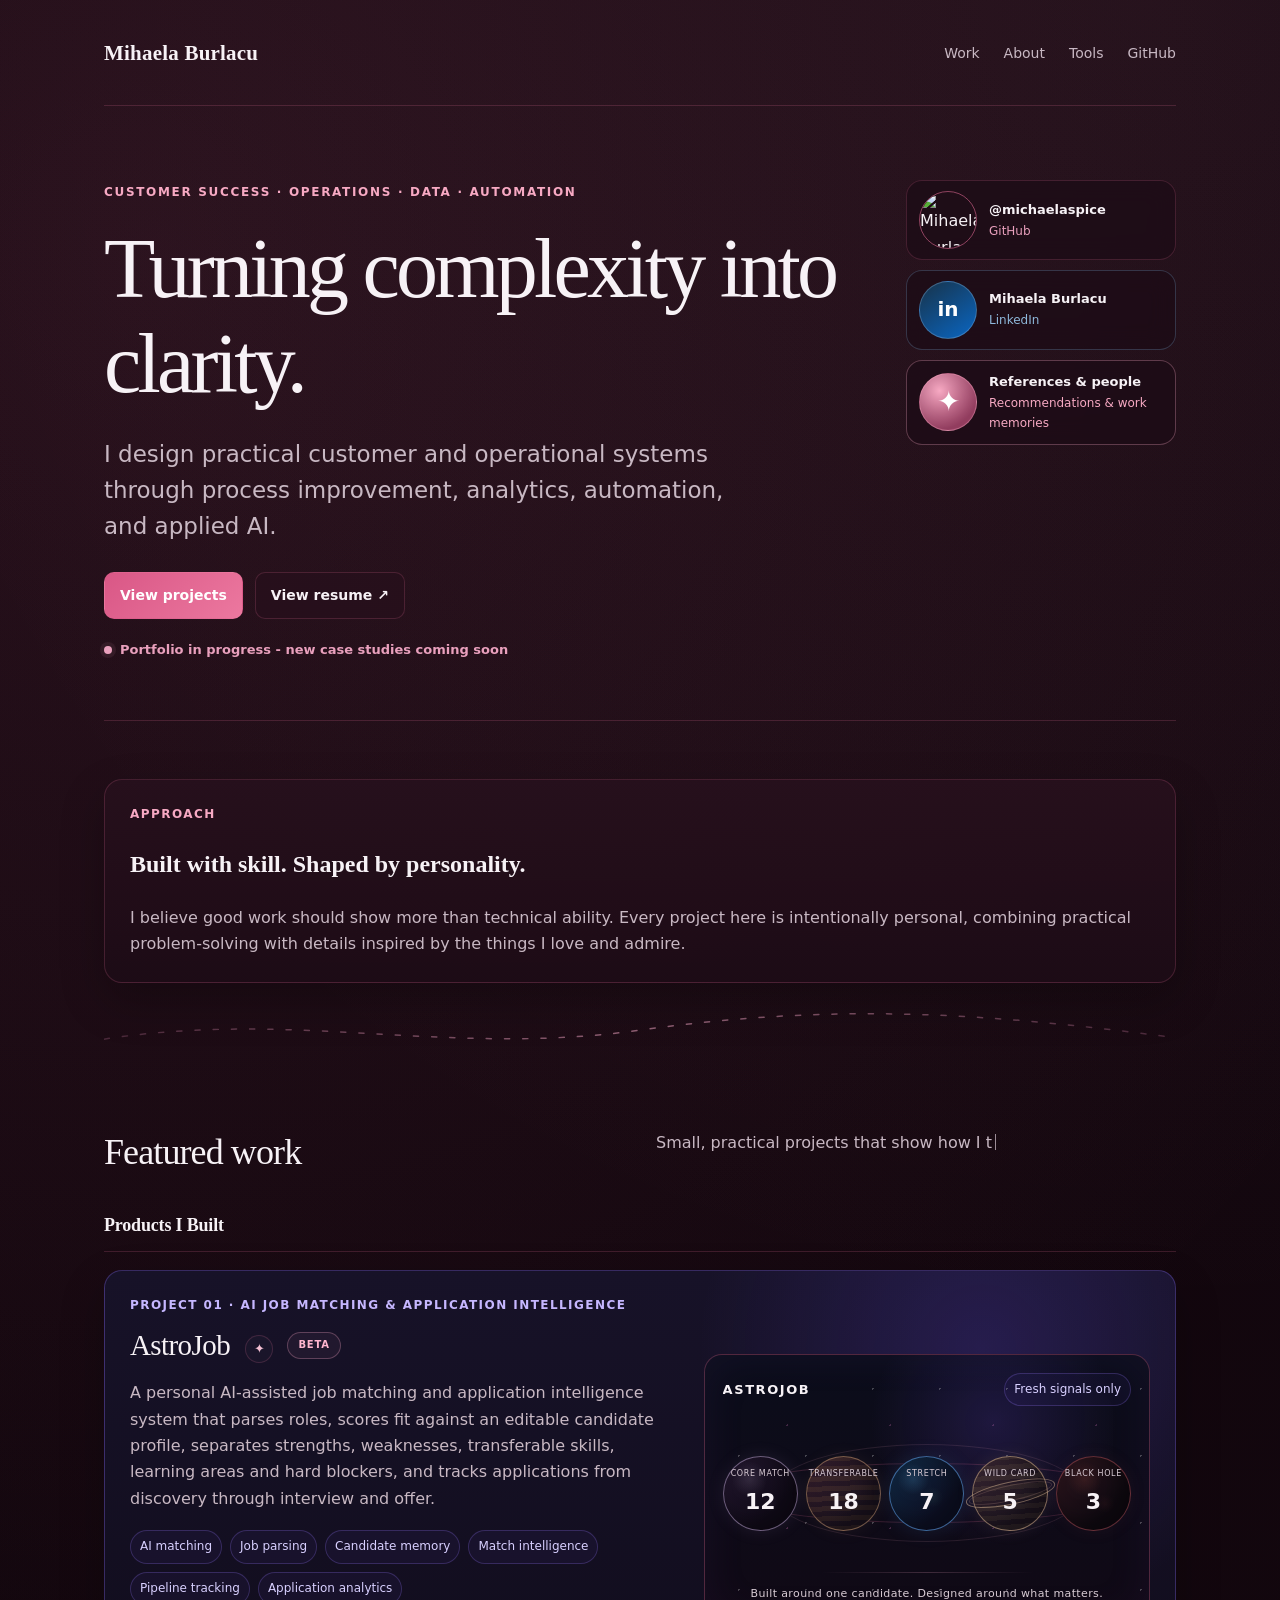
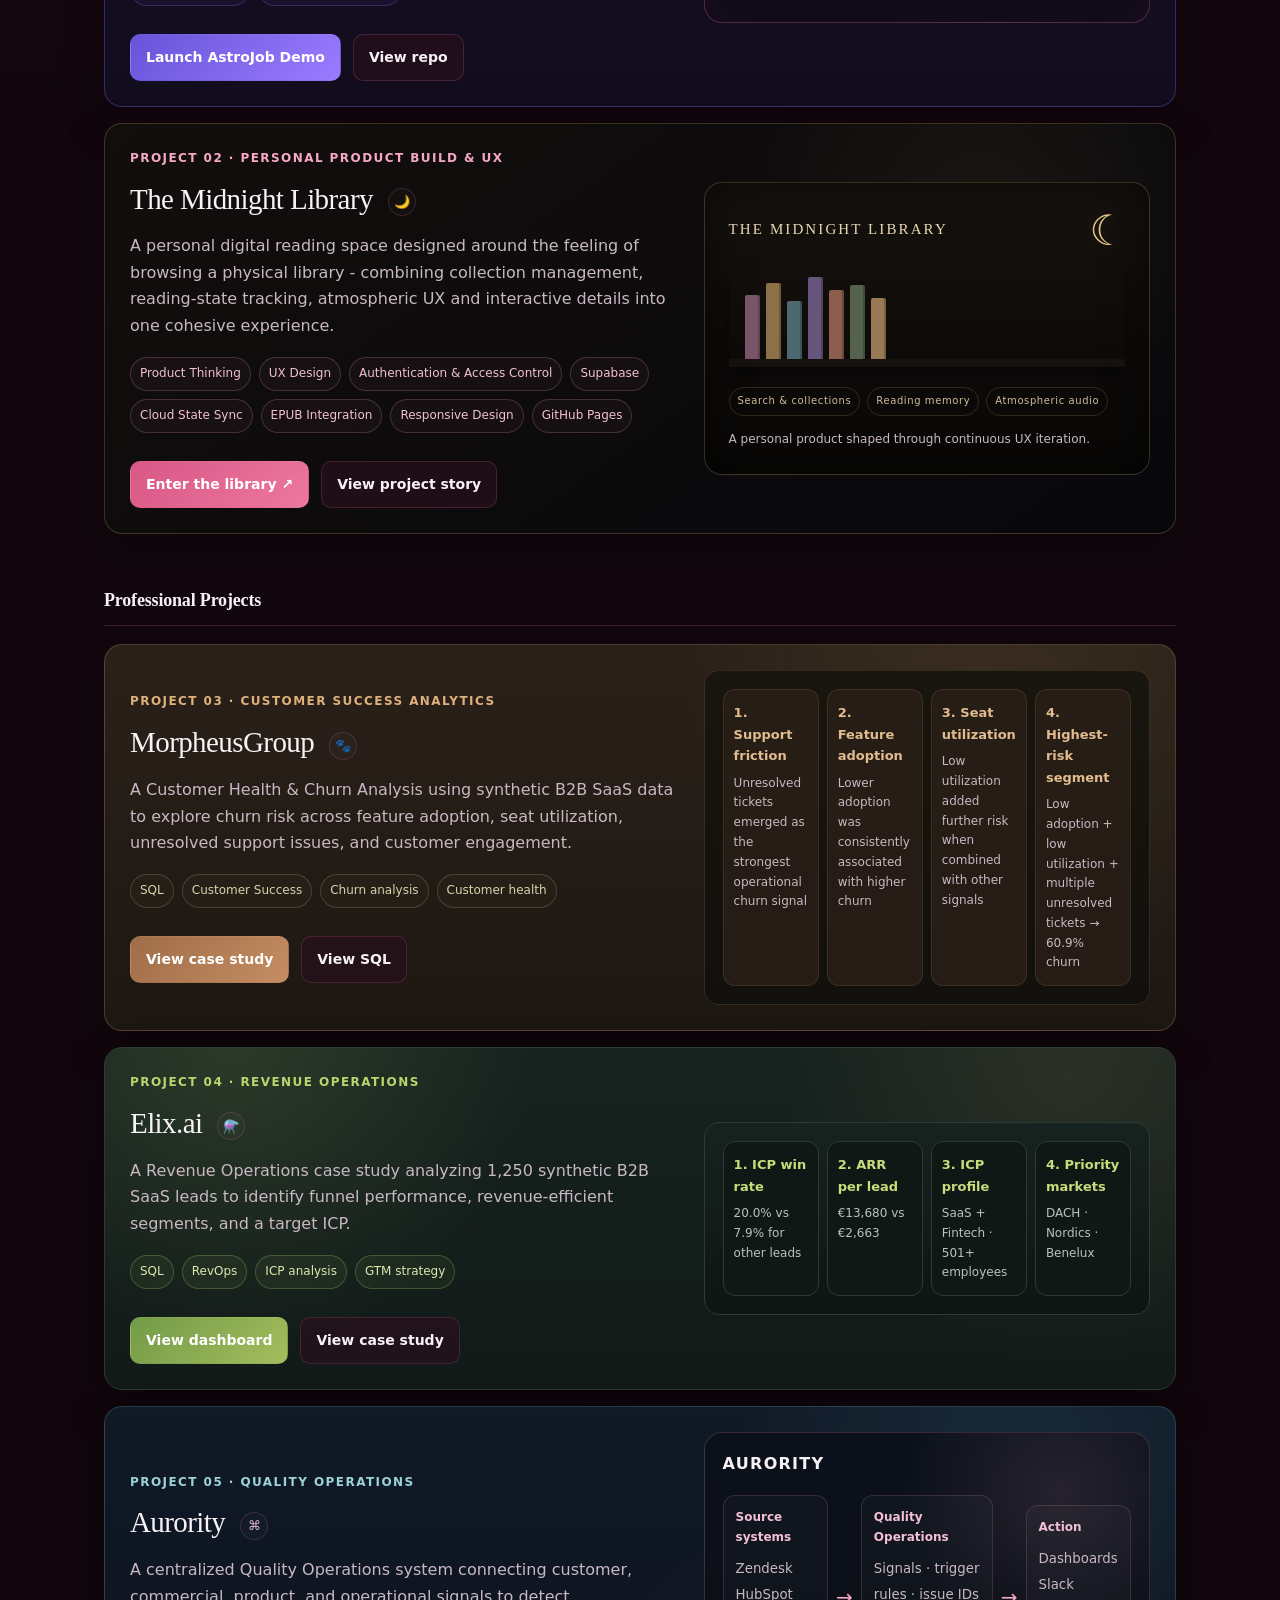
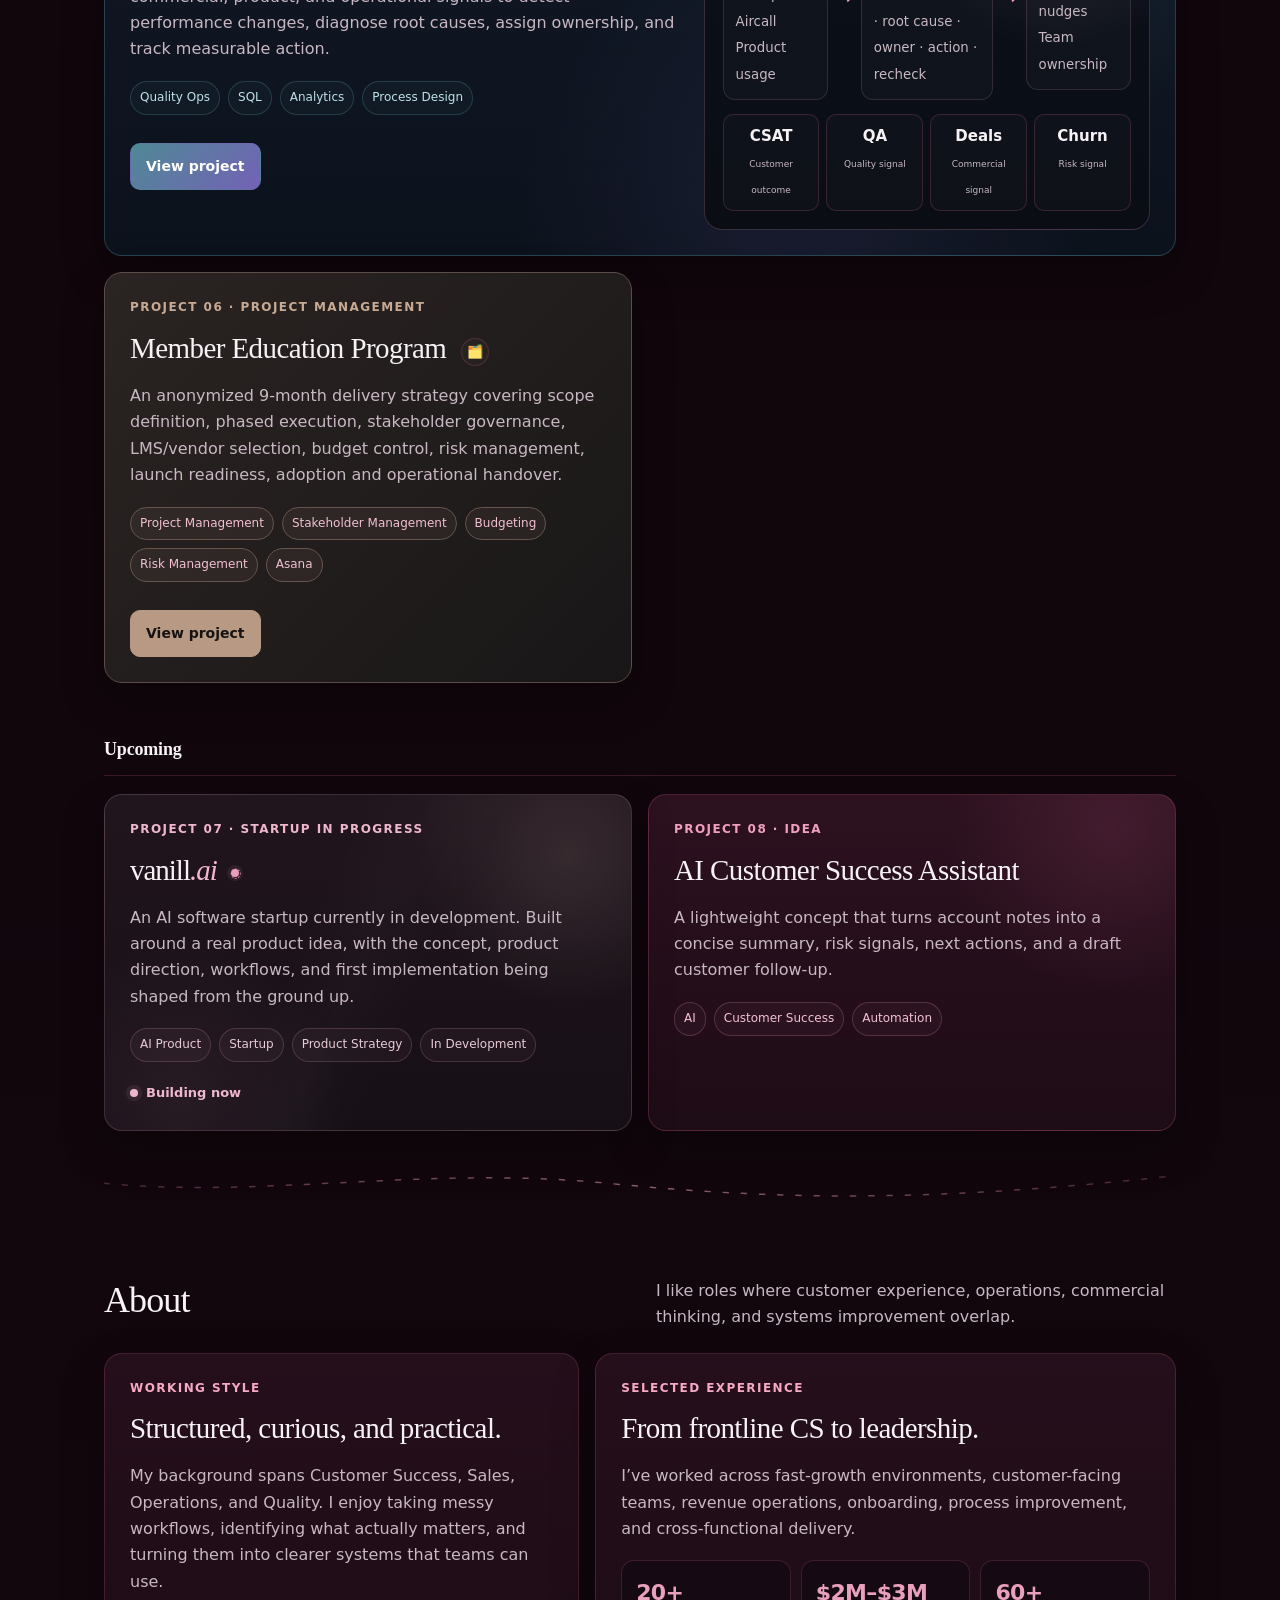
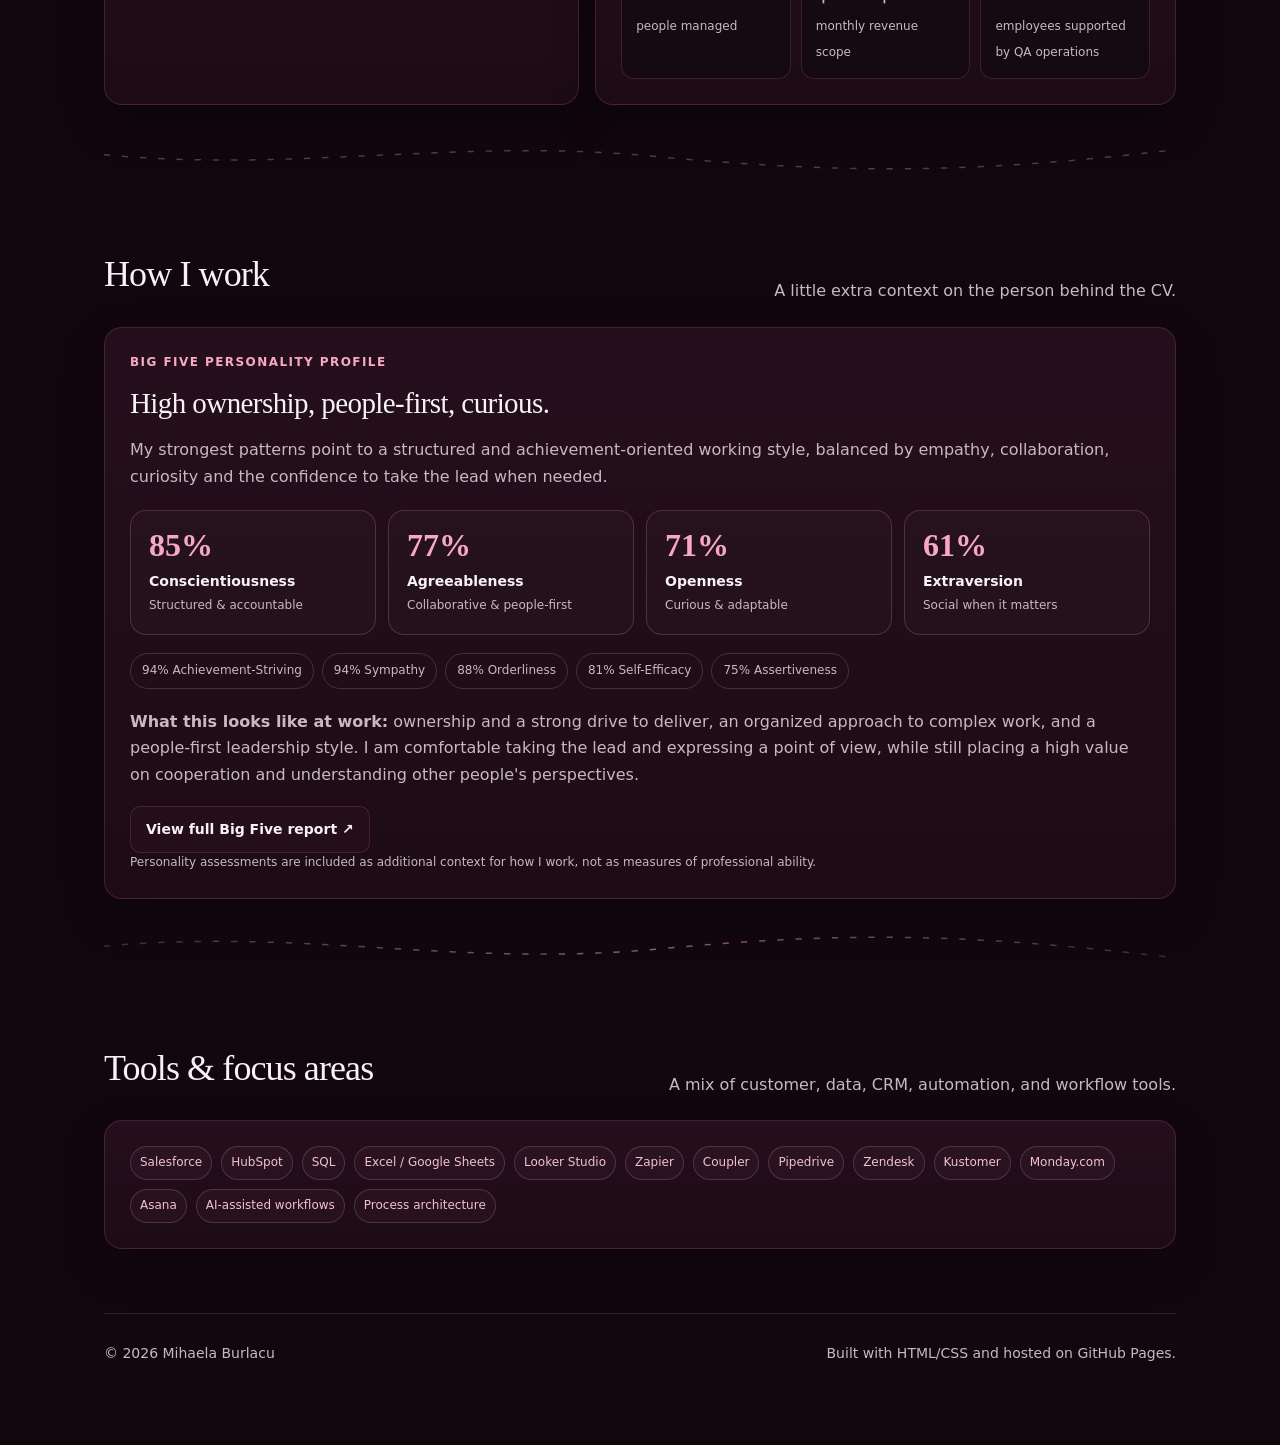
==== index.html @ c2df51f1 "Refresh AstroJob portfolio summary" ====
<!doctype html>
<html lang="en">
<head>
  <meta charset="utf-8">
  <meta name="viewport" content="width=device-width, initial-scale=1">
  <meta name="description" content="Mihaela Burlacu — Customer Success & Operations portfolio focused on data, process design, automation, and AI.">
  <title>Mihaela Burlacu — Customer Success & Operations</title>
  <style>
    :root{
      --bg:#14070f;
      --bg2:#220b18;
      --panel:#1d0c16;
      --panel2:#27101d;
      --text:#f7f2f6;
      --muted:#c8b8c3;
      --line:rgba(240,118,160,.18);
      --accent:#eb6f9b;
      --accent-soft:#f7a9c3;
      --mint:#E9A0BD;
      --mint-soft:#F3C0D3;
      --shadow:0 18px 45px rgba(0,0,0,.24);
    }
    *{box-sizing:border-box}
    html{scroll-behavior:smooth}
    body{
      margin:0;
      background:
        radial-gradient(circle at 12% 4%,rgba(235,111,155,.10),transparent 24%),
        radial-gradient(circle at 90% 0%,rgba(233,160,189,.06),transparent 21%),
        linear-gradient(180deg,var(--bg),#10060c 55%,#12070e);
      color:var(--text);
      font-family:Inter,ui-sans-serif,system-ui,-apple-system,BlinkMacSystemFont,"Segoe UI",sans-serif;
      line-height:1.65;
    }
    a{color:inherit;text-decoration:none}
    .wrap{max-width:1120px;margin:0 auto;padding:28px 24px 80px}
    nav{display:flex;justify-content:space-between;align-items:center;padding:8px 0 34px;border-bottom:1px solid var(--line)}
    .brand{font-family:Georgia,"Times New Roman",serif;font-size:21px;font-weight:700;letter-spacing:.01em}
    .navlinks{display:flex;gap:24px;color:var(--muted);font-size:14px}
    .navlinks a:hover{color:var(--mint)}
    .hero{
      position:relative;
      padding:72px 0 58px;
      border-bottom:1px solid var(--line);
      min-height:420px;
    }
    .eyebrow{
      display:inline-block;
      color:var(--accent-soft);
      font-size:12px;
      font-weight:800;
      text-transform:uppercase;
      letter-spacing:.14em;
      margin-bottom:20px;
    }
    h1,h2,h3{font-family:Georgia,"Times New Roman",serif}
    h1{
      margin:0 0 20px;
      max-width:760px;
      font-size:clamp(48px,7vw,84px);
      line-height:1.12;
      letter-spacing:-.045em;
      font-weight:500;
      padding-bottom:.08em;
    }
    .headline-shimmer{
      color:transparent;
      background:
        linear-gradient(105deg,
          #f7f2f6 0%,
          #f7f2f6 38%,
          #f3c0d3 46%,
          #fff7fb 50%,
          #e9a0bd 54%,
          #f7f2f6 62%,
          #f7f2f6 100%);
      background-size:240% 100%;
      background-position:120% 0;
      -webkit-background-clip:text;
      background-clip:text;
      animation:headlineSweep 12s ease-in-out infinite;
    }
    @keyframes headlineSweep{
      0%,8%{background-position:120% 0}
      24%{background-position:-120% 0}
      100%{background-position:-120% 0}
    }
    @media (prefers-reduced-motion: reduce){
      .headline-shimmer{animation:none;background-position:50% 0}
    }
    .hero p{
      max-width:650px;
      margin:0;
      color:var(--muted);
      font-size:clamp(18px,2vw,23px);
      line-height:1.55;
    }
    .profile-chip{
      position:absolute;
      right:0;
      top:74px;
      display:flex;
      align-items:center;
      gap:12px;
      padding:10px 12px;
      border:1px solid var(--line);
      background:rgba(29,12,22,.78);
      border-radius:16px;
      backdrop-filter:blur(12px);
    }
    .profile-chip img{
      width:58px;height:58px;border-radius:50%;object-fit:cover;
      border:1px solid rgba(235,111,155,.55)
    }
    .profile-chip strong{display:block;font-size:13px}
    .profile-chip span{display:block;color:var(--mint);font-size:12px;margin-top:2px}
    .profile-stack{
      position:absolute;
      right:0;
      top:74px;
      width:270px;
      display:flex;
      flex-direction:column;
      gap:10px;
      align-items:stretch;
    }
    .profile-stack .profile-chip{
      position:relative;
      right:auto;
      top:auto;
      width:100%;
      min-height:80px;
    }
    .linkedin-chip{border-color:rgba(124,171,213,.26)!important}
    .linkedin-chip span{color:#8fb9dc!important}
    .linkedin-mark{
      width:58px;height:58px;border-radius:50%;
      display:grid;place-items:center;
      background:linear-gradient(145deg,#17334a,#0a66c2);
      border:1px solid rgba(143,185,220,.34);
      font-weight:850;font-size:20px;color:white;flex:0 0 auto;
    }
    .references-chip{border-color:rgba(247,169,195,.30)!important}
    .references-chip span{color:var(--accent-soft)!important}
    .references-mark{
      width:58px;height:58px;border-radius:50%;display:grid;place-items:center;
      background:radial-gradient(circle at 35% 30%,#f7a9c3,#8e3659 72%);
      border:1px solid rgba(247,169,195,.42);font-family:Georgia,serif;
      font-size:28px;color:#fff;flex:0 0 auto;
      box-shadow:inset 0 0 20px rgba(255,255,255,.08)
    }
    .hero-actions{display:flex;gap:12px;flex-wrap:wrap;margin-top:28px}
    .btn{
      display:inline-block;padding:11px 15px;border-radius:10px;
      border:1px solid var(--line);font-weight:700;font-size:14px;
      background:rgba(39,16,29,.72);
    }
    .btn:hover{border-color:rgba(233,160,189,.55)}
    .btn.primary{background:linear-gradient(135deg,#d95786,#ec789f);color:#fff;border-color:transparent}
    section{padding:58px 0 0}
    .section-head{display:flex;justify-content:space-between;gap:28px;align-items:end;margin-bottom:22px}
    .section-head h2{margin:0;font-size:36px;letter-spacing:-.025em;font-weight:500}
    .section-head p{margin:0;color:var(--muted);max-width:520px}
    .typewriter-copy{min-height:3.3em;text-align:left;width:520px;max-width:100%;justify-self:end}
    .typewriter-copy::after{content:"";display:inline-block;width:1px;height:1em;margin-left:3px;background:currentColor;vertical-align:-.1em;opacity:.75;animation:typeCursor .8s steps(1) infinite}
    .typewriter-copy.done::after{display:none}
    @keyframes typeCursor{0%,48%{opacity:.75}49%,100%{opacity:0}}
    @media(prefers-reduced-motion:reduce){.typewriter-copy::after{display:none}}
    .grid{display:grid;grid-template-columns:repeat(2,minmax(0,1fr));gap:16px}
    .card{
      border:1px solid var(--line);
      background:linear-gradient(180deg,rgba(39,16,29,.92),rgba(29,12,22,.94));
      border-radius:18px;
      padding:25px;
      box-shadow:var(--shadow);
    }
    .card.featured{grid-column:span 2;display:grid;grid-template-columns:1.1fr .9fr;gap:28px;align-items:center;position:relative;overflow:hidden}
    .project-card{transition:transform .22s ease,border-color .22s ease,box-shadow .22s ease}
    .project-card:hover{transform:translateY(-3px)}
    .project-card:before{content:"";position:absolute;inset:0;pointer-events:none;opacity:.7}
    .project-card > *{position:relative;z-index:1}
    .project-astro{background:radial-gradient(circle at 82% 18%,rgba(112,80,255,.18),transparent 30%),linear-gradient(180deg,#171228,#110d1d);border-color:rgba(142,111,255,.3)}
    .project-astro:before{background:radial-gradient(circle,#fff 1px,transparent 1px);background-size:86px 86px;opacity:.08}
    .project-astro .kicker,.project-astro .project-mark{color:#c6b7ff}
    .project-astro .tag{border-color:rgba(151,121,255,.24);color:#d8d0ff;background:rgba(120,84,255,.05)}
    .project-astro .btn.primary{background:linear-gradient(135deg,#6754d9,#9b7bff)}
    .project-morpheus{background:radial-gradient(circle at 82% 16%,rgba(167,128,78,.14),transparent 32%),linear-gradient(180deg,#2a2119,#1d1712);border-color:rgba(198,153,103,.28)}
    .project-morpheus:before{background:linear-gradient(120deg,transparent 0 72%,rgba(157,148,103,.05) 72% 100%)}
    .project-morpheus .kicker,.project-morpheus .project-mark{color:#ddb07c}
    .project-morpheus .tag{border-color:rgba(159,160,113,.28);color:#d9d2aa;background:rgba(159,160,113,.04)}
    .project-morpheus .btn.primary{background:linear-gradient(135deg,#9f6d49,#c58d62)}
    .project-morpheus .mock{background:linear-gradient(180deg,#19150f,#12100d);border-color:rgba(198,153,103,.18)}
    .project-morpheus .step{background:rgba(45,34,25,.72);border-color:rgba(198,153,103,.14)}
    .project-morpheus .step strong{color:#e2bc8f}
    .project-elix{background:radial-gradient(circle at 12% 0%,rgba(183,214,109,.13),transparent 30%),radial-gradient(circle at 90% 10%,rgba(217,168,93,.10),transparent 28%),linear-gradient(180deg,#17231f,#111a18);border-color:#2c3b35}
    .project-elix:before{background:radial-gradient(circle at 88% 78%,rgba(115,155,72,.10),transparent 28%)}
    .project-elix .kicker,.project-elix .project-mark{color:#b7d66d}
    .project-elix .tag{border-color:rgba(183,214,109,.25);color:#d9e9ad;background:rgba(183,214,109,.06)}
    .project-elix .btn.primary{background:linear-gradient(135deg,#739b48,#a3bd5d)}
    .project-elix .mock{background:linear-gradient(180deg,#17231f,#0e1513);border-color:#2c3b35}
    .project-elix .step{background:#101815;border-color:#2c3b35;color:#b8c3ba}
    .project-elix .step strong{color:#c8dc7b}
    .project-aurority{background:radial-gradient(circle at 85% 15%,rgba(77,183,195,.12),transparent 28%),radial-gradient(circle at 65% 90%,rgba(134,111,220,.10),transparent 35%),linear-gradient(180deg,#111927,#0c121c);border-color:rgba(109,182,200,.25)}
    .project-aurority .kicker,.project-aurority .project-mark{color:#9bd2d8}
    .project-aurority .tag{border-color:rgba(109,182,200,.22);color:#bfe2e6;background:rgba(109,182,200,.04)}
    .project-aurority .btn.primary{background:linear-gradient(135deg,#4f8995,#7362b6)}
    .project-ai{background:radial-gradient(circle at 88% 10%,rgba(235,111,155,.12),transparent 30%),linear-gradient(180deg,rgba(47,18,33,.95),rgba(31,12,23,.95));border-color:rgba(235,111,155,.22)}
    .project-ai .kicker{color:#f0a0bd}
    .kicker{color:var(--accent-soft);text-transform:uppercase;font-weight:800;font-size:12px;letter-spacing:.12em}
    .card h3{margin:7px 0 10px;font-size:29px;letter-spacing:-.02em;font-weight:500}
    .card p{margin:0;color:var(--muted)}
    .tags{display:flex;flex-wrap:wrap;gap:8px;margin-top:18px}
    .tag{border:1px solid rgba(233,160,189,.22);border-radius:999px;padding:6px 9px;color:var(--mint-soft);font-size:12px;background:rgba(233,160,189,.04)}
    .mock{border:1px solid rgba(233,160,189,.16);border-radius:15px;padding:18px;background:linear-gradient(180deg,#120818,#0d0912)}
    .astro-widget{position:relative;overflow:hidden;min-height:250px;border:1px solid rgba(235,111,155,.3);border-radius:18px;padding:18px;background:radial-gradient(circle at 65% 25%,rgba(125,84,255,.16),transparent 35%),linear-gradient(180deg,#0b0d1b,#100915);box-shadow:inset 0 0 45px rgba(123,76,177,.08)}
    .astro-widget:before{content:"";position:absolute;inset:0;background-image:radial-gradient(circle,#fff 1px,transparent 1px),radial-gradient(circle,#e77cc8 1px,transparent 1px);background-size:67px 67px,103px 103px;background-position:0 0,31px 19px;opacity:.24;pointer-events:none}
    .astro-head{position:relative;display:flex;justify-content:space-between;gap:12px;align-items:center;margin-bottom:22px}
    .astro-brand{font-weight:800;letter-spacing:.12em;font-size:13px;color:transparent;background:linear-gradient(105deg,#f7f2f6 0%,#f7f2f6 38%,#f3c0d3 46%,#fff7fb 50%,#e9a0bd 54%,#f7f2f6 62%,#f7f2f6 100%);background-size:240% 100%;background-position:120% 0;-webkit-background-clip:text;background-clip:text;animation:headlineSweep 12s ease-in-out infinite}
    .astro-statement{position:relative;margin-top:14px;padding-top:13px;text-align:center;color:#d8cbd4;font-size:11px;letter-spacing:.035em}
    .astro-statement:before{content:"";position:absolute;top:0;left:24%;right:24%;height:1px;background:linear-gradient(90deg,transparent,rgba(233,160,189,.22),transparent)}
    @media (prefers-reduced-motion: reduce){.astro-brand{animation:none;background-position:50% 0}}
    .astro-sub{font-size:11px;color:var(--mint);margin-top:4px}
    .astro-orbits{position:relative;display:grid;grid-template-columns:repeat(5,1fr);gap:8px;align-items:center;min-height:130px}
    .astro-orbits:before,.astro-orbits:after{content:"";position:absolute;left:2%;right:2%;top:50%;height:58px;border:1px solid rgba(235,111,155,.18);border-radius:50%;transform:translateY(-50%)}
    .astro-orbits:after{left:12%;right:12%;height:96px;border-color:rgba(233,160,189,.12)}
    .orbit-node{position:relative;z-index:2;text-align:center;border:1px solid rgba(235,111,155,.32);border-radius:50%;aspect-ratio:1;display:flex;flex-direction:column;justify-content:center;align-items:center;background:rgba(17,9,25,.86);box-shadow:inset -10px -8px 18px rgba(0,0,0,.22),0 0 22px rgba(235,111,155,.08)}
    .orbit-node:nth-child(1){border-color:rgba(190,168,211,.52);background:radial-gradient(circle at 35% 30%,rgba(180,163,197,.16),transparent 25%),radial-gradient(circle at 64% 64%,rgba(112,91,132,.13),transparent 12%),linear-gradient(135deg,#21162c,#110b19 70%);box-shadow:inset -12px -9px 18px rgba(0,0,0,.32),0 0 18px rgba(183,154,207,.10)}
    .orbit-node:nth-child(2){border-color:rgba(211,164,119,.46);background:repeating-linear-gradient(178deg,rgba(194,139,96,.15) 0 5px,rgba(119,77,93,.09) 5px 10px),linear-gradient(135deg,#2b1825,#120c18 72%);box-shadow:inset -12px -9px 18px rgba(0,0,0,.3),0 0 18px rgba(211,164,119,.08)}
    .orbit-node:nth-child(3){border-color:rgba(89,151,218,.62);background:radial-gradient(circle at 32% 30%,rgba(85,160,213,.20),transparent 22%),radial-gradient(ellipse at 58% 55%,rgba(76,133,113,.13),transparent 18%),linear-gradient(135deg,#102943,#0d1024 70%);box-shadow:inset -12px -9px 18px rgba(0,0,0,.3),0 0 20px rgba(72,145,219,.14)}
    .orbit-node:nth-child(4){border-color:rgba(218,183,145,.52);background:repeating-linear-gradient(176deg,rgba(202,168,126,.12) 0 5px,rgba(128,91,105,.08) 5px 10px),linear-gradient(135deg,#30202b,#130d18 72%);box-shadow:inset -12px -9px 18px rgba(0,0,0,.28),0 0 18px rgba(218,183,145,.09)}
    .orbit-node:nth-child(4):before,.orbit-node:nth-child(4):after{content:"";position:absolute;left:-12%;right:-12%;top:50%;height:28%;border:1px solid rgba(225,190,153,.48);border-radius:50%;transform:translateY(-50%) rotate(-12deg);z-index:-1;pointer-events:none}
    .orbit-node:nth-child(4):after{left:-8%;right:-8%;height:19%;border-color:rgba(195,151,137,.24)}
    .orbit-node:nth-child(5){border-color:rgba(183,83,91,.48);background:radial-gradient(circle at 38% 30%,rgba(184,86,73,.16),transparent 25%),radial-gradient(circle at 66% 64%,rgba(108,45,50,.14),transparent 14%),linear-gradient(135deg,#2c151c,#100a12 72%);box-shadow:inset -12px -9px 18px rgba(0,0,0,.34),0 0 18px rgba(183,83,91,.08)}
    .orbit-node.core{box-shadow:inset -12px -9px 18px rgba(0,0,0,.32),0 0 18px rgba(183,154,207,.10)}
    .orbit-node span{font-size:8px;text-transform:uppercase;letter-spacing:.08em;color:#d8cbd4}
    .orbit-node b{font-size:22px;margin-top:4px}
    .astro-foot{position:relative;margin-top:10px;font-size:10px;color:var(--muted);display:flex;justify-content:space-between}
    .aurority-widget{min-height:250px;border:1px solid rgba(233,160,189,.2);border-radius:18px;padding:18px;background:radial-gradient(circle at 80% 15%,rgba(233,160,189,.12),transparent 32%),linear-gradient(180deg,#0b111b,#0a0d14)}
    .aurority-title{display:flex;justify-content:space-between;align-items:center;margin-bottom:18px}
    .aurority-title strong{letter-spacing:.08em}.aurority-title span{font-size:10px;color:var(--mint)}
    .aurority-flow{display:grid;grid-template-columns:1fr auto 1.25fr auto 1fr;gap:8px;align-items:center}
    .aurority-stage{padding:12px;border:1px solid rgba(233,160,189,.16);border-radius:12px;background:rgba(255,255,255,.025);min-height:110px}
    .aurority-stage b{display:block;color:var(--mint-soft);font-size:12px;margin-bottom:7px}.aurority-stage small{color:var(--muted);line-height:1.5}
    .aurority-arrow{color:var(--accent-soft);font-size:20px}
    .aurority-signals{display:grid;grid-template-columns:repeat(4,1fr);gap:7px;margin-top:14px}
    .aurority-signal{border:1px solid var(--line);border-radius:10px;padding:9px;text-align:center;background:rgba(255,255,255,.02)}
    .aurority-signal b{display:block;font-size:15px;color:var(--text)}.aurority-signal span{font-size:9px;color:var(--muted)}
    .flow{display:grid;grid-template-columns:repeat(4,1fr);gap:8px}
    .step{border:1px solid var(--line);border-radius:12px;padding:12px 10px;min-height:100px;background:rgba(38,15,28,.66);font-size:12px;color:var(--muted)}
    .step strong{display:block;color:var(--mint-soft);font-size:13px;margin-bottom:7px}
    .about{display:grid;grid-template-columns:.9fr 1.1fr;gap:16px}
    .about .card{height:100%}
    .metric-grid{display:grid;grid-template-columns:repeat(3,1fr);gap:10px;margin-top:18px}
    .metric{border:1px solid var(--line);border-radius:13px;padding:14px;background:rgba(18,8,18,.65)}
    .metric b{display:block;font-size:22px;letter-spacing:-.03em;color:var(--mint)}
    .metric span{font-size:12px;color:var(--muted)}
    .tool-list{display:flex;flex-wrap:wrap;gap:9px}
    footer{margin-top:64px;padding-top:28px;border-top:1px solid var(--line);color:var(--muted);display:flex;justify-content:space-between;gap:16px;flex-wrap:wrap;font-size:14px}
    .art-divider{position:relative;height:54px;margin:24px 0 4px;overflow:hidden}
    .art-divider svg{width:100%;height:100%;display:block}
    .art-divider path{fill:none;stroke:url(#lineGradient);stroke-width:1.15;stroke-linecap:round;stroke-dasharray:5 12;opacity:.55;animation:dividerFlow 9s linear infinite}
    .art-divider:after{content:"✦";position:absolute;top:50%;left:-20px;transform:translateY(-50%);font-size:11px;color:var(--mint);text-shadow:0 0 10px rgba(233,160,189,.55);animation:dividerSpark 12s ease-in-out infinite}
    .art-divider:nth-of-type(even):after{animation-delay:-4s}
    @keyframes dividerFlow{to{stroke-dashoffset:-68}}
    @keyframes dividerSpark{0%{left:-20px;opacity:0;transform:translateY(-50%) scale(.6)}8%{opacity:.7}48%{opacity:.35;transform:translateY(-65%) scale(.85)}88%{opacity:.7}100%{left:calc(100% + 20px);opacity:0;transform:translateY(-50%) scale(.6)}}
    @media(prefers-reduced-motion:reduce){.art-divider path,.art-divider:after{animation:none}.art-divider:after{display:none}}
    .reveal{opacity:0;transform:translateY(14px);transition:opacity .7s ease,transform .7s ease}
    .reveal.is-visible{opacity:1;transform:none}
    .project-mark{display:inline-flex;align-items:center;justify-content:center;width:28px;height:28px;margin-left:8px;border:1px solid var(--line);border-radius:50%;font-size:13px;vertical-align:middle;background:rgba(255,255,255,.02)}
    .project-mark.star{color:#f3c0d3}.project-mark.paw{color:#e7b494}.project-mark.node{color:#dcb4d0}.project-mark.dot{color:#ef9fbe}
    .project-vanillai-startup{position:relative;overflow:hidden;background:radial-gradient(circle at 88% 18%,rgba(255,235,216,.10),transparent 28%),radial-gradient(circle at 14% 92%,rgba(236,159,191,.08),transparent 30%),linear-gradient(180deg,#21151d,#160f16);border-color:rgba(239,183,205,.18)}
    .project-vanillai-startup:before{content:"";position:absolute;inset:0;background:linear-gradient(115deg,transparent 38%,rgba(255,255,255,.025) 49%,transparent 60%);pointer-events:none}
    .project-vanillai-startup .kicker{color:#efb7cc}
    .project-vanillai-startup h3{font-family:Georgia,"Times New Roman",serif;font-weight:500;letter-spacing:-.035em}
    .project-vanillai-startup h3 em{font-style:italic;color:#f2b6cf}
    .project-vanillai-startup .tag{border-color:rgba(239,183,205,.18);color:#e8cbd6;background:rgba(239,183,205,.04)}
    .project-vanillai-startup .status{color:#efb7cc}
    .project-vanillai-startup .status .dot{background:#efb7cc;box-shadow:0 0 0 4px rgba(239,183,205,.08),0 0 18px rgba(239,183,205,.18)}
    .status{display:inline-flex;align-items:center;gap:8px;margin-top:20px;color:var(--mint);font-size:13px;font-weight:700}
    .dot{width:8px;height:8px;border-radius:50%;background:var(--mint);box-shadow:0 0 0 4px rgba(233,160,189,.08)}
    @media(max-width:900px){
      .profile-stack{position:static;margin-top:24px;width:min(280px,100%)}
      .profile-stack .profile-chip{width:100%}
      .hero{min-height:0}
    }
    @media(max-width:780px){
      .navlinks{display:none}
      .grid,.about,.card.featured{grid-template-columns:1fr}
      .card.featured{grid-column:span 1}
      .flow{grid-template-columns:1fr 1fr}
      .section-head{display:block}
      .section-head p{margin-top:8px}
      .metric-grid{grid-template-columns:1fr}
    }
  
.project-midnight{
  position:relative;overflow:hidden;border-color:rgba(185,154,98,.28);
  background:
    radial-gradient(circle at 82% 24%,rgba(185,154,98,.09),transparent 25%),
    linear-gradient(145deg,rgba(18,14,12,.98),rgba(8,8,12,.98));
}
.project-midnight:before{content:"";position:absolute;inset:0;pointer-events:none;opacity:.48;background-image:radial-gradient(circle at 8% 18%,#d9c18b 0 1px,transparent 1.5px),radial-gradient(circle at 23% 68%,#b99a62 0 1px,transparent 1.5px),radial-gradient(circle at 61% 15%,#eee4cf 0 1px,transparent 1.5px),radial-gradient(circle at 87% 74%,#b99a62 0 1px,transparent 1.5px);background-size:170px 170px,230px 230px,280px 280px,320px 320px}
.midnight-widget{position:relative;min-height:260px;border:1px solid rgba(185,154,98,.26);border-radius:18px;padding:24px;background:linear-gradient(180deg,#15110e,#080706);box-shadow:inset 0 0 45px #0008}
.midnight-moon{position:absolute;right:22px;top:13px;font-size:42px;color:#dfc585;text-shadow:0 0 22px rgba(223,197,133,.25)}
.midnight-title{font-family:"Cormorant Garamond",serif;letter-spacing:.14em;font-size:15px;color:#e8d8b2;margin:10px 0 34px}
.midnight-shelf{height:92px;display:flex;align-items:flex-end;gap:6px;padding:0 16px;border-bottom:8px solid #17110d;box-shadow:0 8px 12px #0007}
.midnight-shelf i{display:block;width:15px;border-radius:2px 2px 0 0;box-shadow:inset -2px 0 rgba(0,0,0,.22)}
.midnight-shelf i:nth-child(1){height:64px;background:#795469}.midnight-shelf i:nth-child(2){height:76px;background:#8b7048}.midnight-shelf i:nth-child(3){height:58px;background:#4e6870}.midnight-shelf i:nth-child(4){height:82px;background:#67567b}.midnight-shelf i:nth-child(5){height:69px;background:#8a5d4d}.midnight-shelf i:nth-child(6){height:74px;background:#53634d}.midnight-shelf i:nth-child(7){height:61px;background:#9a7a55}
.midnight-features{display:flex;flex-wrap:wrap;gap:7px;margin-top:20px}.midnight-features span{font-size:10px;letter-spacing:.06em;color:#cdbb97;border:1px solid rgba(185,154,98,.22);border-radius:999px;padding:5px 8px}
.midnight-caption{margin-top:14px;color:var(--muted);font-size:12px}
.magic-midnight:hover:after{content:"✦  ·  ☾  ·  ✧";position:absolute;right:7%;top:8%;color:#d8bd7e;letter-spacing:14px;animation:midnightFloat 2.8s ease-in-out infinite;pointer-events:none}
@keyframes midnightFloat{50%{transform:translateY(-8px);opacity:.65}}





.work-group-title{
  margin:52px 0 18px;
  padding-bottom:10px;
  border-bottom:1px solid var(--line);
  font-size:18px;
  font-weight:600;
  letter-spacing:-.01em;
}
.work-group-title:first-of-type{margin-top:28px}


.project-beta{
  display:inline-flex;
  align-items:center;
  vertical-align:middle;
  margin-left:8px;
  padding:4px 10px;
  border:1px solid rgba(255,174,204,.28);
  border-radius:999px;
  color:#ffb5cf;
  font-family:Inter,system-ui,sans-serif;
  font-size:10px;
  font-weight:700;
  letter-spacing:.08em;
  text-transform:uppercase;
  transform:translateY(-3px);
  background:rgba(255,155,195,.05);
}

</style>
  <link rel="icon" href="data:image/svg+xml,%3Csvg xmlns='http://www.w3.org/2000/svg' viewBox='0 0 64 64'%3E%3Crect width='64' height='64' rx='16' fill='%23080b1c'/%3E%3Cpath d='M15 47 23 17l9 20 9-20 8 30' fill='none' stroke='%23f3a8ff' stroke-width='4' stroke-linecap='round' stroke-linejoin='round'/%3E%3Ccircle cx='52' cy='14' r='2' fill='%23fff'/%3E%3C/svg%3E">
<style>
  .personality-grid{display:grid;grid-template-columns:repeat(4,minmax(0,1fr));gap:12px;margin-top:20px}
  .personality-score{padding:18px;border:1px solid rgba(247,169,195,.2);border-radius:16px;background:rgba(255,255,255,.018)}
  .personality-score b{display:block;font-family:Georgia,serif;font-size:32px;color:var(--accent-soft,#f7a9c3);line-height:1}
  .personality-score strong{display:block;margin-top:9px;font-size:14px}
  .personality-score span{display:block;color:var(--muted);font-size:12px;margin-top:3px}
  .facet-row{display:flex;flex-wrap:wrap;gap:8px;margin-top:18px}
  .facet-pill{border:1px solid rgba(247,169,195,.2);border-radius:999px;padding:7px 11px;color:var(--muted);font-size:12px}
  .assessment-note{margin-top:16px;color:var(--muted);font-size:12px}
  @media(max-width:760px){.personality-grid{grid-template-columns:repeat(2,minmax(0,1fr))}}
</style><style>
  .project-member-education{background:linear-gradient(135deg,#2a2422 0%,#211d1c 55%,#181617 100%)!important;border-color:#5b4d47!important}
  .project-member-education .kicker{color:#c8aa94!important}
  .project-member-education .tag{border-color:#66554d!important;background:rgba(191,160,139,.07)!important}
  .project-member-education .btn.primary{background:#b89a84!important;border-color:#b89a84!important;color:#171312!important}
  .project-member-education .project-mark{color:#c8aa94!important}
</style><style>
/* Project hover magic — decorative only, no layout shift */
.magic-hover{position:relative;isolation:isolate;overflow:visible}
.magic-hover::before,.magic-hover::after{position:absolute;z-index:3;pointer-events:none;opacity:0;filter:drop-shadow(0 0 7px currentColor);transition:opacity .22s ease;white-space:nowrap}
.magic-hover:hover::before,.magic-hover:hover::after{opacity:.9;animation:magicFloat 2.8s ease-in-out infinite alternate}
.magic-hover:hover::after{animation-delay:-1.1s}
.magic-space::before{content:"✦  ·  🪐  ·  ✧";left:-38px;top:18%;color:#b9a4ff;font-size:18px}
.magic-space::after{content:"☾  ·  ✦  ·  🪐";right:-40px;bottom:17%;color:#dfb8ff;font-size:17px}
.magic-paws::before{content:"🐾   ·   🐾";left:-34px;top:22%;font-size:18px;transform:rotate(-12deg)}
.magic-paws::after{content:"🐾   ·   ✧";right:-34px;bottom:20%;font-size:17px;transform:rotate(12deg)}
.magic-elixir::before{content:"✧  ◌  ✦  ◦";left:-38px;top:20%;color:#f3a6d8;font-size:20px}
.magic-elixir::after{content:"◦  ✦  ◌  ✧";right:-38px;bottom:19%;color:#c7a3ff;font-size:19px}
.magic-aurora::before,.magic-aurora::after{content:"";width:78px;height:150px;top:24%;border-radius:50%;filter:blur(14px);mix-blend-mode:screen}
.magic-aurora::before{left:-42px;background:linear-gradient(180deg,rgba(80,230,207,.05),rgba(87,137,255,.48),rgba(184,94,255,.08));transform:skewY(-18deg)}
.magic-aurora::after{right:-42px;background:linear-gradient(180deg,rgba(177,92,255,.08),rgba(76,215,194,.48),rgba(91,128,255,.05));transform:skewY(18deg)}
.magic-ideas::before{content:"✦  💡  ·  ✧";left:-42px;top:19%;color:#d2b79f;font-size:18px}
.magic-ideas::after{content:"▣  ·  ✦  💡";right:-42px;bottom:18%;color:#b89a84;font-size:17px}
@keyframes magicFloat{0%{transform:translate3d(0,8px,0) rotate(-3deg)}50%{transform:translate3d(5px,-5px,0) rotate(2deg)}100%{transform:translate3d(-3px,-13px,0) rotate(-1deg)}}
@media (hover:none),(pointer:coarse){.magic-hover::before,.magic-hover::after{display:none!important}}
@media (prefers-reduced-motion:reduce){.magic-hover:hover::before,.magic-hover:hover::after{animation:none}}
</style></head>
<body><div class="portfolio-saturn" aria-hidden="true"></div>
  <div class="wrap">
    <nav>
      <div class="brand">Mihaela Burlacu</div>
      <div class="navlinks">
        <a href="#work">Work</a>
        <a href="#about">About</a>
        <a href="#tools">Tools</a>
        <a href="https://github.com/michaelaspice" target="_blank" rel="noreferrer">GitHub</a>
      </div>
    </nav>

    <header class="hero">
      <div class="eyebrow">Customer Success · Operations · Data · Automation</div>
      <h1 class="headline-shimmer">Turning complexity into clarity.</h1>
      <p>
        I design practical customer and operational systems through process improvement,
        analytics, automation, and applied AI.
      </p>
      <div class="profile-stack">
        <a class="profile-chip" href="https://github.com/michaelaspice" target="_blank" rel="noreferrer" aria-label="Mihaela Burlacu on GitHub">
          <img src="https://avatars.githubusercontent.com/u/321937379?v=4" alt="Mihaela Burlacu">
          <div><strong>@michaelaspice</strong><span>GitHub</span></div>
        </a>
        <a class="profile-chip linkedin-chip" href="https://www.linkedin.com/in/mihaela-burlacu/" target="_blank" rel="noreferrer" aria-label="Mihaela Burlacu on LinkedIn">
          <div class="linkedin-mark" aria-hidden="true">in</div>
          <div><strong>Mihaela Burlacu</strong><span>LinkedIn</span></div>
        </a>
        <a class="profile-chip references-chip" href="references.html" aria-label="References and work memories">
          <div class="references-mark" aria-hidden="true">✦</div>
          <div><strong>References &amp; people</strong><span>Recommendations &amp; work memories</span></div>
        </a>
      </div>
      <div class="hero-actions">
        <a class="btn primary" href="#work">View projects</a>
        <a class="btn" href="documents/Mihaela%20Burlacu%20Resume%20OG.pdf" target="_blank" rel="noreferrer">View resume ↗</a>
        
      </div>
      <div class="status"><span class="dot"></span> Portfolio in progress - new case studies coming soon</div>
    </header>

    <section class="philosophy" aria-label="Work philosophy">
      <div class="card">
        <div class="kicker">Approach</div>
        <h2>Built with skill. Shaped by personality.</h2>
        <p>I believe good work should show more than technical ability. Every project here is intentionally personal, combining practical problem-solving with details inspired by the things I love and admire.</p>
      </div>
    </section>

    <div class="art-divider" aria-hidden="true">
      <svg viewBox="0 0 1000 42" preserveAspectRatio="none">
        <defs><linearGradient id="lineGradient" x1="0" x2="1"><stop offset="0" stop-color="#6f3f57"/><stop offset=".5" stop-color="#e9a0bd"/><stop offset="1" stop-color="#6f3f57"/></linearGradient></defs>
        <path d="M0 25 C180 2, 320 39, 500 18 S820 4, 1000 24"/>
      </svg>
    </div>
    <section id="work" class="reveal">
      <div class="section-head">
        <h2>Featured work</h2>
        <p class="typewriter-copy" data-text="Small, practical projects that show how I think about customer experience, operations, data, and automation." aria-label="Small, practical projects that show how I think about customer experience, operations, data, and automation."></p>
      </div>

      <h3 class="work-group-title">Products I Built</h3>
      <div class="grid">
        <article class="card featured project-card project-astro magic-hover magic-space">
          <div>
            <div class="kicker">Project 01 · AI Job Matching & Application Intelligence</div>
            <h3>AstroJob <span class="project-mark star" title="AstroJob">✦</span> <span class="project-beta">Beta</span></h3>
            <p>
              A personal AI-assisted job matching and application intelligence system that parses roles, scores fit against an editable candidate profile,
              separates strengths, weaknesses, transferable skills, learning areas and hard blockers, and tracks applications from discovery through interview and offer.
            </p>
            <div class="tags">
              <span class="tag">AI matching</span>
              <span class="tag">Job parsing</span>
              <span class="tag">Candidate memory</span>
              <span class="tag">Match intelligence</span>
              <span class="tag">Pipeline tracking</span>
              <span class="tag">Application analytics</span>
            </div>
            <div class="hero-actions">
              <a class="btn primary" href="projects/astrojob/" target="_blank" rel="noreferrer">Launch AstroJob Demo</a>
              <a class="btn" href="https://github.com/michaelaspice/astrojob" target="_blank" rel="noreferrer">View repo</a>
            </div>
          </div>
          <div class="astro-widget" aria-label="AstroJob Mission Control preview">
            <div class="astro-head">
              <div><div class="astro-brand">ASTROJOB</div></div>
              <span class="tag">Fresh signals only</span>
            </div>
            <div class="astro-orbits">
              <div class="orbit-node core"><span>Core Match</span><b>12</b></div>
              <div class="orbit-node"><span>Transferable</span><b>18</b></div>
              <div class="orbit-node"><span>Stretch</span><b>7</b></div>
              <div class="orbit-node"><span>Wild Card</span><b>5</b></div>
              <div class="orbit-node"><span>Black Hole</span><b>3</b></div>
            </div>
            <div class="astro-statement">Built around one candidate. Designed around what matters.</div>
          </div>
        </article>
        <article class="card featured project-card project-midnight magic-hover magic-midnight">
          <div>
            <div class="kicker">Project 02 · Personal Product Build &amp; UX</div>
            <h3>The Midnight Library <span class="project-mark" title="The Midnight Library">🌙</span></h3>
            <p>A personal digital reading space designed around the feeling of browsing a physical library - combining collection management, reading-state tracking, atmospheric UX and interactive details into one cohesive experience.</p>
            <div class="tags">
              <span class="tag">Product Thinking</span><span class="tag">UX Design</span><span class="tag">Authentication &amp; Access Control</span><span class="tag">Supabase</span><span class="tag">Cloud State Sync</span><span class="tag">EPUB Integration</span><span class="tag">Responsive Design</span><span class="tag">GitHub Pages</span>
            </div>
            <div class="hero-actions">
              <a class="btn primary" href="https://michaelaspice.github.io/midnight-library/" target="_blank" rel="noreferrer">Enter the library ↗</a>
              <a class="btn" href="projects/midnight-library/">View project story</a>
            </div>
          </div>
          <div class="midnight-widget" aria-label="The Midnight Library product preview">
            <div class="midnight-moon">☾</div>
            <div class="midnight-title">THE MIDNIGHT LIBRARY</div>
            <div class="midnight-shelf">
              <i></i><i></i><i></i><i></i><i></i><i></i><i></i>
            </div>
            <div class="midnight-features">
              <span>Search &amp; collections</span><span>Reading memory</span><span>Atmospheric audio</span>
            </div>
            <div class="midnight-caption">A personal product shaped through continuous UX iteration.</div>
          </div>
        </article>
      </div>

      <h3 class="work-group-title">Professional Projects</h3>
      <div class="grid">
        <article class="card featured project-card project-morpheus magic-hover magic-paws">
  <div>
   <div class="kicker">Project 03 · Customer Success Analytics</div>

    <h3>MorpheusGroup <span class="project-mark paw" title="MorpheusGroup">🐾</span></h3>

    <p>
      A Customer Health & Churn Analysis using synthetic B2B SaaS data to explore
      churn risk across feature adoption, seat utilization, unresolved support issues,
      and customer engagement.
    </p>

    <div class="tags">
      <span class="tag">SQL</span>
      <span class="tag">Customer Success</span>
      <span class="tag">Churn analysis</span>
      <span class="tag">Customer health</span>
    </div>

    <div class="hero-actions">
      <a class="btn primary" href="projects/morpheusgroup/index.html">
        View case study
      </a>
      <a class="btn" href="projects/morpheusgroup/analysis.sql">
        View SQL
      </a>
    </div>
  </div>

  <div class="mock" aria-label="MorpheusGroup churn analysis preview">
    <div class="flow">
      <div class="step">
        <strong>1. Support friction</strong>
        Unresolved tickets emerged as the strongest operational churn signal
      </div>

      <div class="step">
        <strong>2. Feature adoption</strong>
        Lower adoption was consistently associated with higher churn
      </div>

      <div class="step">
        <strong>3. Seat utilization</strong>
        Low utilization added further risk when combined with other signals
      </div>

      <div class="step">
        <strong>4. Highest-risk segment</strong>
        Low adoption + low utilization + multiple unresolved tickets → 60.9% churn
      </div>
    </div>
  </div>
</article>
        <article class="card featured project-card project-elix magic-hover magic-elixir">
  <div>
    <div class="kicker">Project 04 · Revenue Operations</div>

    <h3>Elix.ai <span class="project-mark" title="Elix.ai">⚗️</span></h3>

    <p>
      A Revenue Operations case study analyzing 1,250 synthetic B2B SaaS leads
      to identify funnel performance, revenue-efficient segments, and a target ICP.
    </p>

    <div class="tags">
      <span class="tag">SQL</span>
      <span class="tag">RevOps</span>
      <span class="tag">ICP analysis</span>
      <span class="tag">GTM strategy</span>
    </div>

    <div class="hero-actions">
      <a class="btn primary" href="projects/elixai/index.html">
        View dashboard
      </a>
      <a class="btn" href="projects/elixai/case-study.html">
        View case study
      </a>
    </div>
  </div>

  <div class="mock" aria-label="Elix.ai GTM analysis preview">
    <div class="flow">

      <div class="step">
        <strong>1. ICP win rate</strong>
        20.0% vs 7.9% for other leads
      </div>

      <div class="step">
        <strong>2. ARR per lead</strong>
        €13,680 vs €2,663
      </div>

      <div class="step">
        <strong>3. ICP profile</strong>
        SaaS + Fintech · 501+ employees
      </div>

      <div class="step">
        <strong>4. Priority markets</strong>
        DACH · Nordics · Benelux
      </div>

    </div>
  </div>
</article>
        <article class="card featured project-card project-aurority magic-hover magic-aurora">
  <div>
    <div class="kicker">Project 05 · Quality Operations</div>
    <h3>Aurority <span class="project-mark node" title="Aurority">⌘</span></h3>
    <p>A centralized Quality Operations system connecting customer, commercial, product, and operational signals to detect performance changes, diagnose root causes, assign ownership, and track measurable action.</p>
    <div class="tags">
      <span class="tag">Quality Ops</span><span class="tag">SQL</span><span class="tag">Analytics</span><span class="tag">Process Design</span>
    </div>
    <div class="hero-actions">
      <a class="btn primary" href="projects/aurority/">View project</a>
    </div>
  </div>
  <div class="aurority-widget" aria-label="Aurority Quality Operations preview">
    <div class="aurority-title"><strong>AURORITY</strong></div>
    <div class="aurority-flow">
      <div class="aurority-stage"><b>Source systems</b><small>Zendesk<br>HubSpot<br>Aircall<br>Product usage</small></div>
      <div class="aurority-arrow">→</div>
      <div class="aurority-stage"><b>Quality Operations</b><small>Signals · trigger rules · issue IDs · root cause · owner · action · recheck</small></div>
      <div class="aurority-arrow">→</div>
      <div class="aurority-stage"><b>Action</b><small>Dashboards<br>Slack nudges<br>Team ownership</small></div>
    </div>
    <div class="aurority-signals">
      <div class="aurority-signal"><b>CSAT</b><span>Customer outcome</span></div>
      <div class="aurority-signal"><b>QA</b><span>Quality signal</span></div>
      <div class="aurority-signal"><b>Deals</b><span>Commercial signal</span></div>
      <div class="aurority-signal"><b>Churn</b><span>Risk signal</span></div>
    </div>
  </div>
</article>
        <article class="card project-card project-member-education magic-hover magic-ideas">
          <div class="kicker">Project 06 · Project Management</div>
          <h3>Member Education Program <span class="project-mark" title="Project Management">🗂️</span></h3>
          <p>An anonymized 9-month delivery strategy covering scope definition, phased execution, stakeholder governance, LMS/vendor selection, budget control, risk management, launch readiness, adoption and operational handover.</p>
          <div class="tags">
            <span class="tag">Project Management</span><span class="tag">Stakeholder Management</span><span class="tag">Budgeting</span><span class="tag">Risk Management</span><span class="tag">Asana</span>
          </div>
          <div class="hero-actions">
            <a class="btn primary" href="projects/member-education/">View project</a>
          </div>
        </article>
      </div>

      <h3 class="work-group-title">Upcoming</h3>
      <div class="grid">
        <article class="card project-card project-vanillai-startup">
          <div class="kicker">Project 07 · Startup in progress</div>
          <h3>vanill<em>.ai</em> <span class="project-mark dot" title="Vanill.ai">◌</span></h3>
          <p>An AI software startup currently in development. Built around a real product idea, with the concept, product direction, workflows, and first implementation being shaped from the ground up.</p>
          <div class="tags">
            <span class="tag">AI Product</span><span class="tag">Startup</span><span class="tag">Product Strategy</span><span class="tag">In Development</span>
          </div>
          <div class="status"><span class="dot"></span> Building now</div>
        </article>
        <article class="card project-card project-ai">
          <div class="kicker">Project 08 · Idea</div>
          <h3>AI Customer Success Assistant</h3>
          <p>A lightweight concept that turns account notes into a concise summary, risk signals, next actions, and a draft customer follow-up.</p>
          <div class="tags">
            <span class="tag">AI</span><span class="tag">Customer Success</span><span class="tag">Automation</span>
          </div>
        </article>
      </div>
    </section>

    <div class="art-divider" aria-hidden="true">
      <svg viewBox="0 0 1000 42" preserveAspectRatio="none">
        <defs><linearGradient id="lineGradient2" x1="0" x2="1"><stop offset="0" stop-color="#6f3f57"/><stop offset=".5" stop-color="#e9a0bd"/><stop offset="1" stop-color="#6f3f57"/></linearGradient></defs>
        <path style="stroke:url(#lineGradient2)" d="M0 22 C150 34, 300 8, 470 22 S780 36, 1000 16"/>
      </svg>
    </div>
    <section id="about" class="reveal">
      <div class="section-head">
        <h2>About</h2>
        <p>I like roles where customer experience, operations, commercial thinking, and systems improvement overlap.</p>
      </div>

      <div class="about">
        <div class="card">
          <div class="kicker">Working style</div>
          <h3>Structured, curious, and practical.</h3>
          <p>
            My background spans Customer Success, Sales, Operations, and Quality. I enjoy taking messy workflows,
            identifying what actually matters, and turning them into clearer systems that teams can use.
          </p>
        </div>

        <div class="card">
          <div class="kicker">Selected experience</div>
          <h3>From frontline CS to leadership.</h3>
          <p>
            I’ve worked across fast-growth environments, customer-facing teams, revenue operations, onboarding,
            process improvement, and cross-functional delivery.
          </p>
          <div class="metric-grid">
            <div class="metric"><b>20+</b><span>people managed</span></div>
            <div class="metric"><b>$2M–$3M</b><span>monthly revenue scope</span></div>
            <div class="metric"><b>60+</b><span>employees supported by QA operations</span></div>
          </div>
        </div>
      </div>
    </section>

    <div class="art-divider" aria-hidden="true">
      <svg viewBox="0 0 1000 42" preserveAspectRatio="none">
        <path style="stroke:#9a5a76;fill:none" d="M0 20 C180 34, 330 7, 510 21 S810 35, 1000 16"/>
      </svg>
    </div>
    <section id="how-i-work" class="reveal">
      <div class="section-head">
        <h2>How I work</h2>
        <p>A little extra context on the person behind the CV.</p>
      </div>
      <div class="card">
        <div class="kicker">Big Five personality profile</div>
        <h3>High ownership, people-first, curious.</h3>
        <p>My strongest patterns point to a structured and achievement-oriented working style, balanced by empathy, collaboration, curiosity and the confidence to take the lead when needed.</p>
        <div class="personality-grid">
          <div class="personality-score"><b>85%</b><strong>Conscientiousness</strong><span>Structured &amp; accountable</span></div>
          <div class="personality-score"><b>77%</b><strong>Agreeableness</strong><span>Collaborative &amp; people-first</span></div>
          <div class="personality-score"><b>71%</b><strong>Openness</strong><span>Curious &amp; adaptable</span></div>
          <div class="personality-score"><b>61%</b><strong>Extraversion</strong><span>Social when it matters</span></div>
        </div>
        <div class="facet-row">
          <span class="facet-pill">94% Achievement-Striving</span>
          <span class="facet-pill">94% Sympathy</span>
          <span class="facet-pill">88% Orderliness</span>
          <span class="facet-pill">81% Self-Efficacy</span>
          <span class="facet-pill">75% Assertiveness</span>
        </div>
        <p style="margin-top:20px"><strong>What this looks like at work:</strong> ownership and a strong drive to deliver, an organized approach to complex work, and a people-first leadership style. I am comfortable taking the lead and expressing a point of view, while still placing a high value on cooperation and understanding other people's perspectives.</p>
        <div class="hero-actions" style="margin-top:18px">
          <a class="btn" href="documents/personality-report.pdf" target="_blank" rel="noreferrer">View full Big Five report ↗</a>
        </div>
        <p class="assessment-note">Personality assessments are included as additional context for how I work, not as measures of professional ability.</p>
      </div>
    </section>

    <div class="art-divider" aria-hidden="true">
      <svg viewBox="0 0 1000 42" preserveAspectRatio="none">
        <defs><linearGradient id="lineGradient3" x1="0" x2="1"><stop offset="0" stop-color="#6f3f57"/><stop offset=".5" stop-color="#e9a0bd"/><stop offset="1" stop-color="#6f3f57"/></linearGradient></defs>
        <path style="stroke:url(#lineGradient3)" d="M0 18 C190 4, 330 35, 520 20 S820 10, 1000 27"/>
      </svg>
    </div>
    <section id="tools" class="reveal">
      <div class="section-head">
        <h2>Tools & focus areas</h2>
        <p>A mix of customer, data, CRM, automation, and workflow tools.</p>
      </div>
      <div class="card">
        <div class="tool-list">
          <span class="tag">Salesforce</span>
          <span class="tag">HubSpot</span>
          <span class="tag">SQL</span>
          <span class="tag">Excel / Google Sheets</span>
          <span class="tag">Looker Studio</span>
          <span class="tag">Zapier</span>
          <span class="tag">Coupler</span>
          <span class="tag">Pipedrive</span>
          <span class="tag">Zendesk</span>
          <span class="tag">Kustomer</span>
          <span class="tag">Monday.com</span>
          <span class="tag">Asana</span>
          <span class="tag">AI-assisted workflows</span>
          <span class="tag">Process architecture</span>
        </div>
      </div>
    </section>

    <footer>
      <span>© 2026 Mihaela Burlacu</span>
      <span>Built with HTML/CSS and hosted on GitHub Pages.</span>
    </footer>
  </div>
<script>
  const revealObserver = new IntersectionObserver((entries) => {
    entries.forEach((entry) => {
      if (entry.isIntersecting) {
        entry.target.classList.add('is-visible');
        revealObserver.unobserve(entry.target);
      }
    });
  }, { threshold: 0.12 });
  document.querySelectorAll('.reveal').forEach((el) => revealObserver.observe(el));

  const typewriter = document.querySelector('.typewriter-copy');
  if (typewriter) {
    const fullText = typewriter.dataset.text || '';
    const reduceMotion = window.matchMedia('(prefers-reduced-motion: reduce)').matches;
    if (reduceMotion) {
      typewriter.textContent = fullText;
      typewriter.classList.add('done');
    } else {
      let typed = false;
      const typeObserver = new IntersectionObserver((entries) => {
        entries.forEach((entry) => {
          if (!entry.isIntersecting || typed) return;
          typed = true;
          let i = 0;
          const tick = () => {
            typewriter.textContent = fullText.slice(0, i);
            if (i <= fullText.length) {
              i += 1;
              window.setTimeout(tick, 38);
            } else {
              typewriter.classList.add('done');
            }
          };
          tick();
          typeObserver.unobserve(entry.target);
        });
      }, { threshold: 0.6 });
      typeObserver.observe(typewriter);
    }
  }
</script>
</body>
</html>
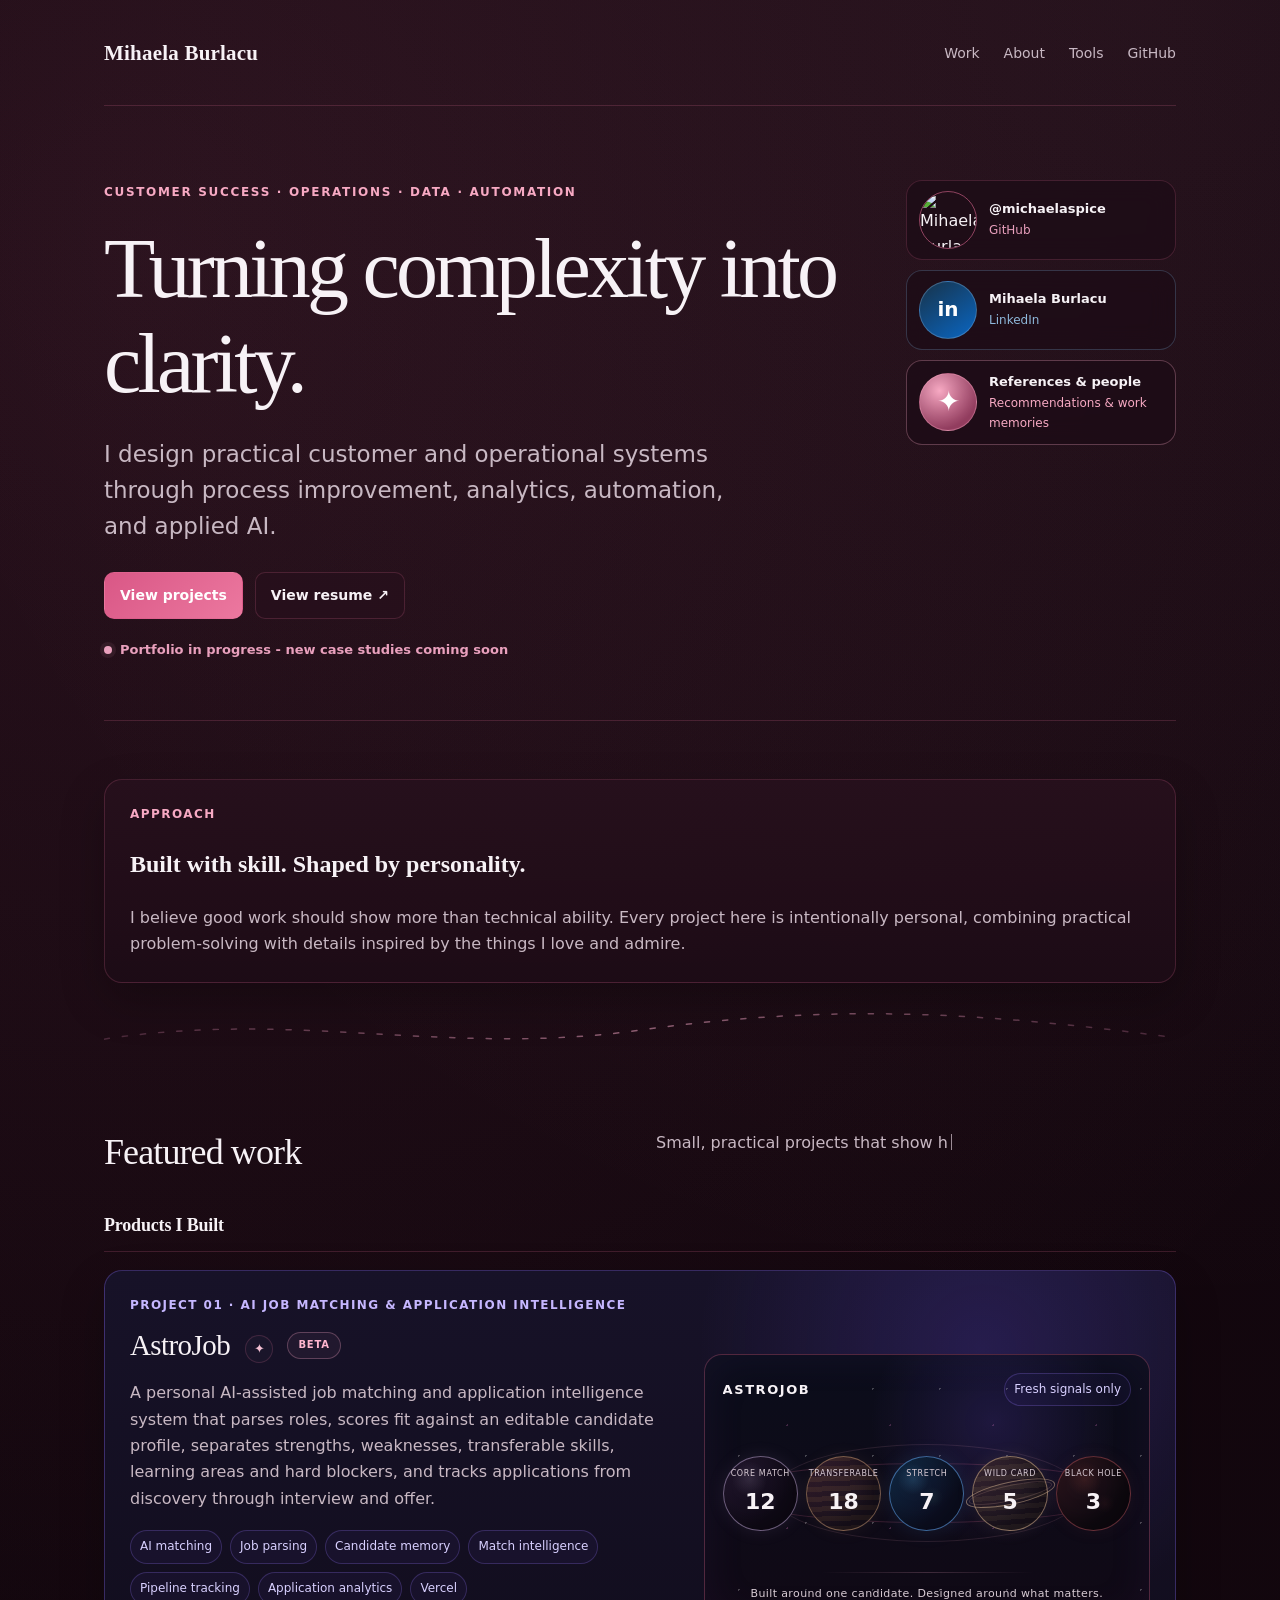
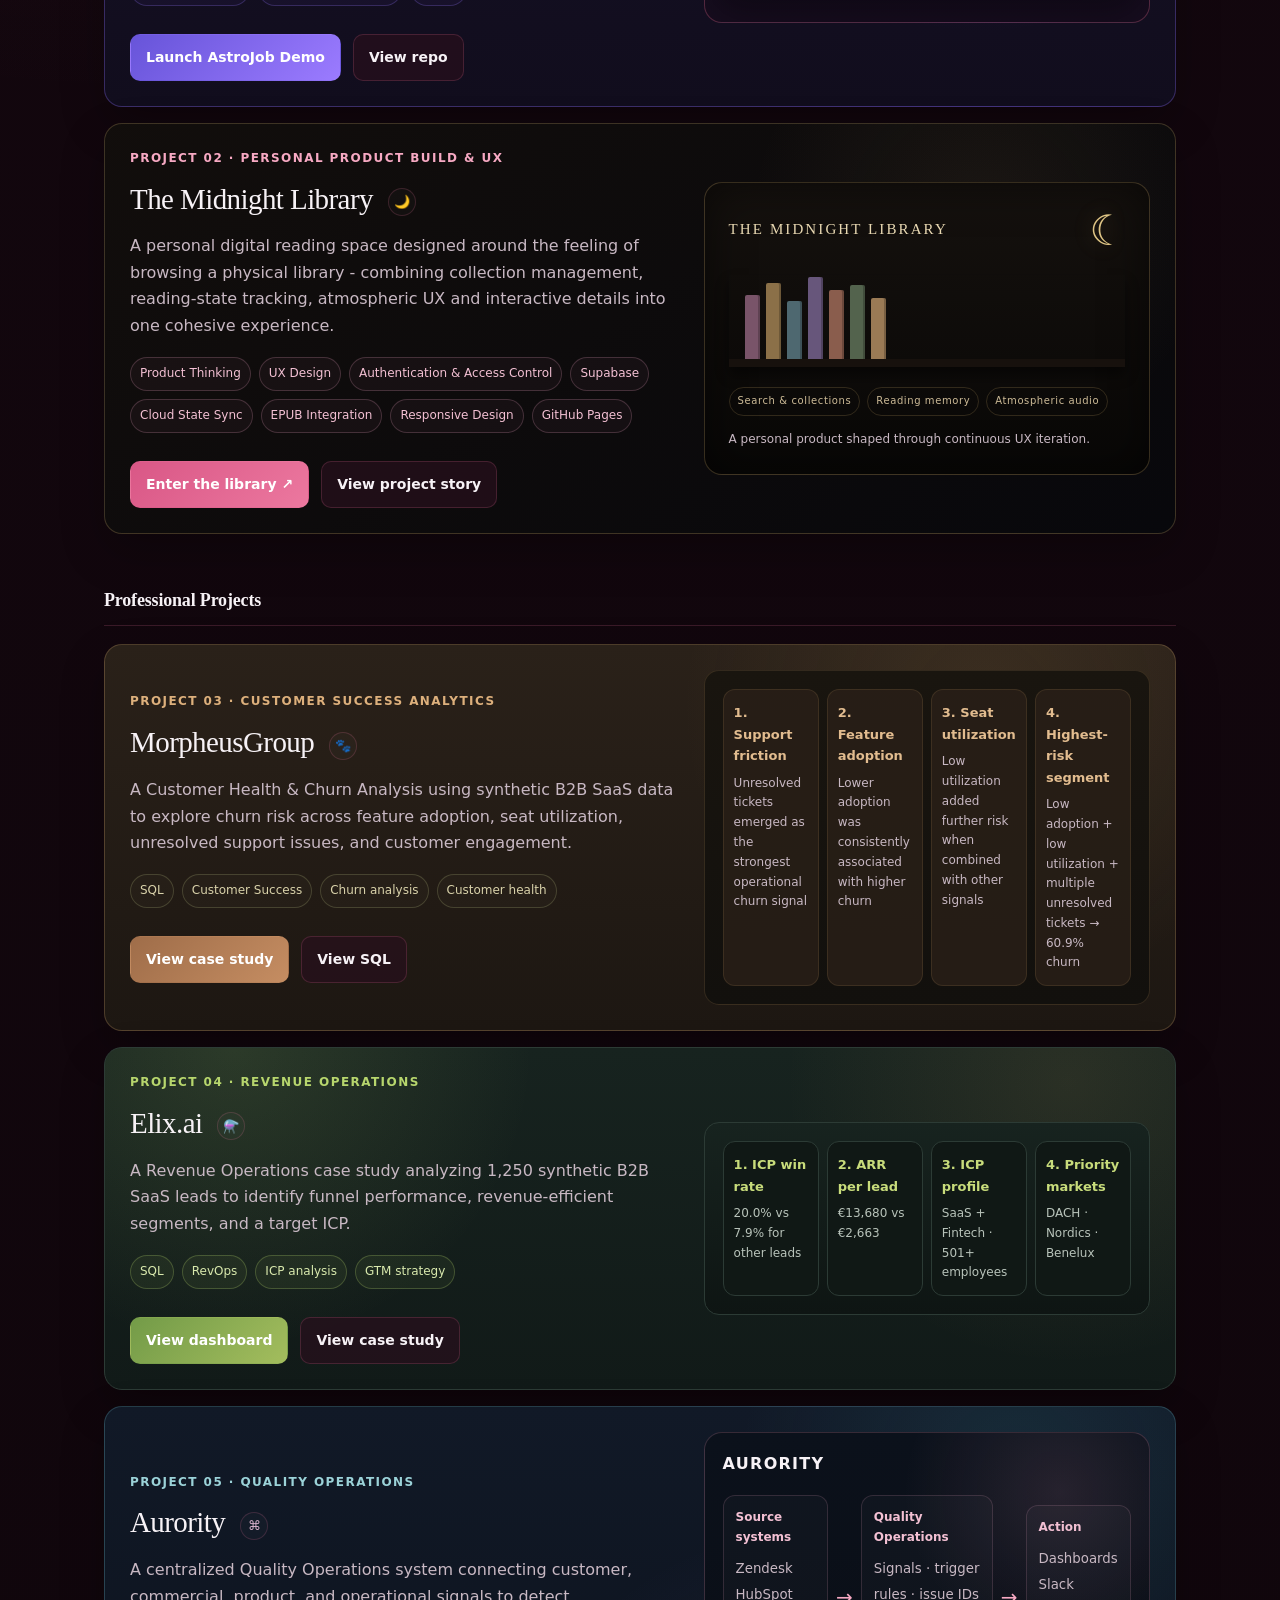
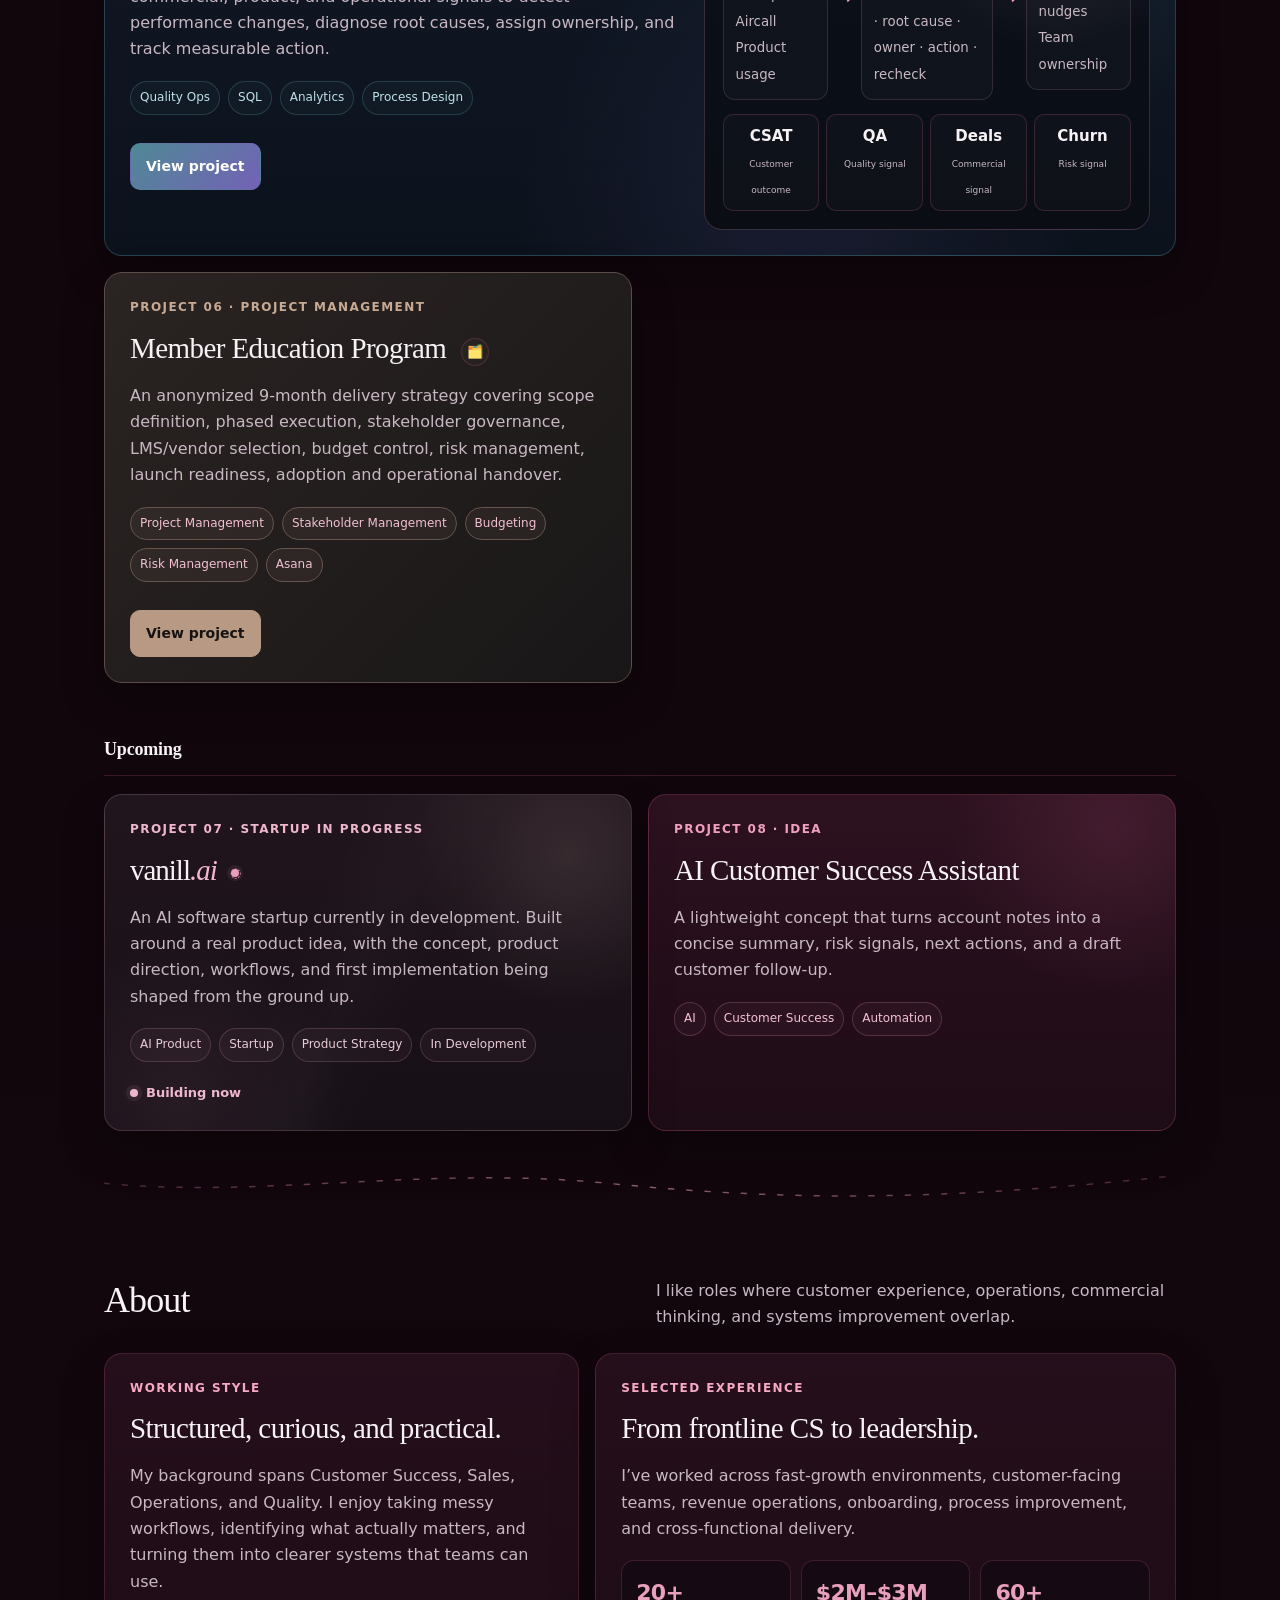
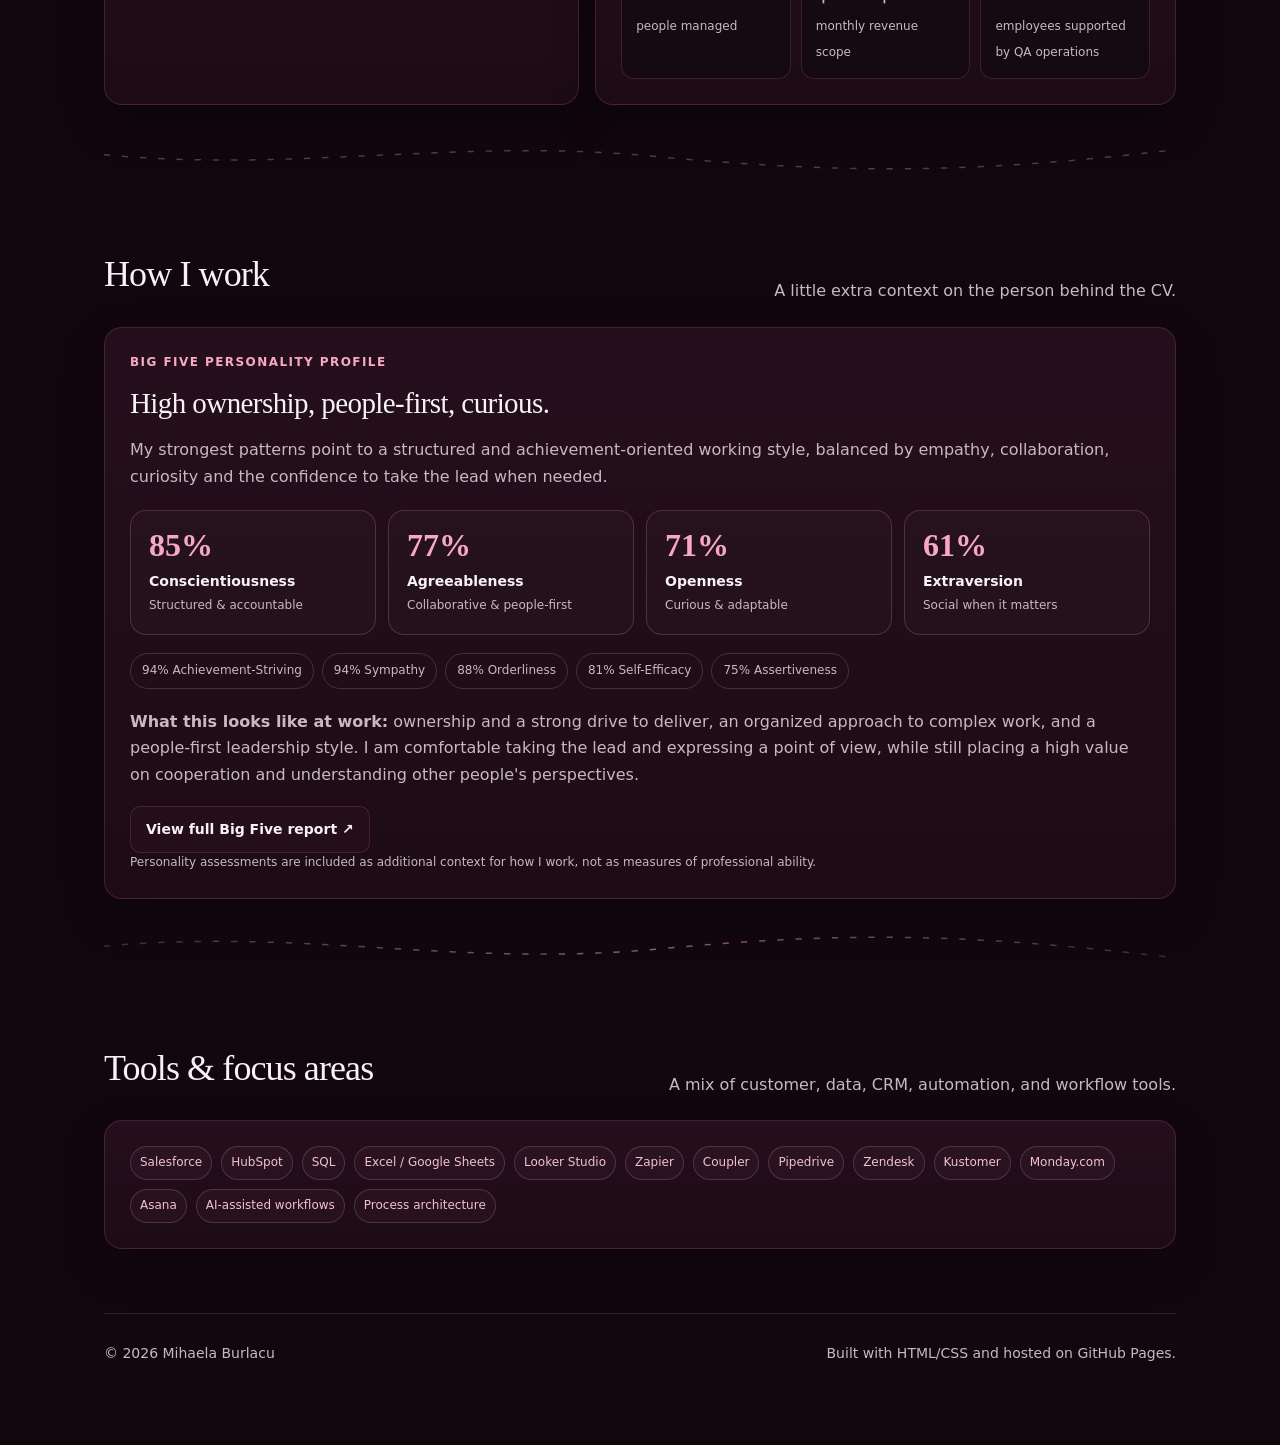
==== commit 54a6f30f: "Add Vercel to AstroJob tech tags" ====
--- a/index.html
+++ b/index.html
@@ -461,6 +461,7 @@
               <span class="tag">Match intelligence</span>
               <span class="tag">Pipeline tracking</span>
               <span class="tag">Application analytics</span>
+              <span class="tag">Vercel</span>
             </div>
             <div class="hero-actions">
               <a class="btn primary" href="projects/astrojob/" target="_blank" rel="noreferrer">Launch AstroJob Demo</a>
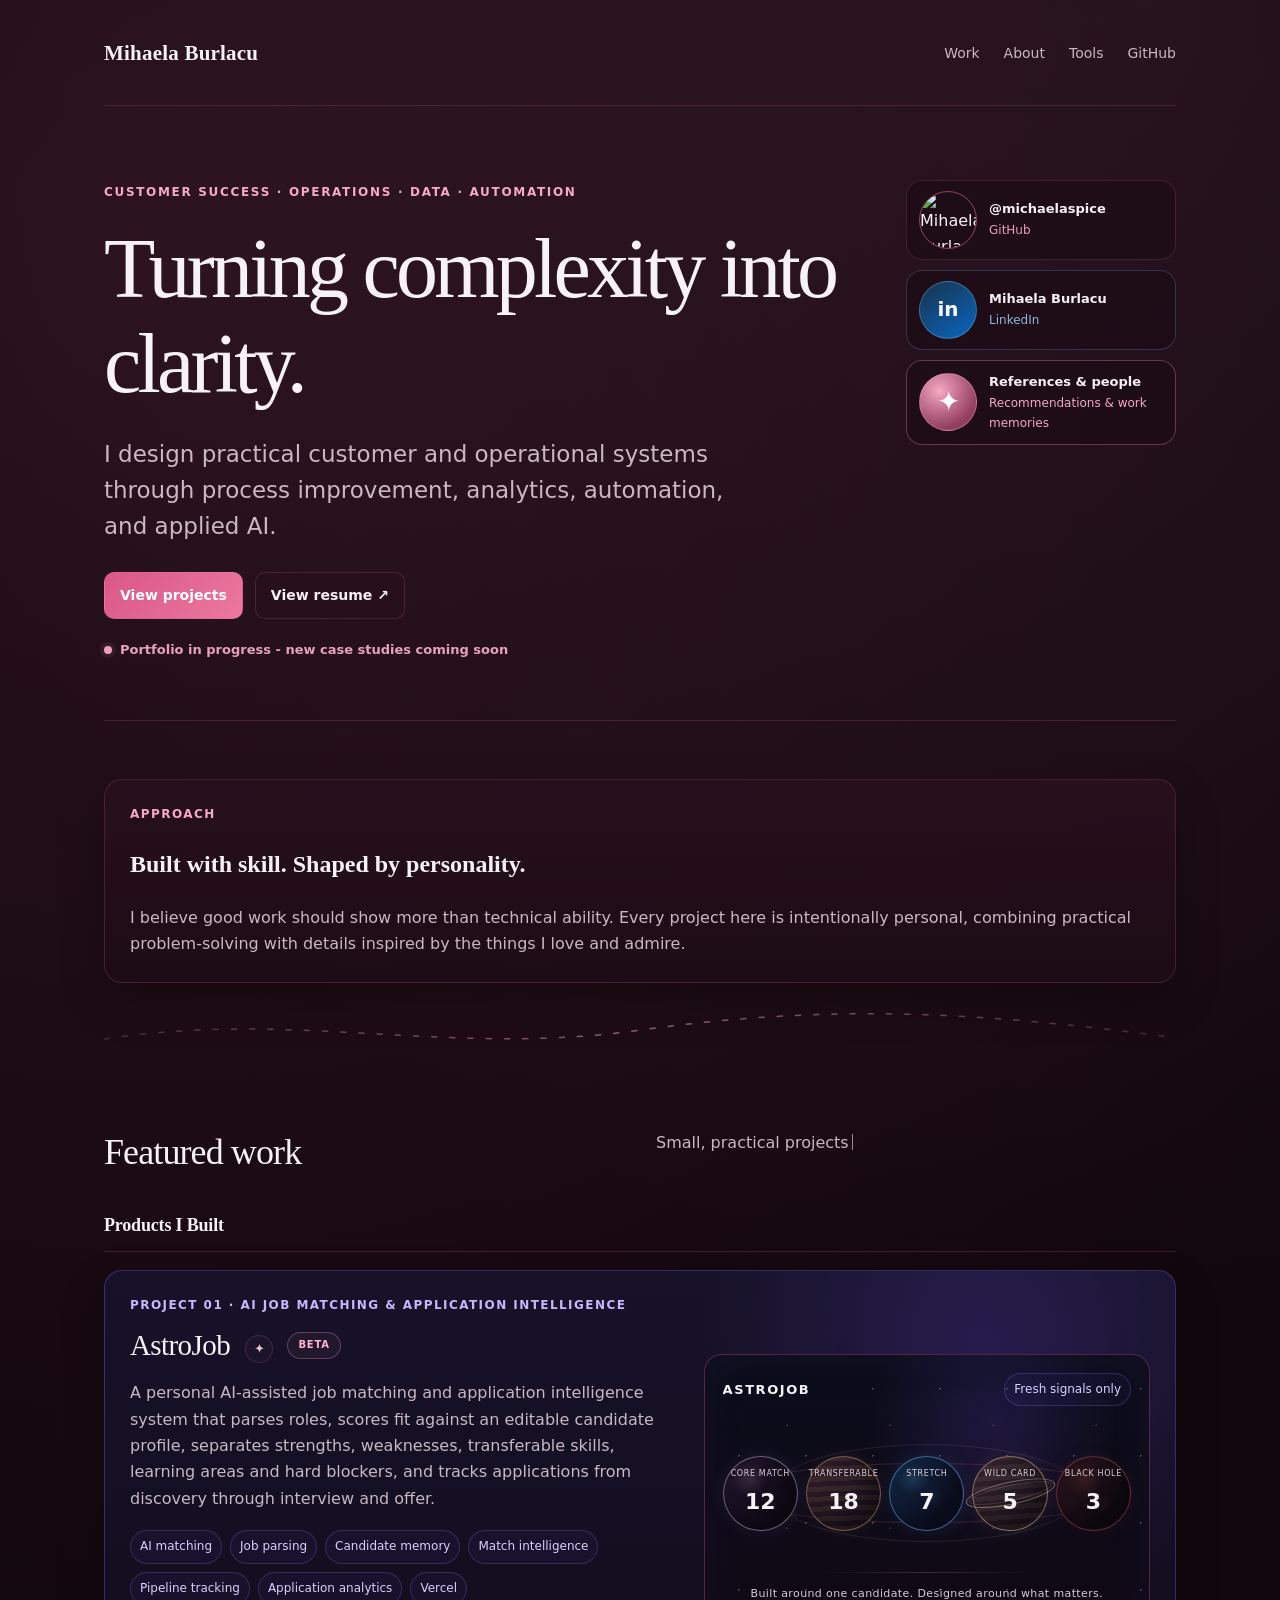
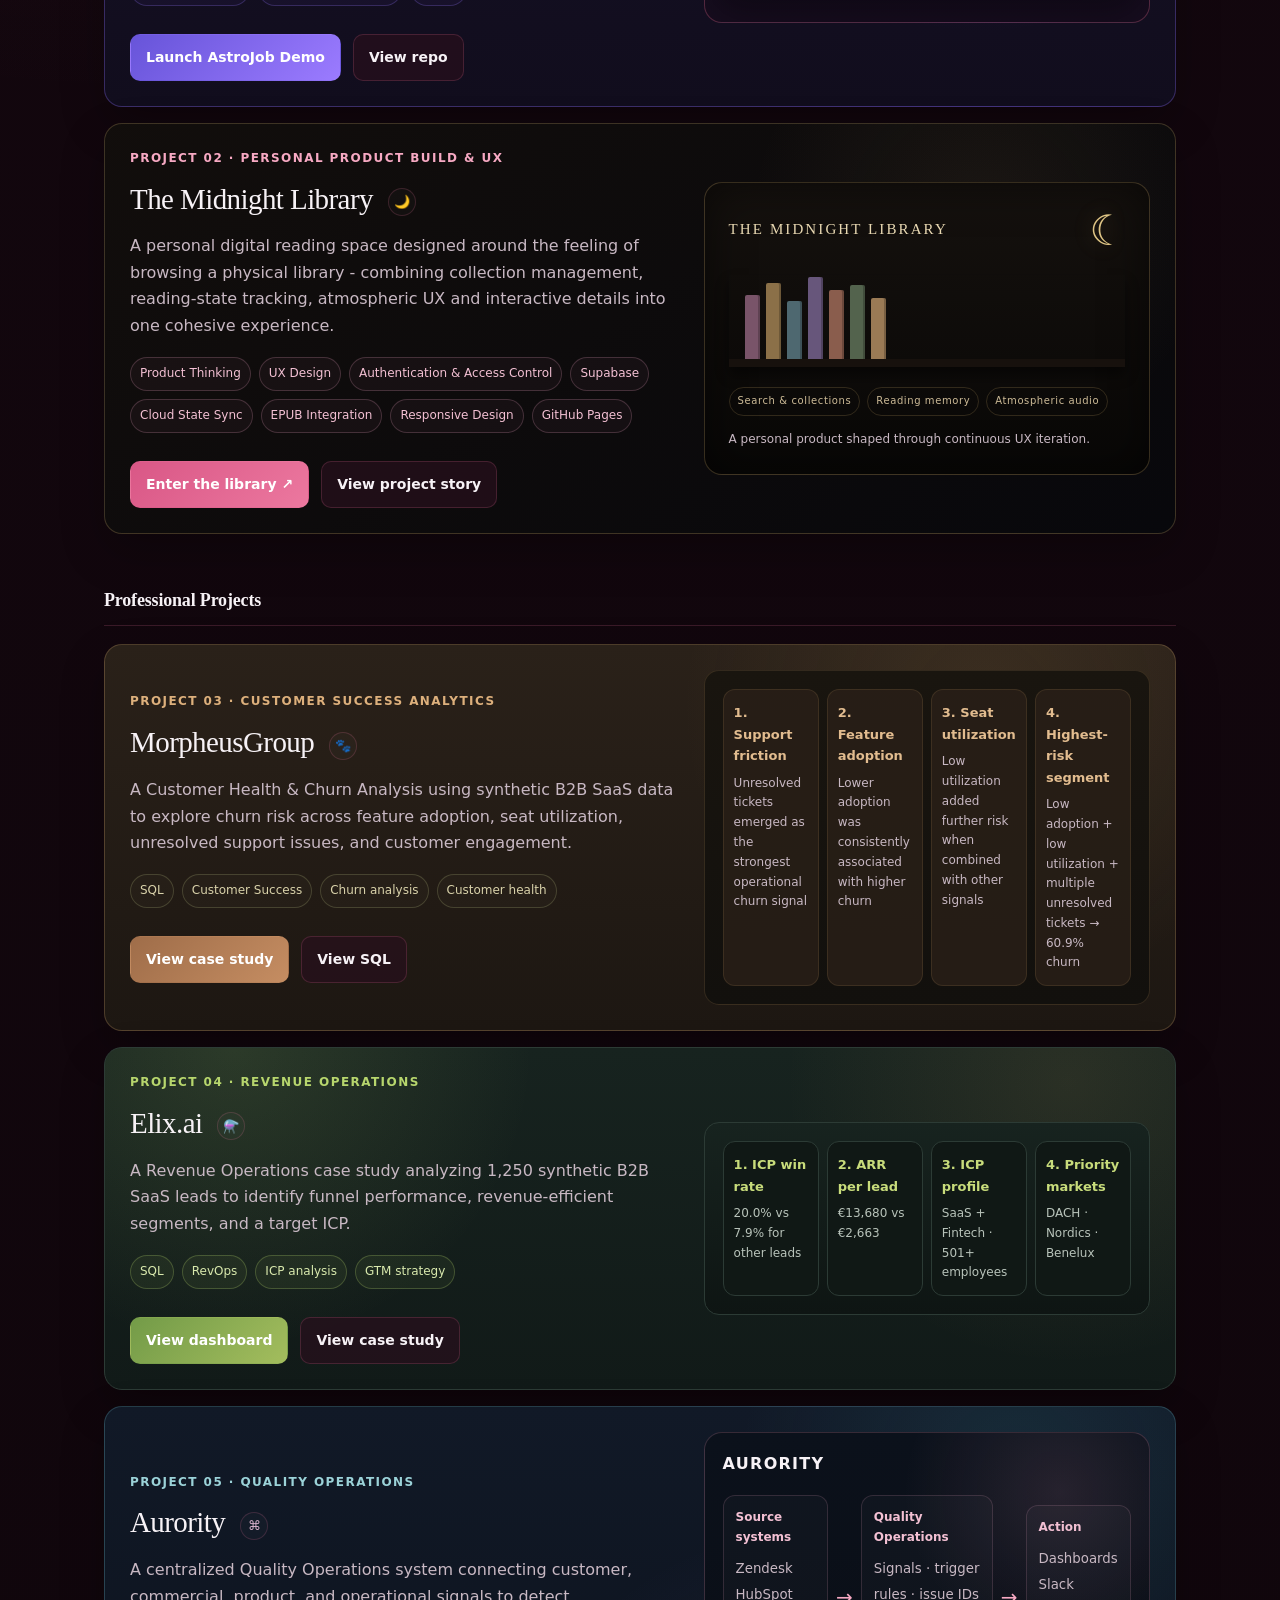
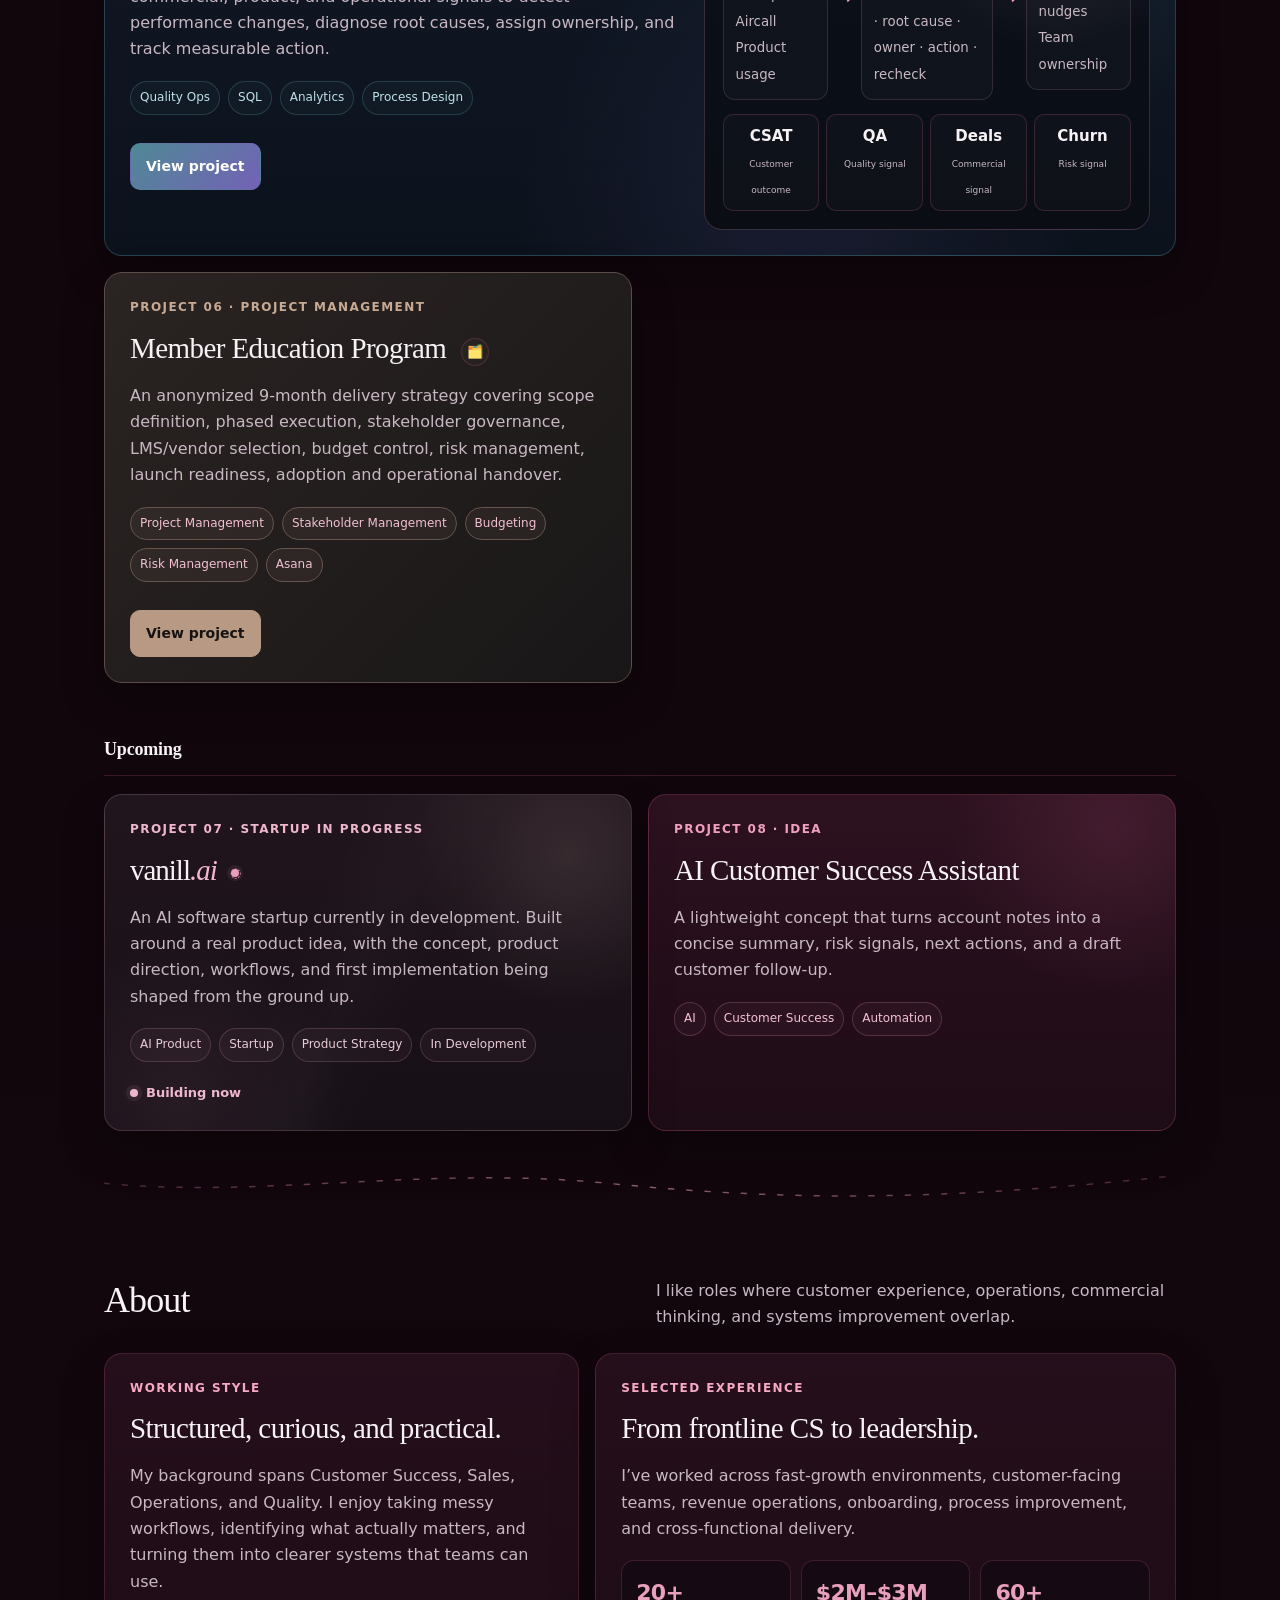
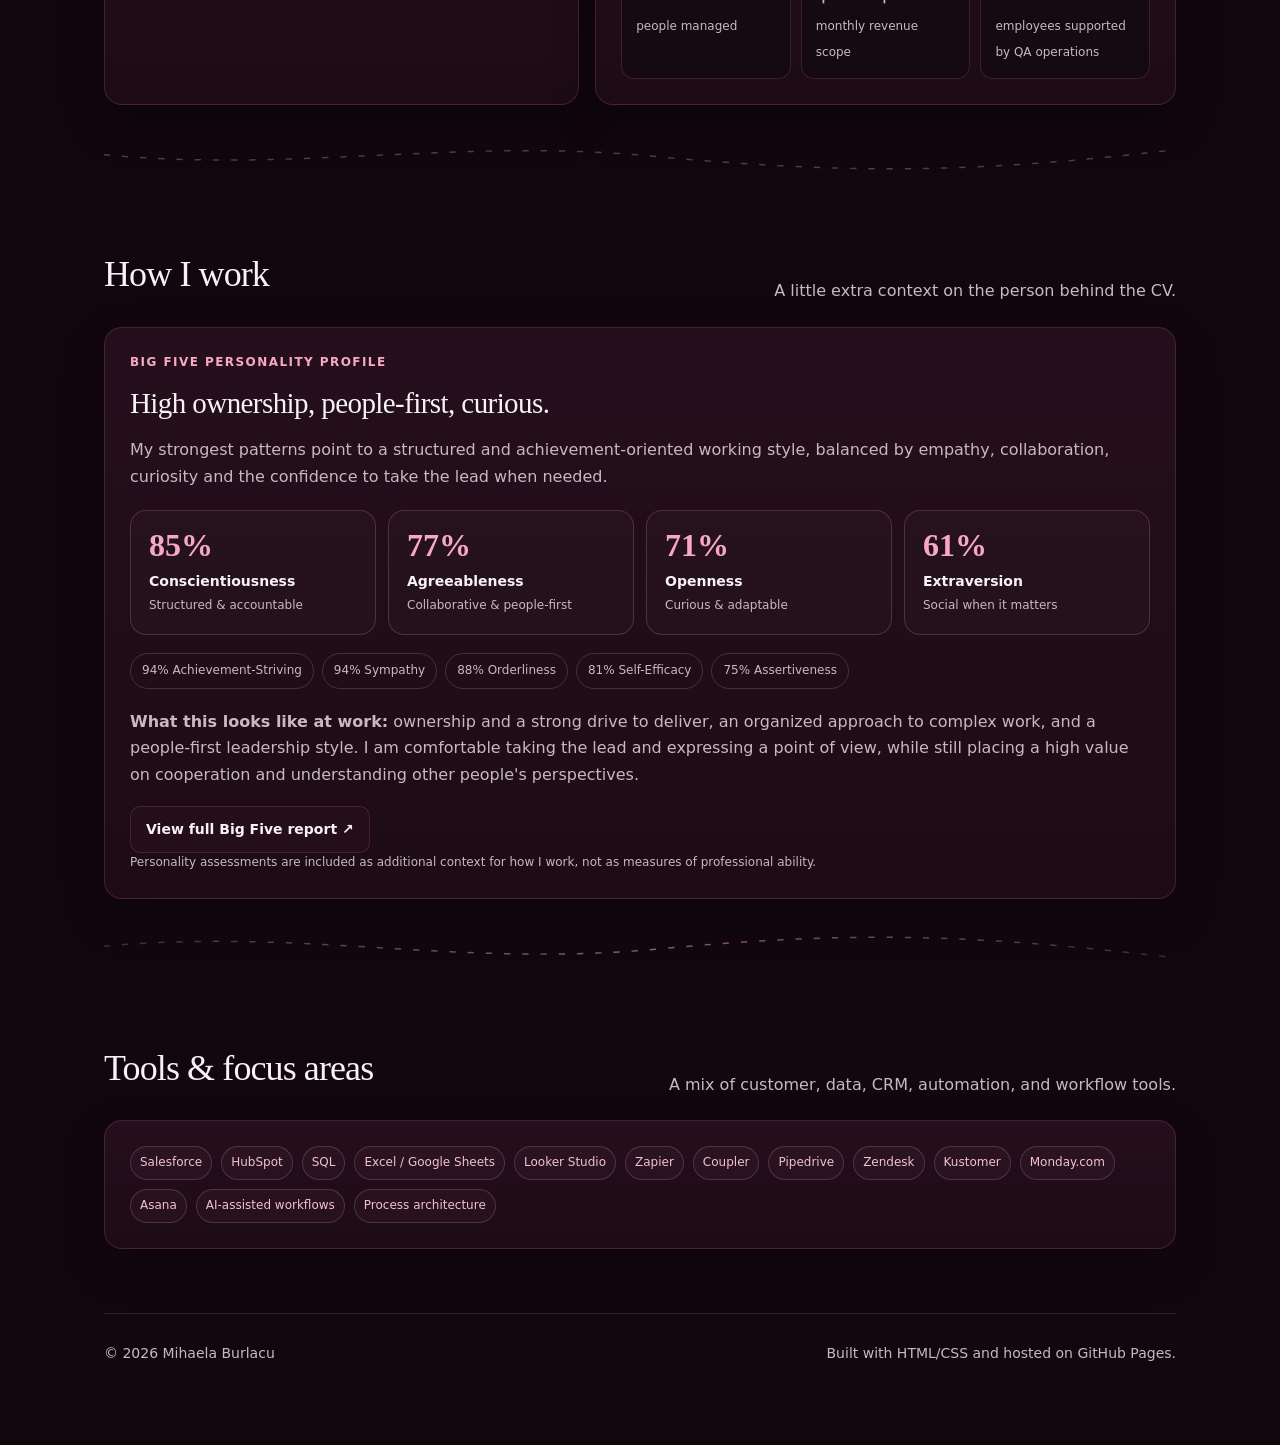
==== commit 0fe44d91: "Replace em dashes with standard hyphens" ====
--- a/index.html
+++ b/index.html
@@ -3,8 +3,8 @@
 <head>
   <meta charset="utf-8">
   <meta name="viewport" content="width=device-width, initial-scale=1">
-  <meta name="description" content="Mihaela Burlacu — Customer Success & Operations portfolio focused on data, process design, automation, and AI.">
-  <title>Mihaela Burlacu — Customer Success & Operations</title>
+  <meta name="description" content="Mihaela Burlacu - Customer Success & Operations portfolio focused on data, process design, automation, and AI.">
+  <title>Mihaela Burlacu - Customer Success & Operations</title>
   <style>
     :root{
       --bg:#14070f;
@@ -363,7 +363,7 @@
   .project-member-education .btn.primary{background:#b89a84!important;border-color:#b89a84!important;color:#171312!important}
   .project-member-education .project-mark{color:#c8aa94!important}
 </style><style>
-/* Project hover magic — decorative only, no layout shift */
+/* Project hover magic - decorative only, no layout shift */
 .magic-hover{position:relative;isolation:isolate;overflow:visible}
 .magic-hover::before,.magic-hover::after{position:absolute;z-index:3;pointer-events:none;opacity:0;filter:drop-shadow(0 0 7px currentColor);transition:opacity .22s ease;white-space:nowrap}
 .magic-hover:hover::before,.magic-hover:hover::after{opacity:.9;animation:magicFloat 2.8s ease-in-out infinite alternate}
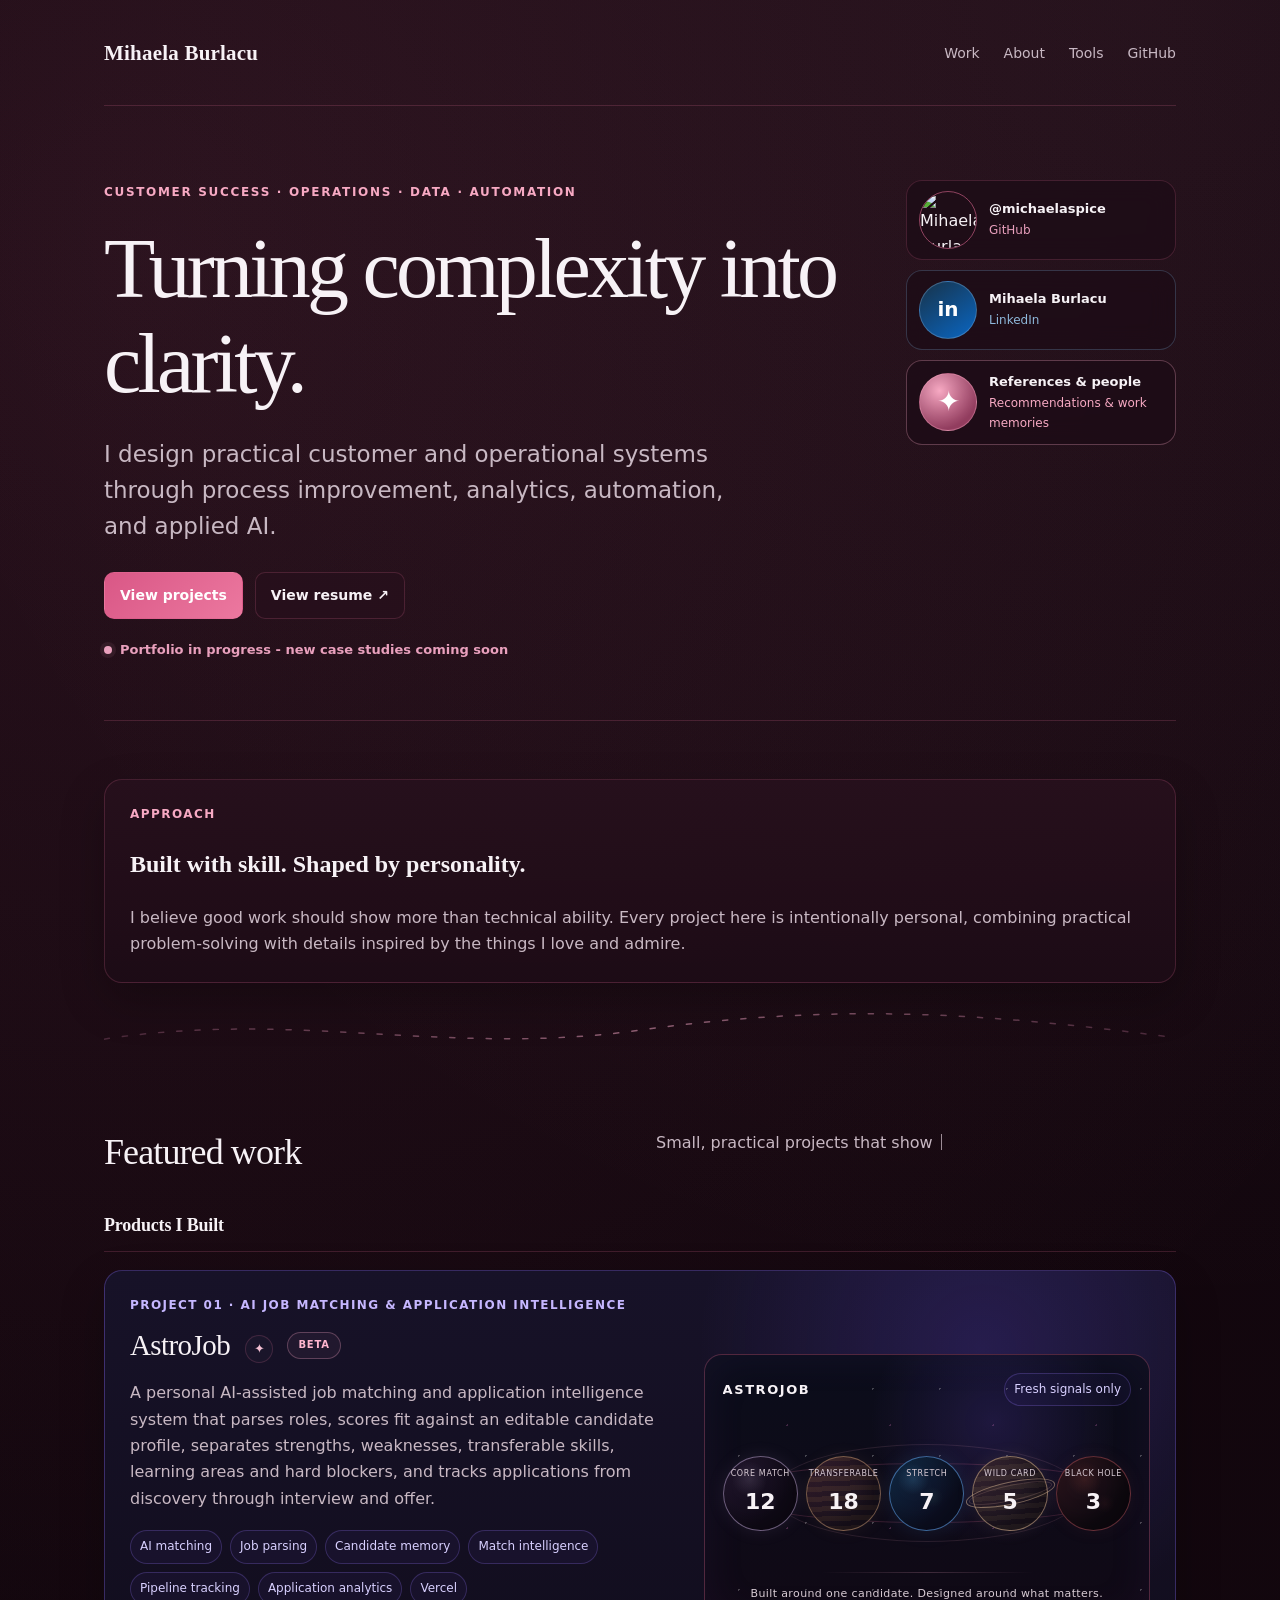
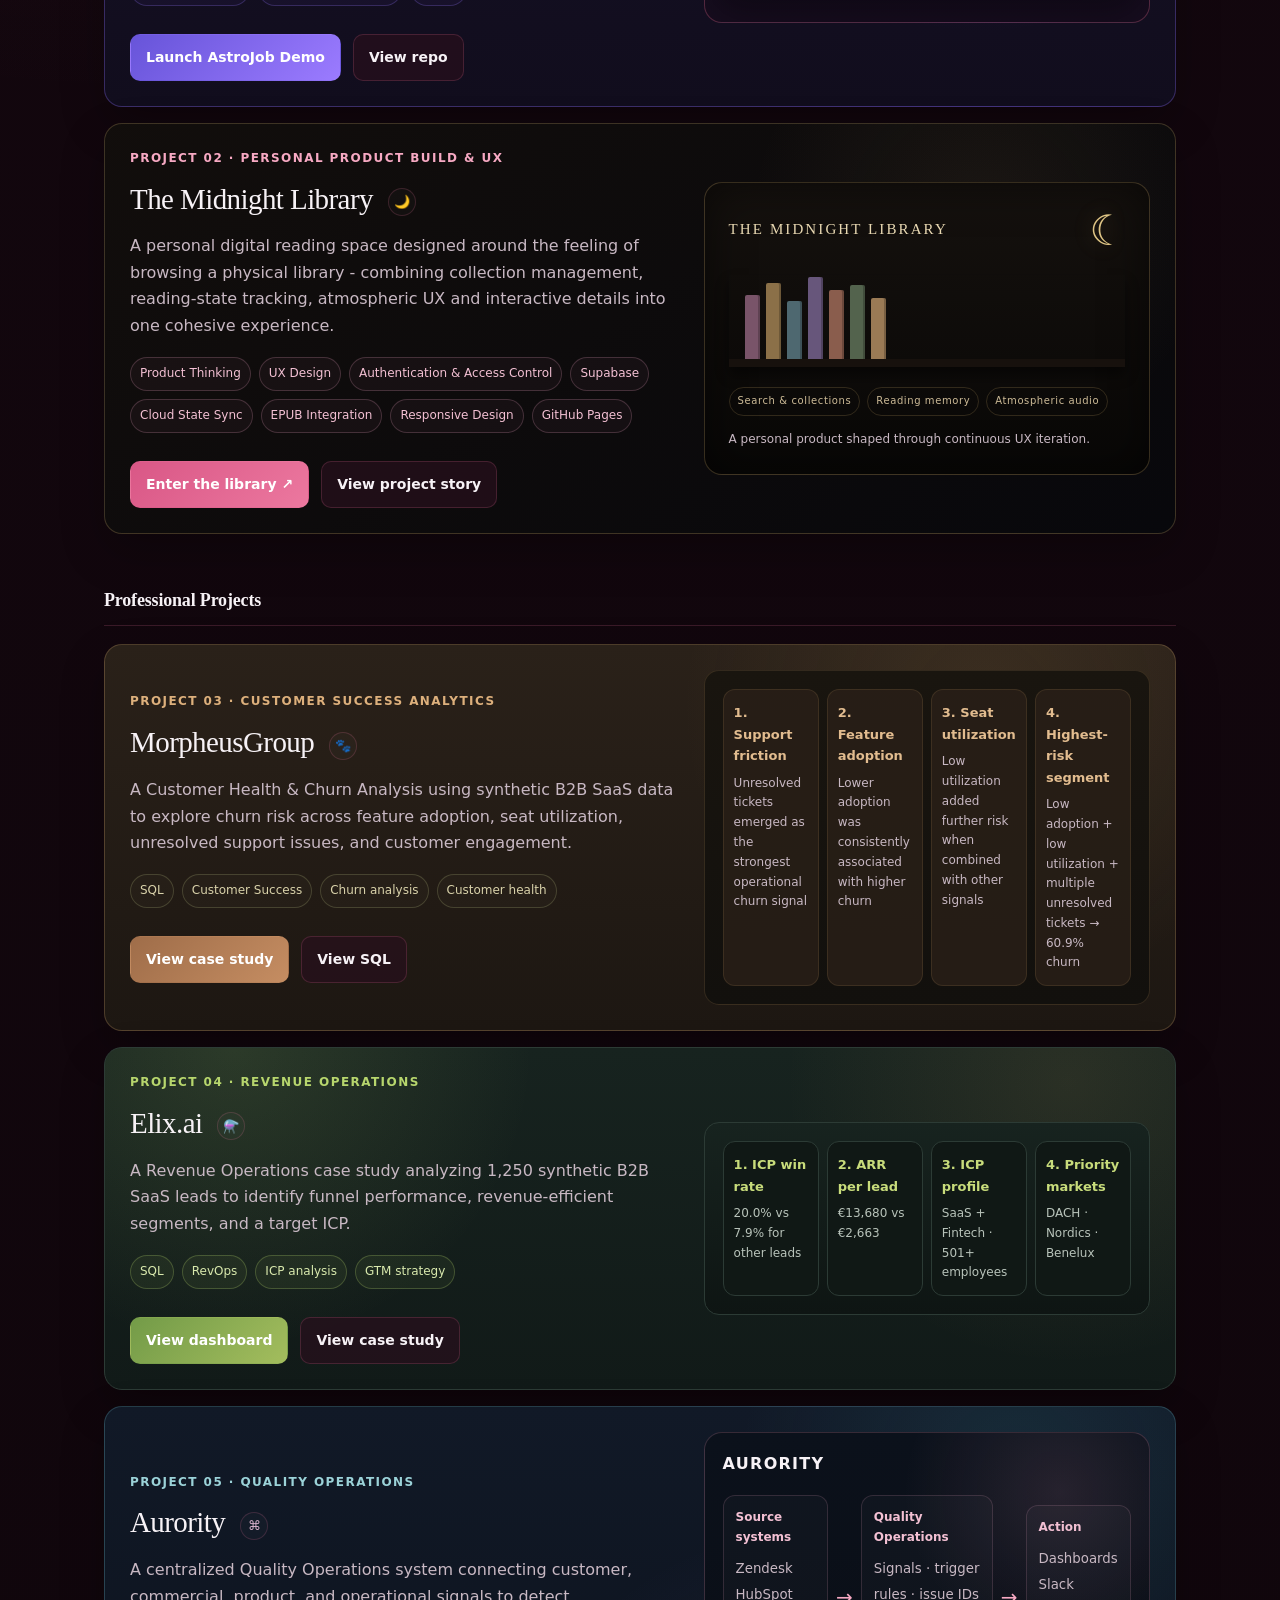
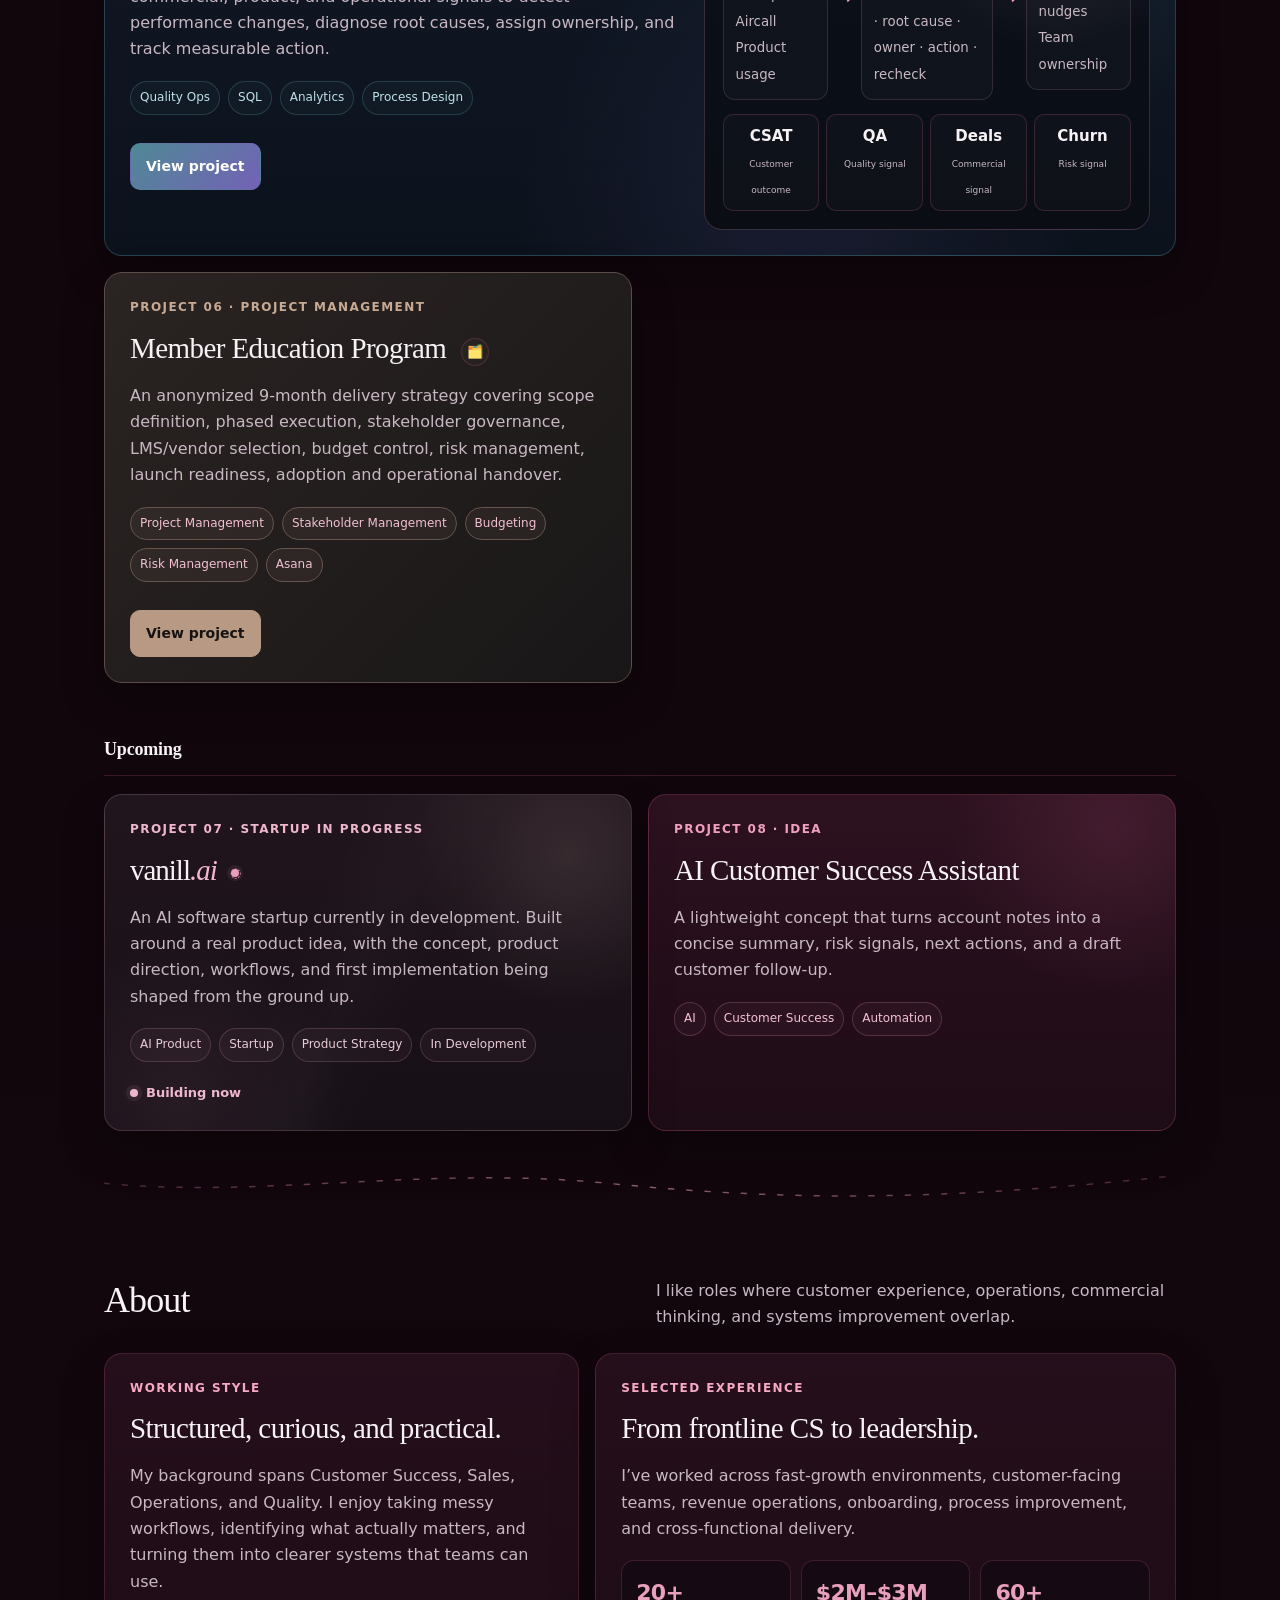
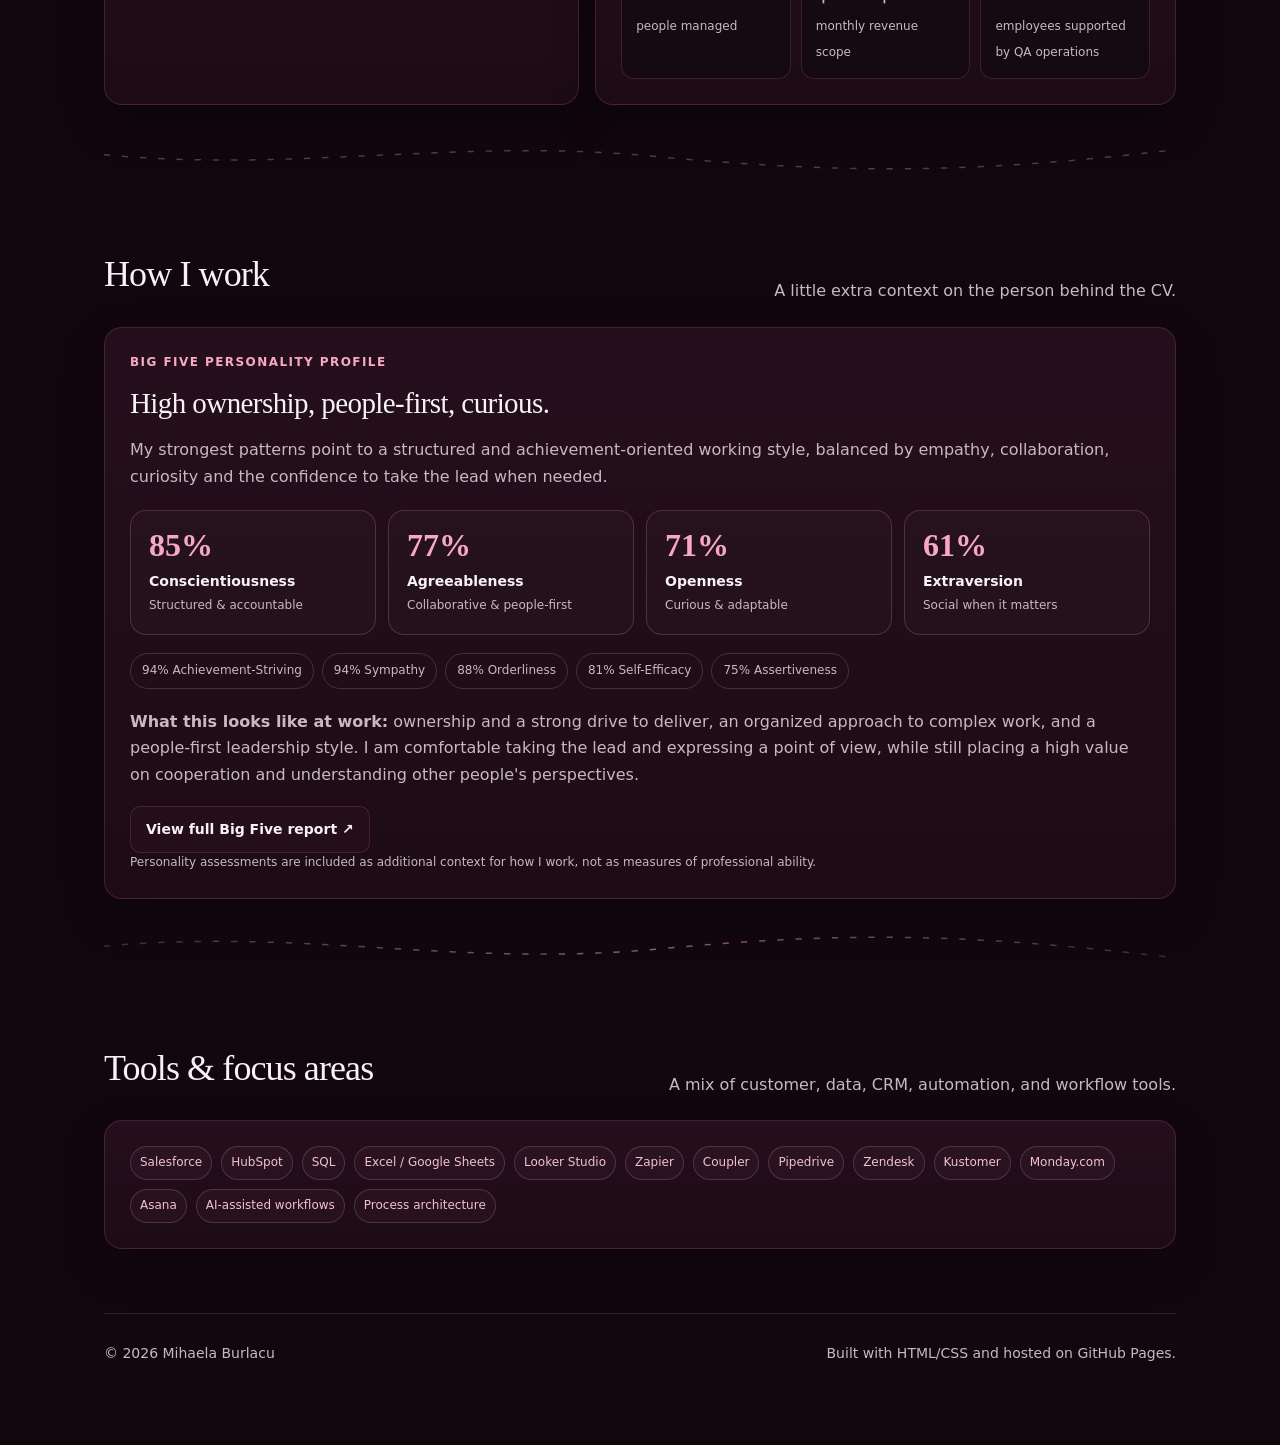
==== commit b510d9bb: "Update index.html" ====
--- a/index.html
+++ b/index.html
@@ -418,7 +418,7 @@
       </div>
       <div class="hero-actions">
         <a class="btn primary" href="#work">View projects</a>
-        <a class="btn" href="documents/Mihaela%20Burlacu%20Resume%20OG.pdf" target="_blank" rel="noreferrer">View resume ↗</a>
+        <a class="btn" href="documents/Mihaela%20Burlacu%20Resume%20CSP.pdf" target="_blank" rel="noreferrer">View resume ↗</a>
         
       </div>
       <div class="status"><span class="dot"></span> Portfolio in progress - new case studies coming soon</div>
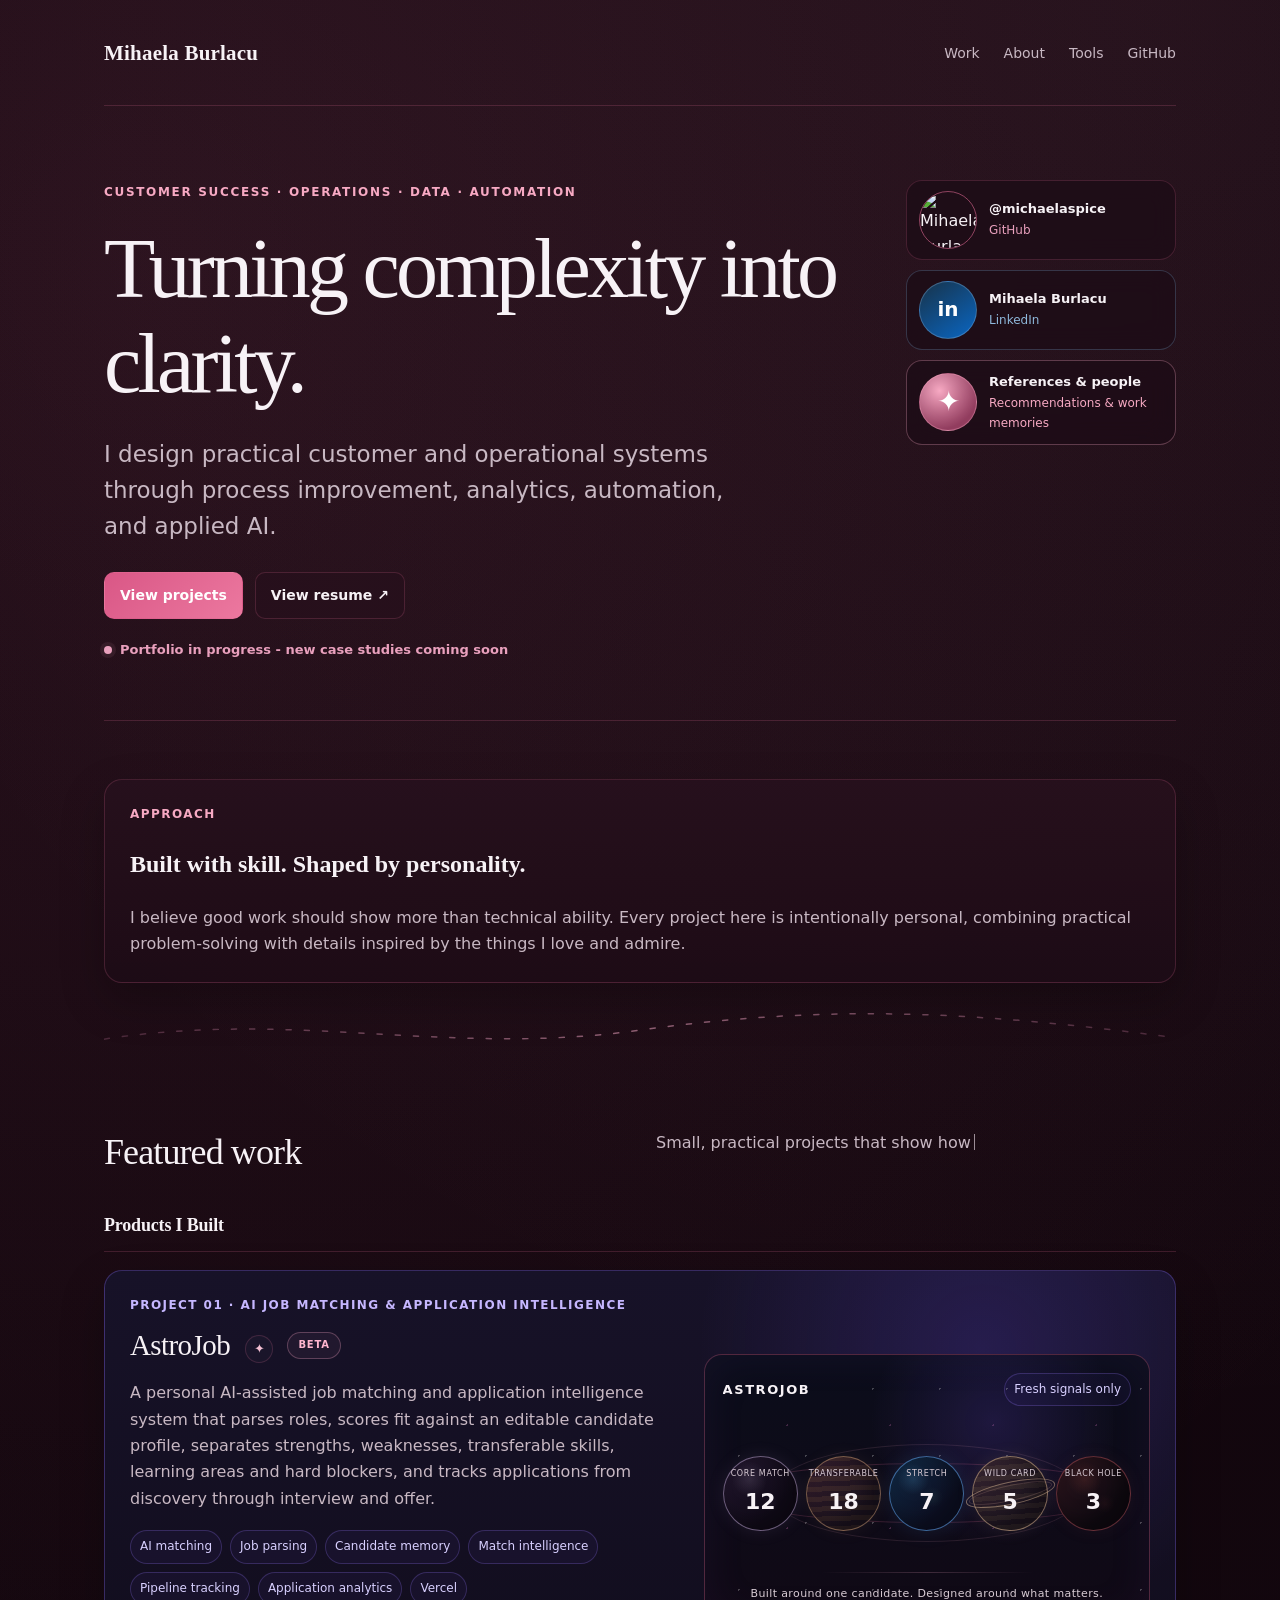
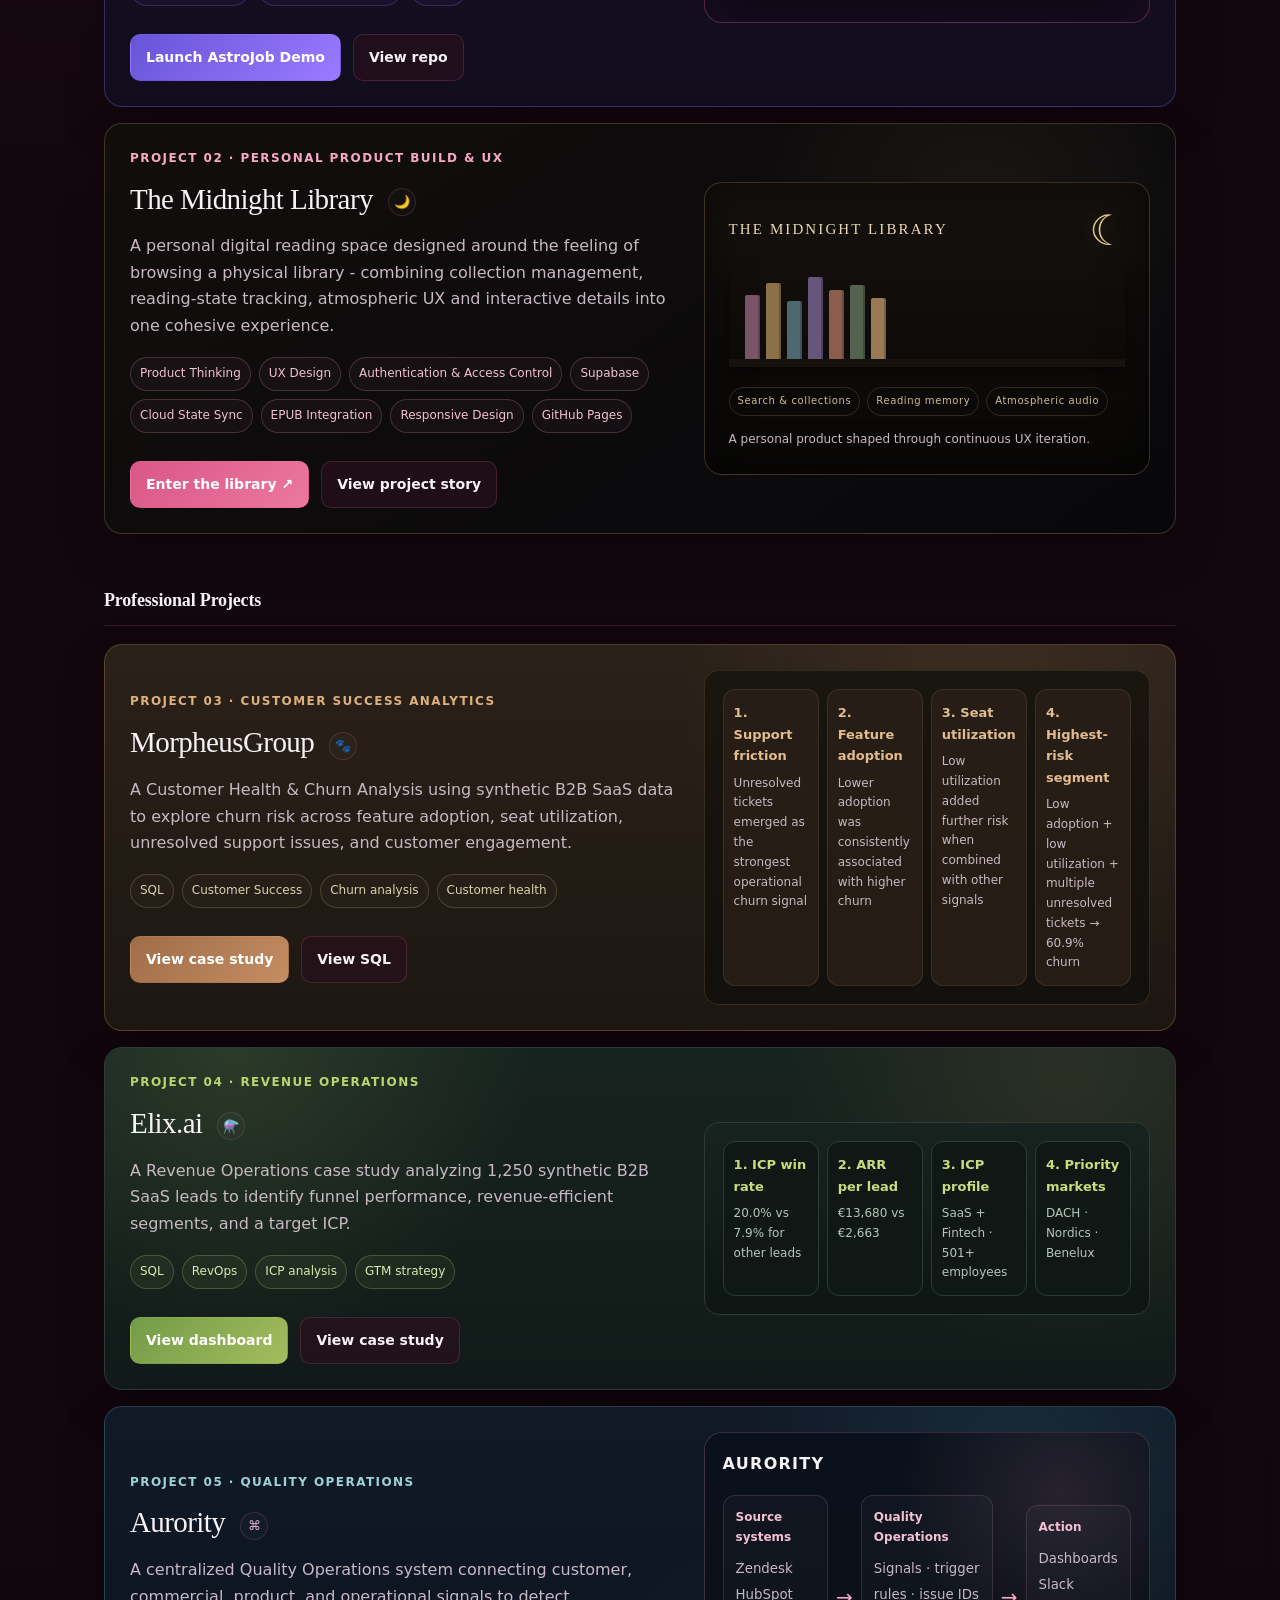
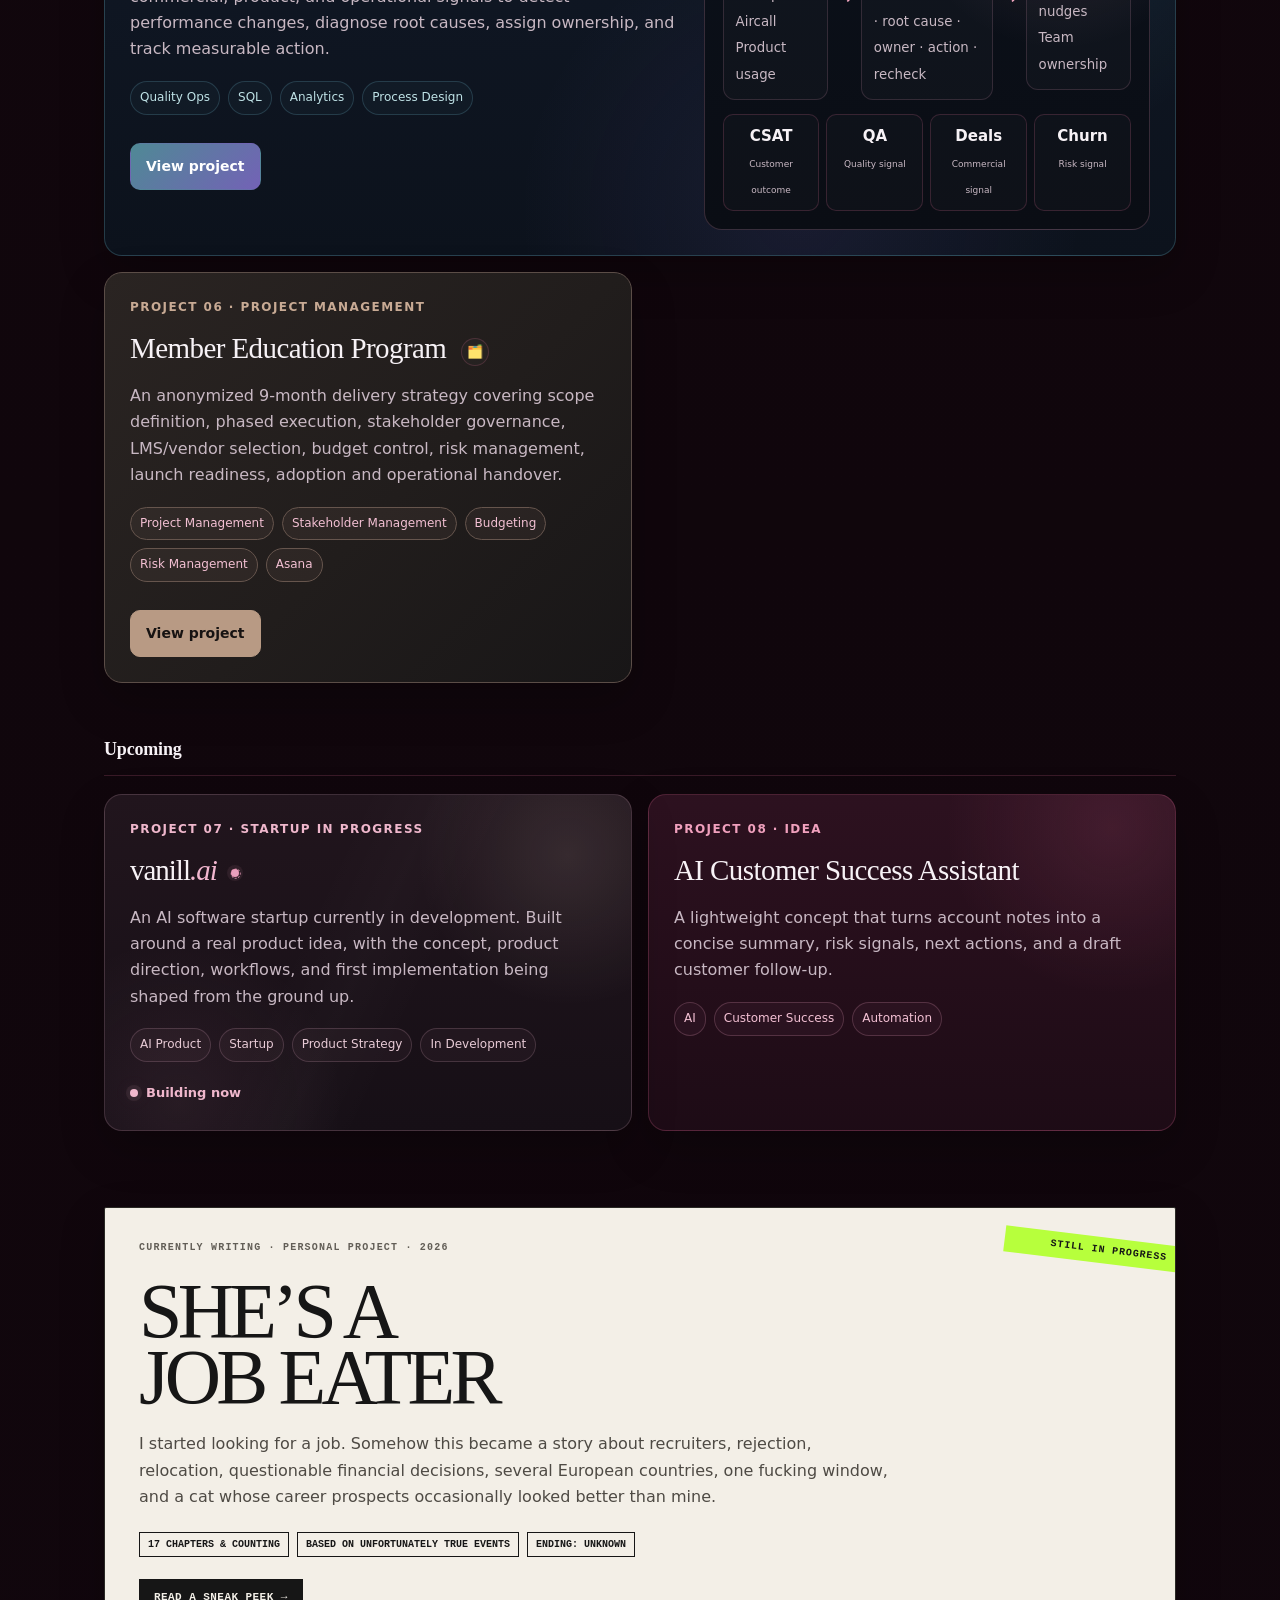
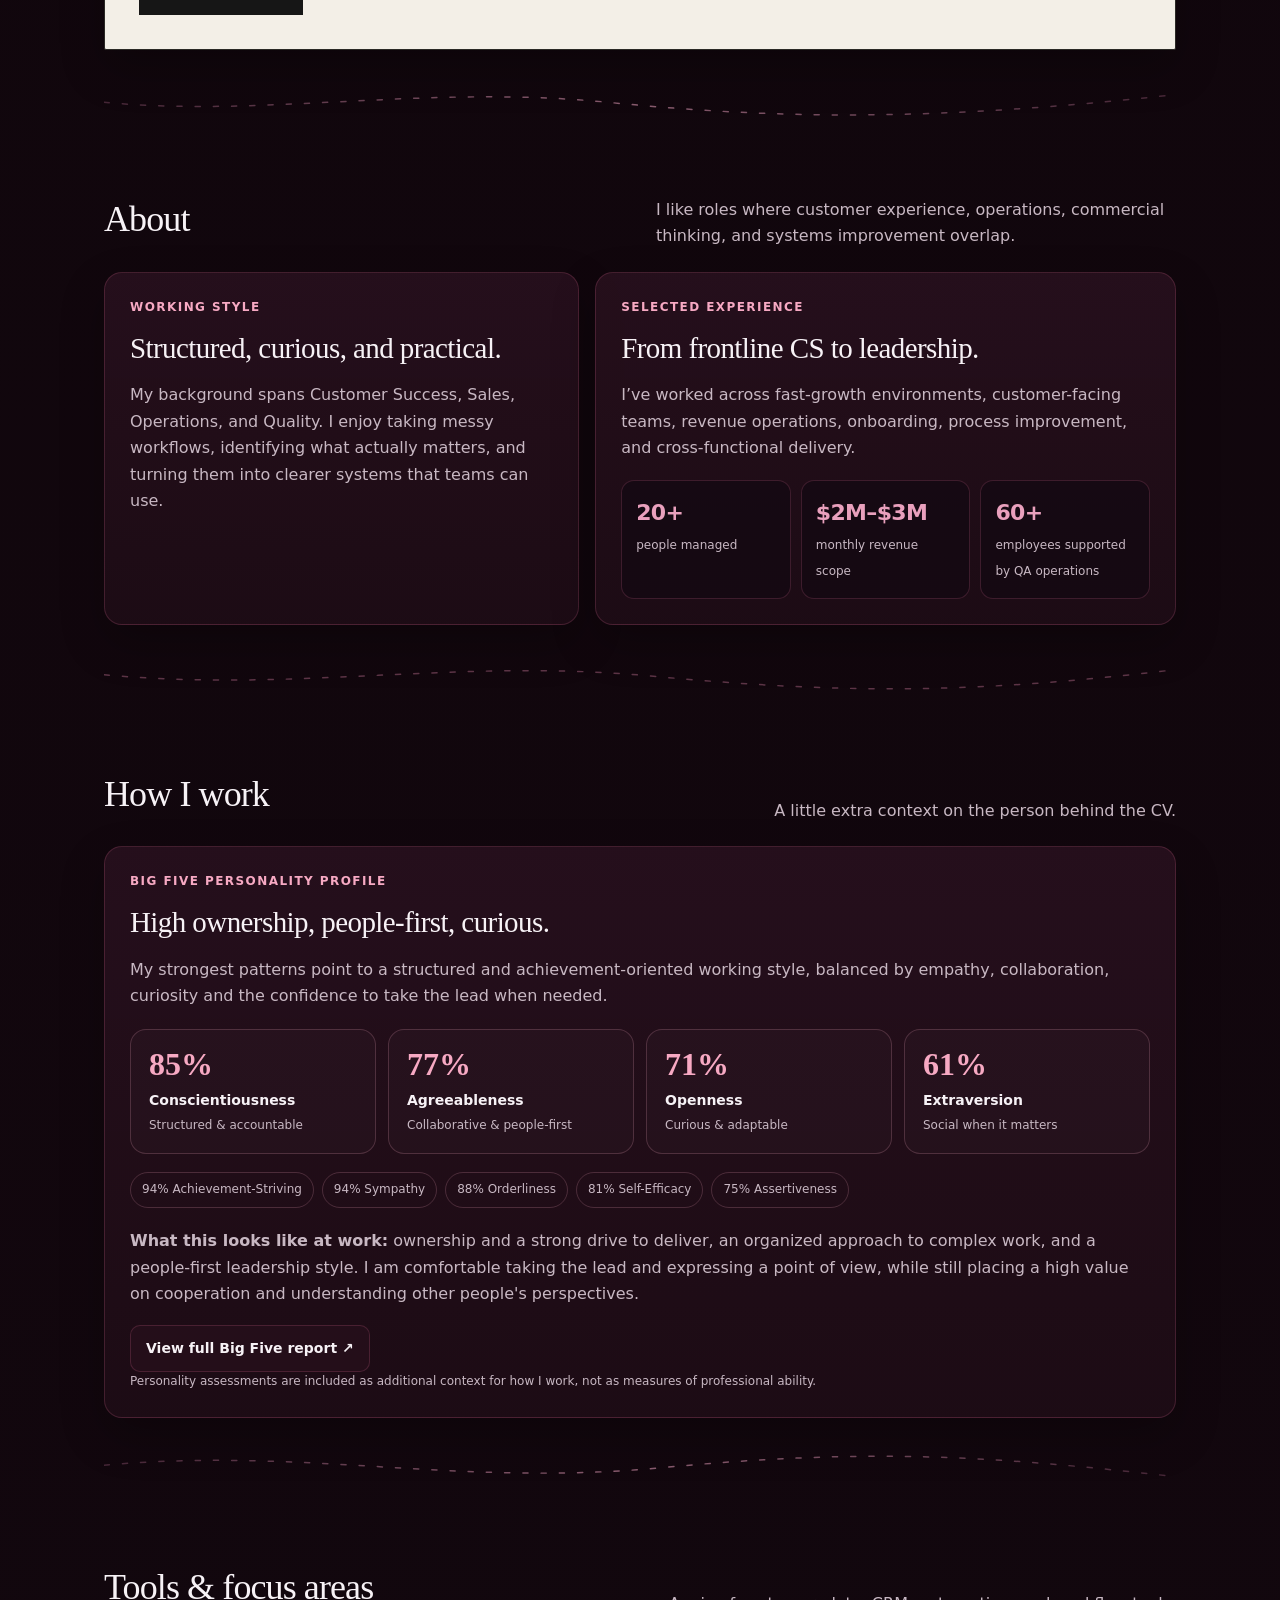
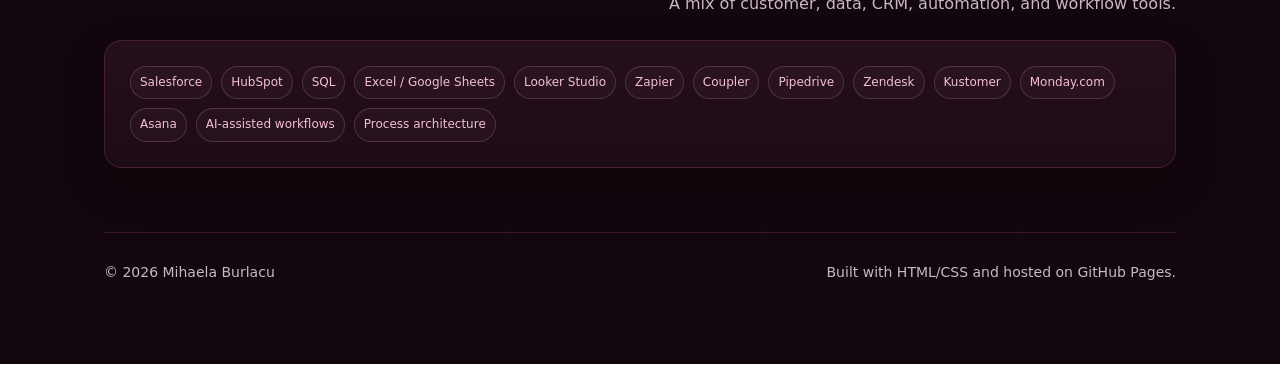
==== commit 9ab82bd2: "Feature She's a Job Eater on portfolio" ====
--- a/index.html
+++ b/index.html
@@ -344,7 +344,18 @@
   background:rgba(255,155,195,.05);
 }
 
-</style>
+
+    .book-panel{position:relative;overflow:hidden;margin-top:18px;padding:34px;border:1px solid #2a2925;border-radius:2px;background:#f3efe7;color:#161616;box-shadow:var(--shadow)}
+    .book-panel:after{content:"STILL IN PROGRESS";position:absolute;right:-38px;top:30px;transform:rotate(7deg);background:#b7ff3c;color:#161616;padding:8px 46px;font:800 10px/1 ui-monospace,SFMono-Regular,Menlo,monospace;letter-spacing:.09em}
+    .book-panel .book-kicker{font:800 10px/1.2 ui-monospace,SFMono-Regular,Menlo,monospace;letter-spacing:.12em;text-transform:uppercase;color:#625e57}
+    .book-panel h3{font-family:Georgia,"Times New Roman",serif;font-size:clamp(48px,7vw,78px);line-height:.84;letter-spacing:-.06em;margin:24px 0 22px;font-weight:500;max-width:680px}
+    .book-panel p{color:#4e4a44;max-width:760px;font-size:16px}
+    .book-panel .book-meta{display:flex;gap:8px;flex-wrap:wrap;margin:22px 0}
+    .book-panel .book-meta span{border:1px solid #161616;padding:6px 8px;font:700 10px ui-monospace,SFMono-Regular,Menlo,monospace;text-transform:uppercase}
+    .book-panel .book-btn{display:inline-block;background:#161616;color:#f3efe7;padding:12px 15px;text-decoration:none;font:800 11px ui-monospace,SFMono-Regular,Menlo,monospace;text-transform:uppercase;letter-spacing:.04em}
+    .book-panel .book-btn:hover{background:#333}
+
+  </style>
   <link rel="icon" href="data:image/svg+xml,%3Csvg xmlns='http://www.w3.org/2000/svg' viewBox='0 0 64 64'%3E%3Crect width='64' height='64' rx='16' fill='%23080b1c'/%3E%3Cpath d='M15 47 23 17l9 20 9-20 8 30' fill='none' stroke='%23f3a8ff' stroke-width='4' stroke-linecap='round' stroke-linejoin='round'/%3E%3Ccircle cx='52' cy='14' r='2' fill='%23fff'/%3E%3C/svg%3E">
 <style>
   .personality-grid{display:grid;grid-template-columns:repeat(4,minmax(0,1fr));gap:12px;margin-top:20px}
@@ -683,6 +694,16 @@
       </div>
     </section>
 
+    <section id="book" class="reveal">
+      <div class="book-panel">
+        <div class="book-kicker">Currently writing · Personal project · 2026</div>
+        <h3>SHE’S A<br>JOB EATER</h3>
+        <p>I started looking for a job. Somehow this became a story about recruiters, rejection, relocation, questionable financial decisions, several European countries, one fucking window, and a cat whose career prospects occasionally looked better than mine.</p>
+        <div class="book-meta"><span>17 chapters & counting</span><span>Based on unfortunately true events</span><span>Ending: unknown</span></div>
+        <a class="book-btn" href="projects/shes-a-job-eater/">Read a sneak peek →</a>
+      </div>
+    </section>
+
     <div class="art-divider" aria-hidden="true">
       <svg viewBox="0 0 1000 42" preserveAspectRatio="none">
         <defs><linearGradient id="lineGradient2" x1="0" x2="1"><stop offset="0" stop-color="#6f3f57"/><stop offset=".5" stop-color="#e9a0bd"/><stop offset="1" stop-color="#6f3f57"/></linearGradient></defs>
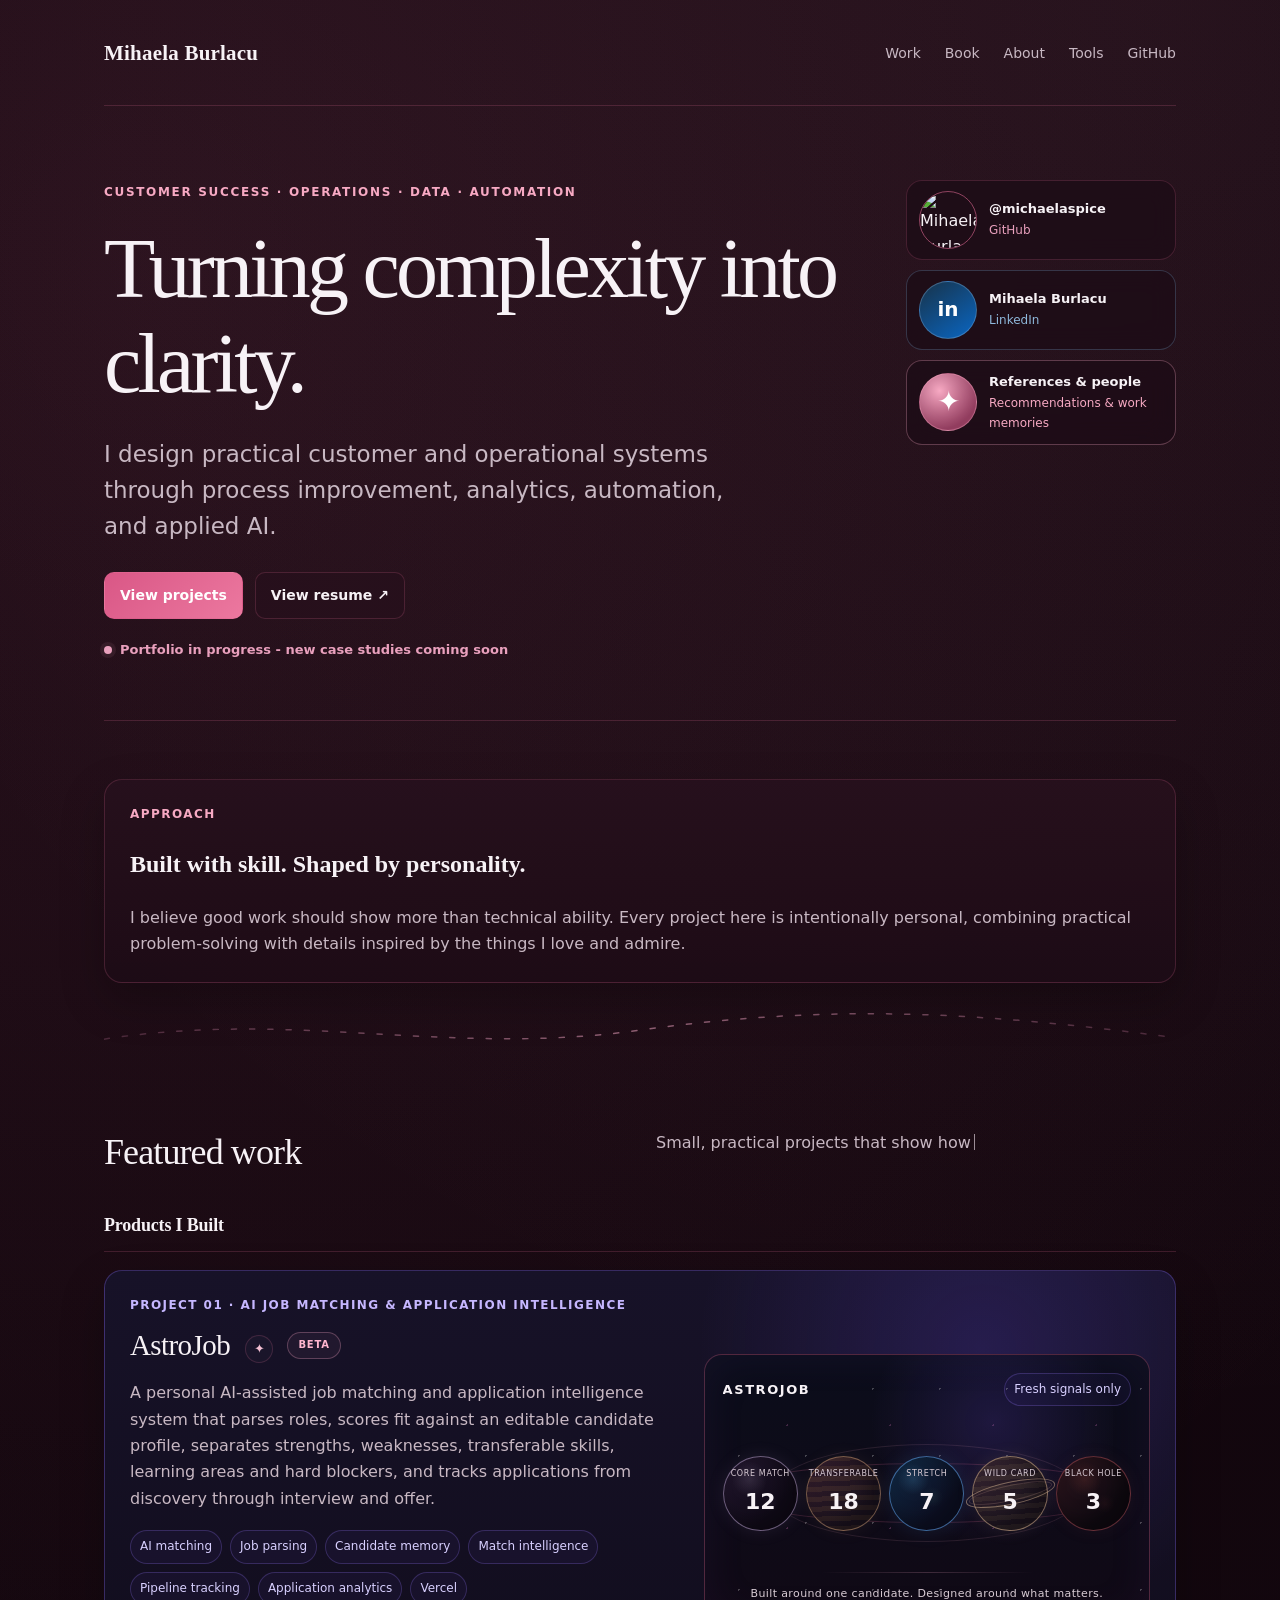
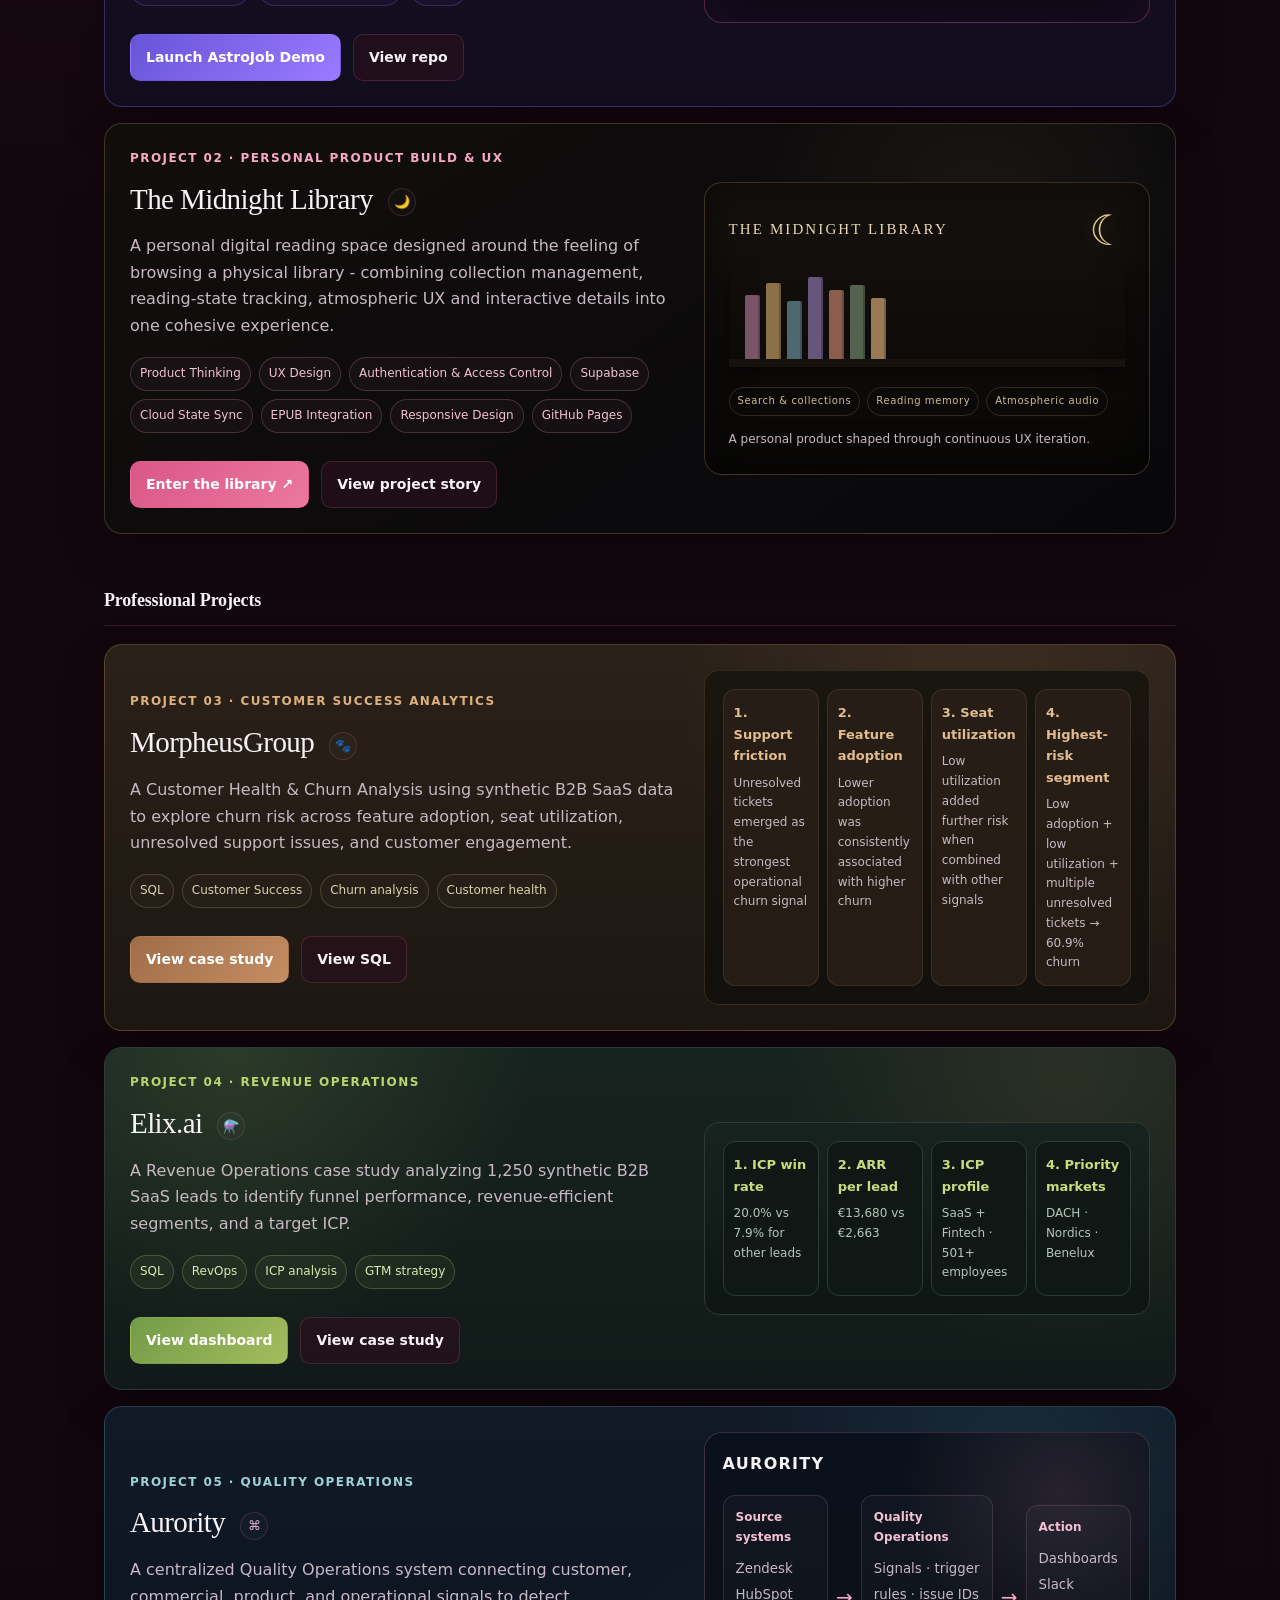
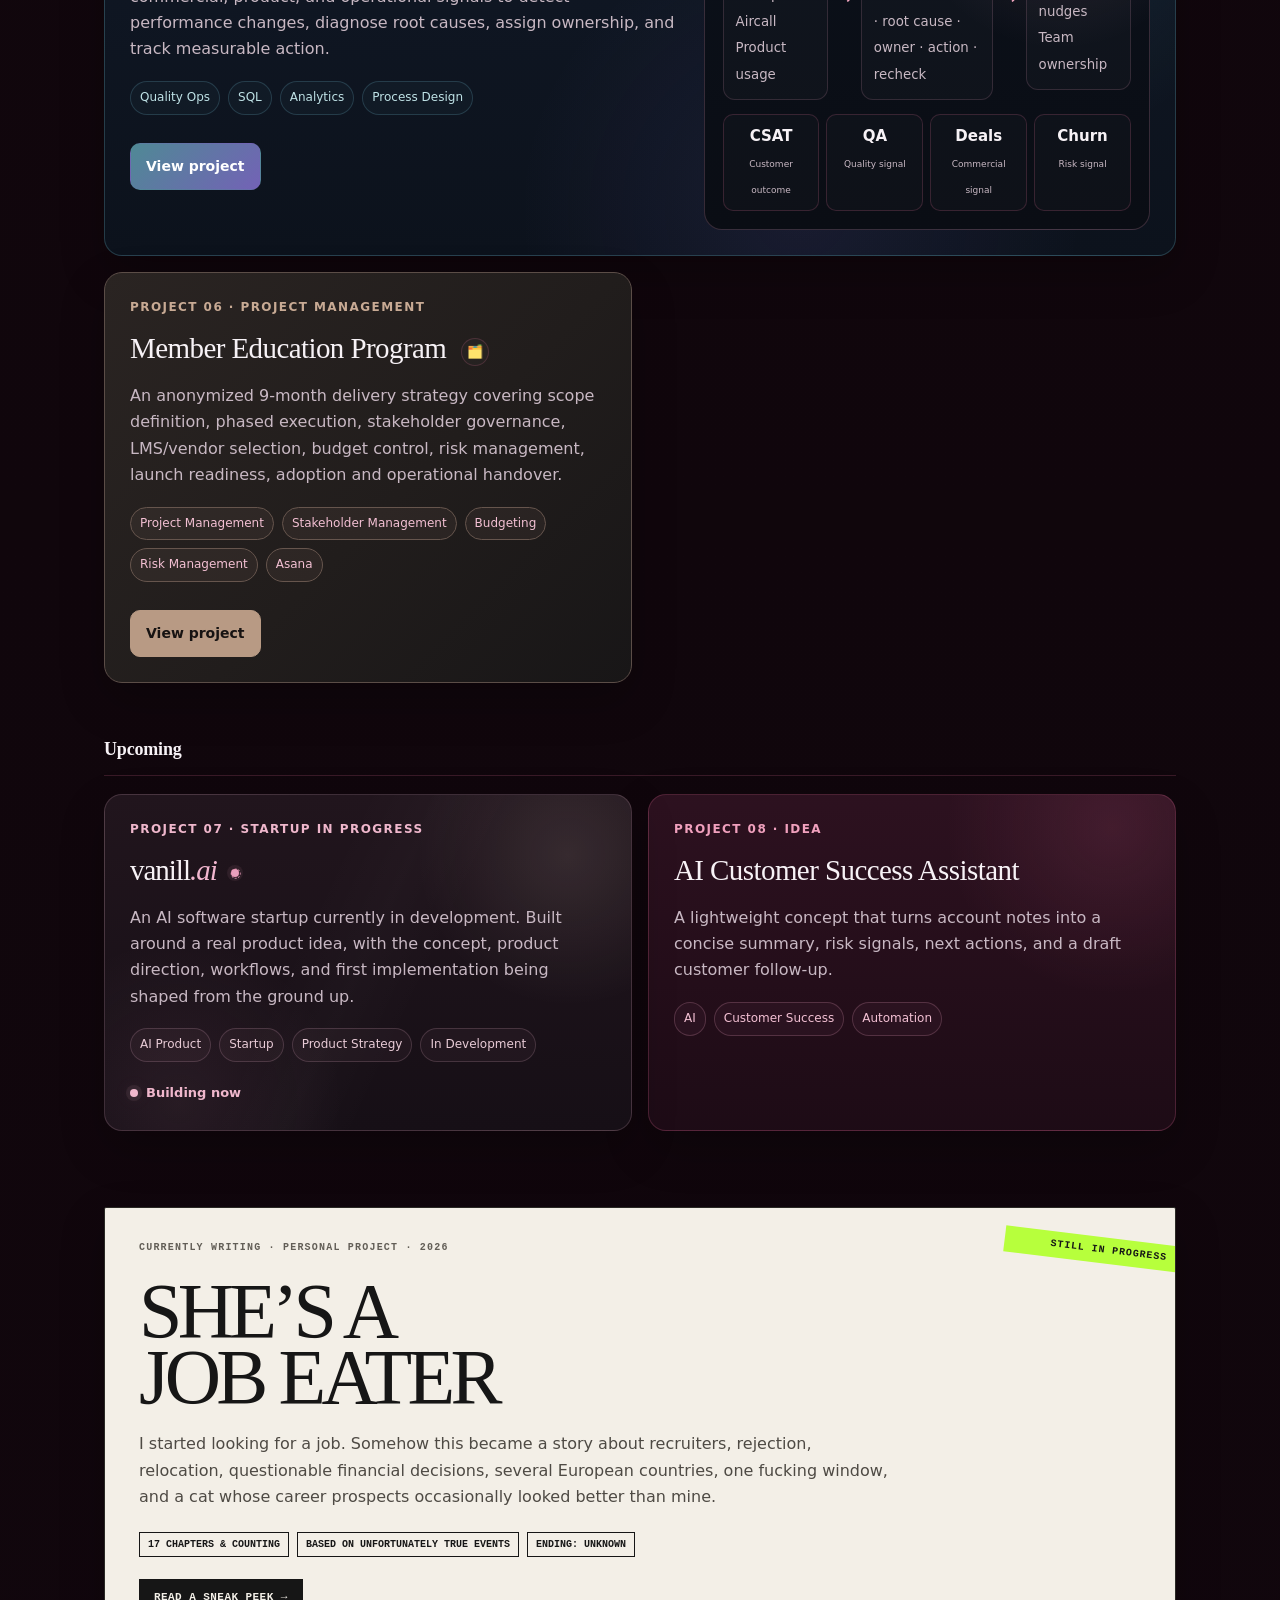
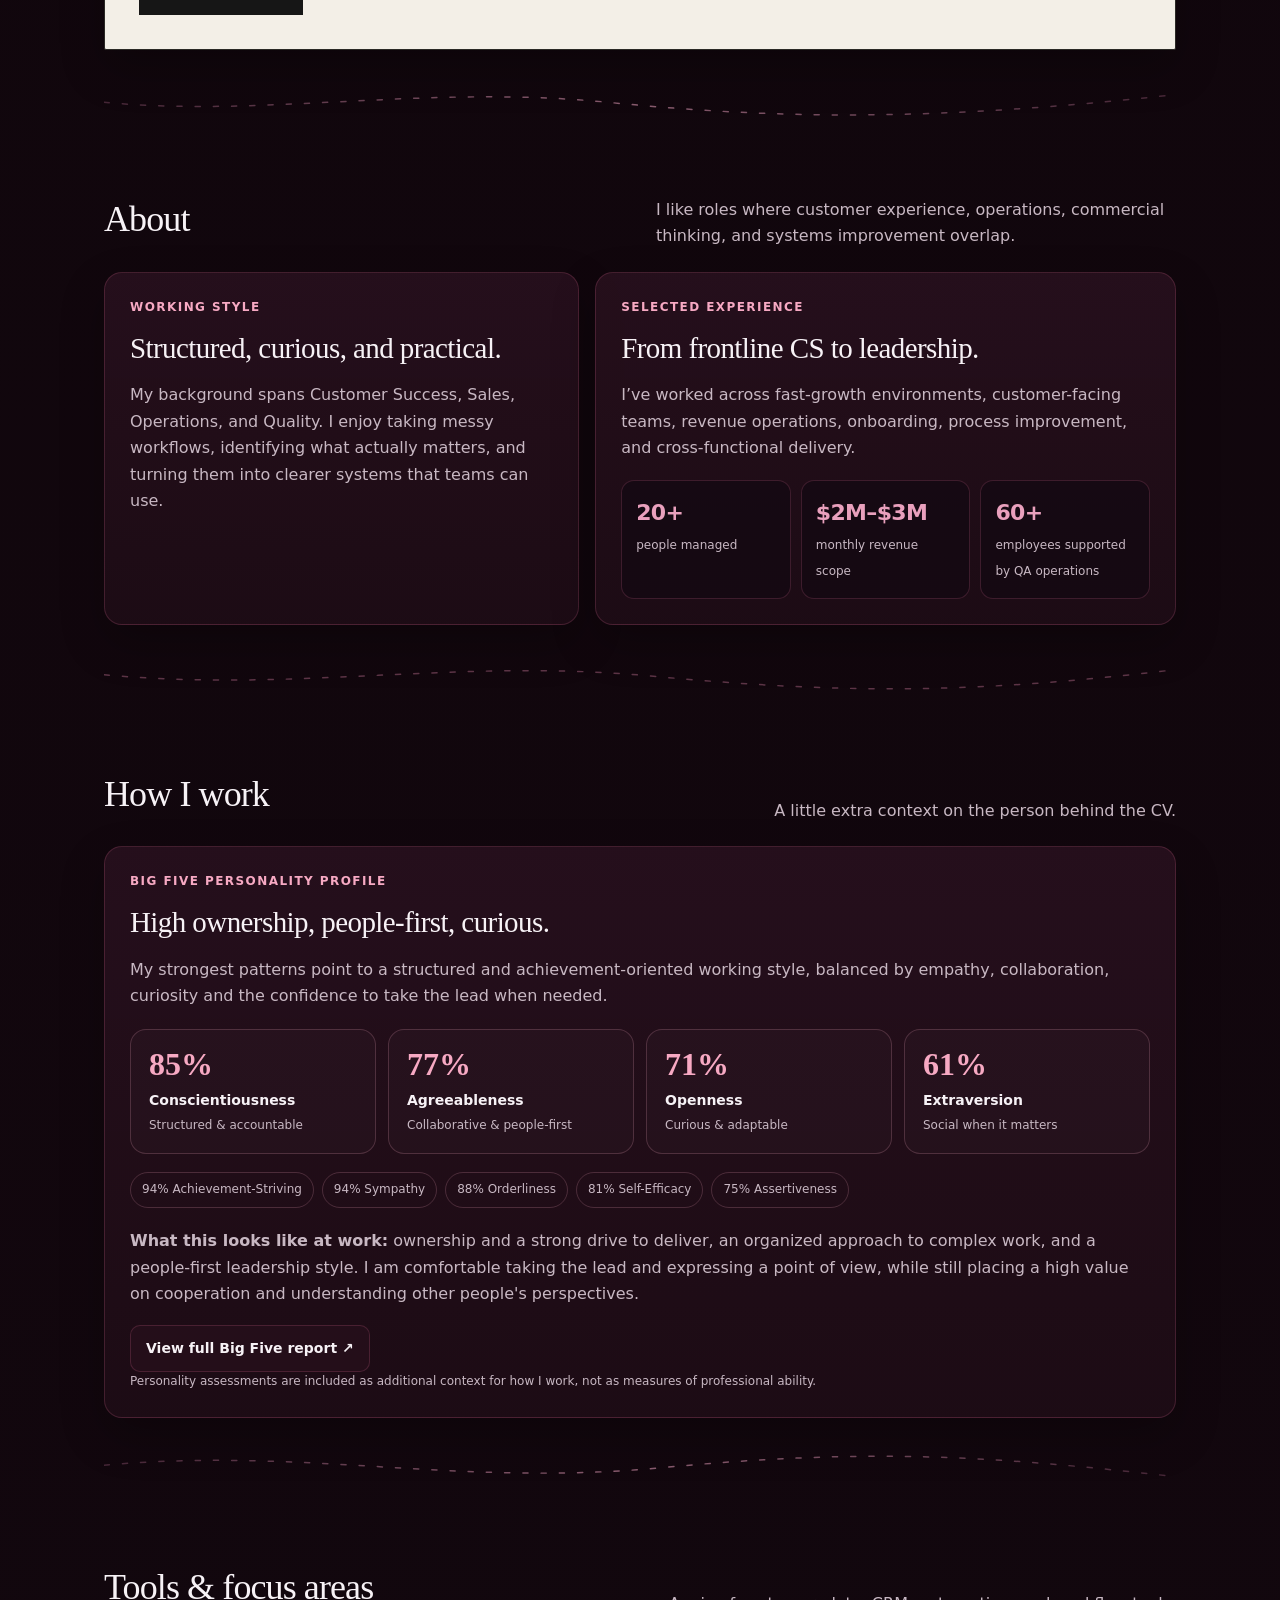
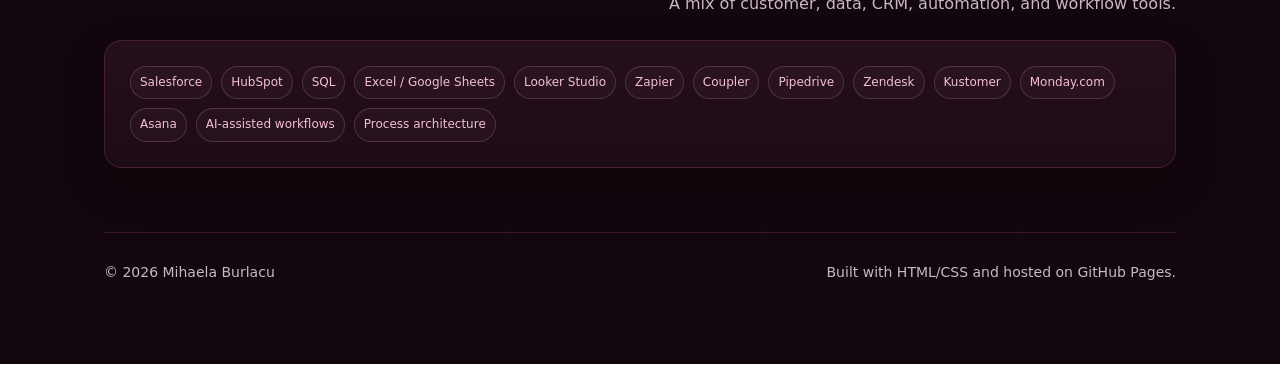
==== commit 38745958: "Add book link to portfolio navigation" ====
--- a/index.html
+++ b/index.html
@@ -400,6 +400,7 @@
       <div class="brand">Mihaela Burlacu</div>
       <div class="navlinks">
         <a href="#work">Work</a>
+        <a href="projects/shes-a-job-eater/">Book</a>
         <a href="#about">About</a>
         <a href="#tools">Tools</a>
         <a href="https://github.com/michaelaspice" target="_blank" rel="noreferrer">GitHub</a>
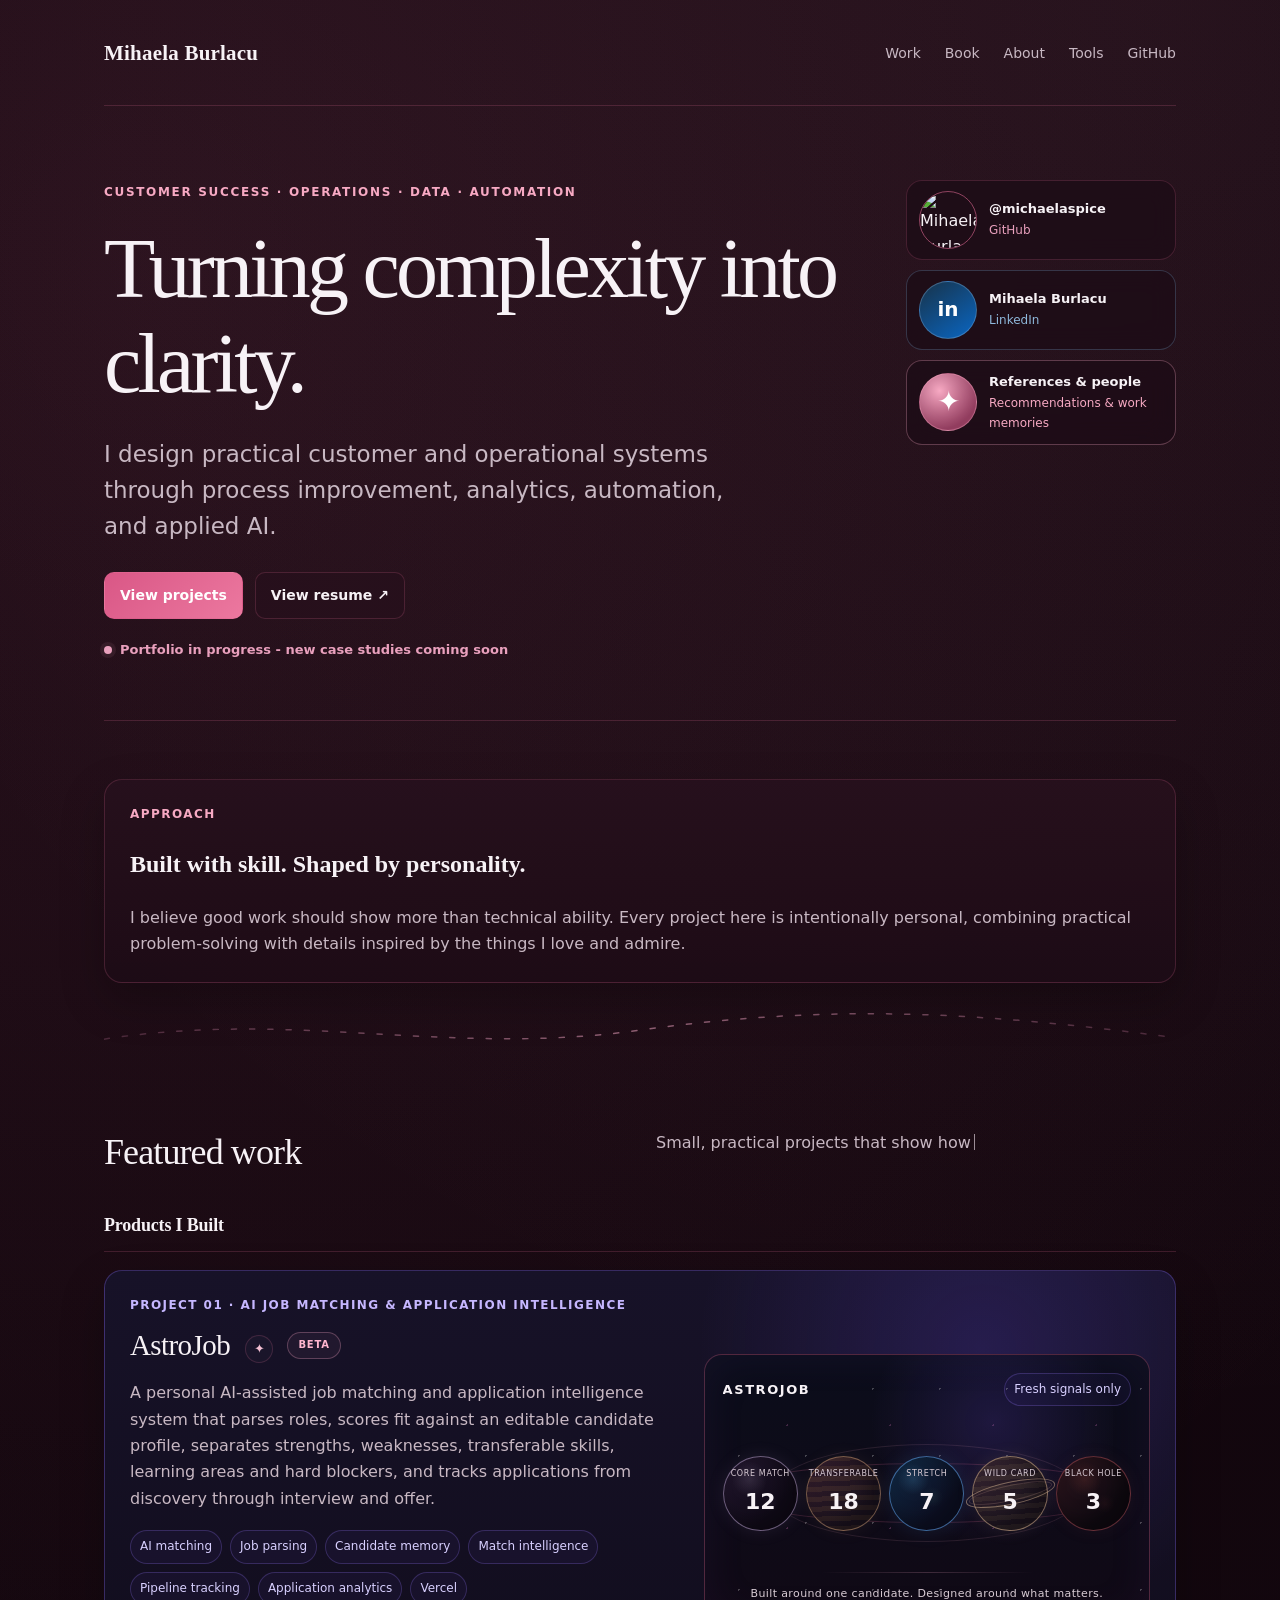
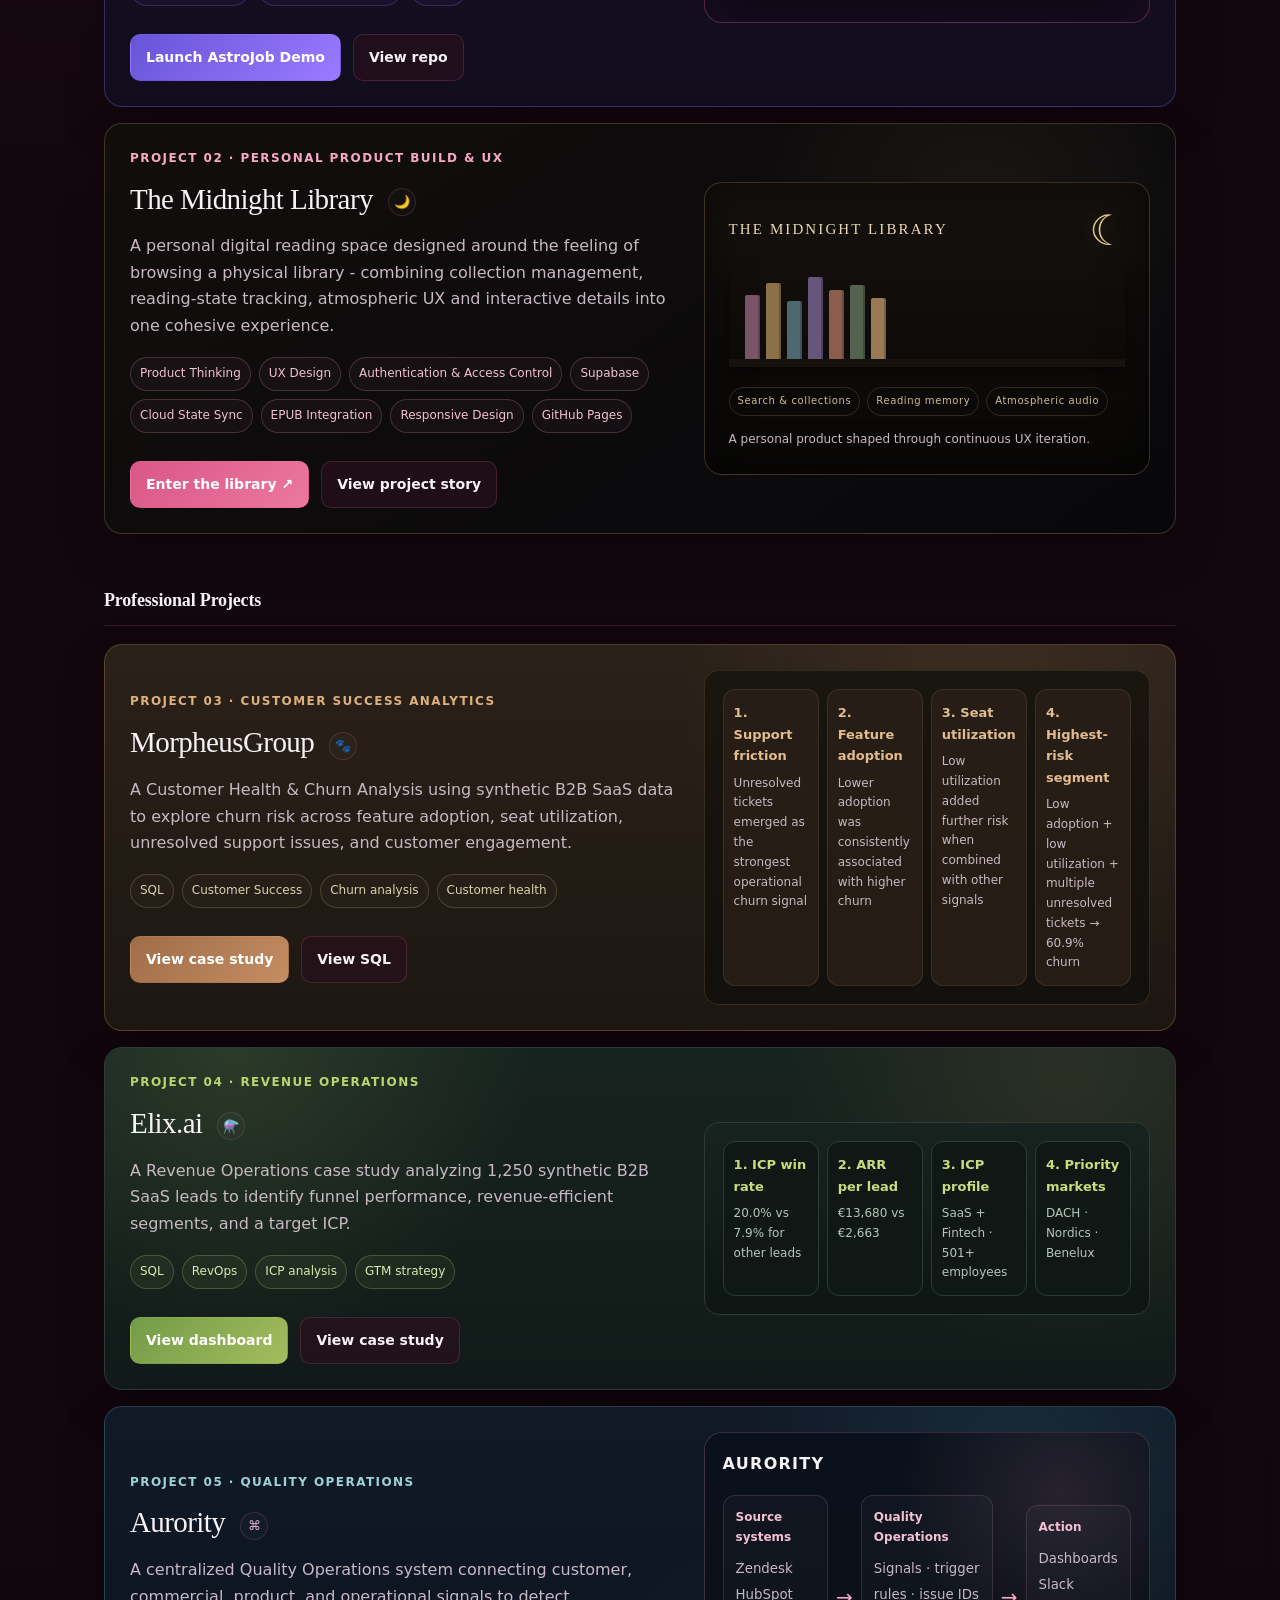
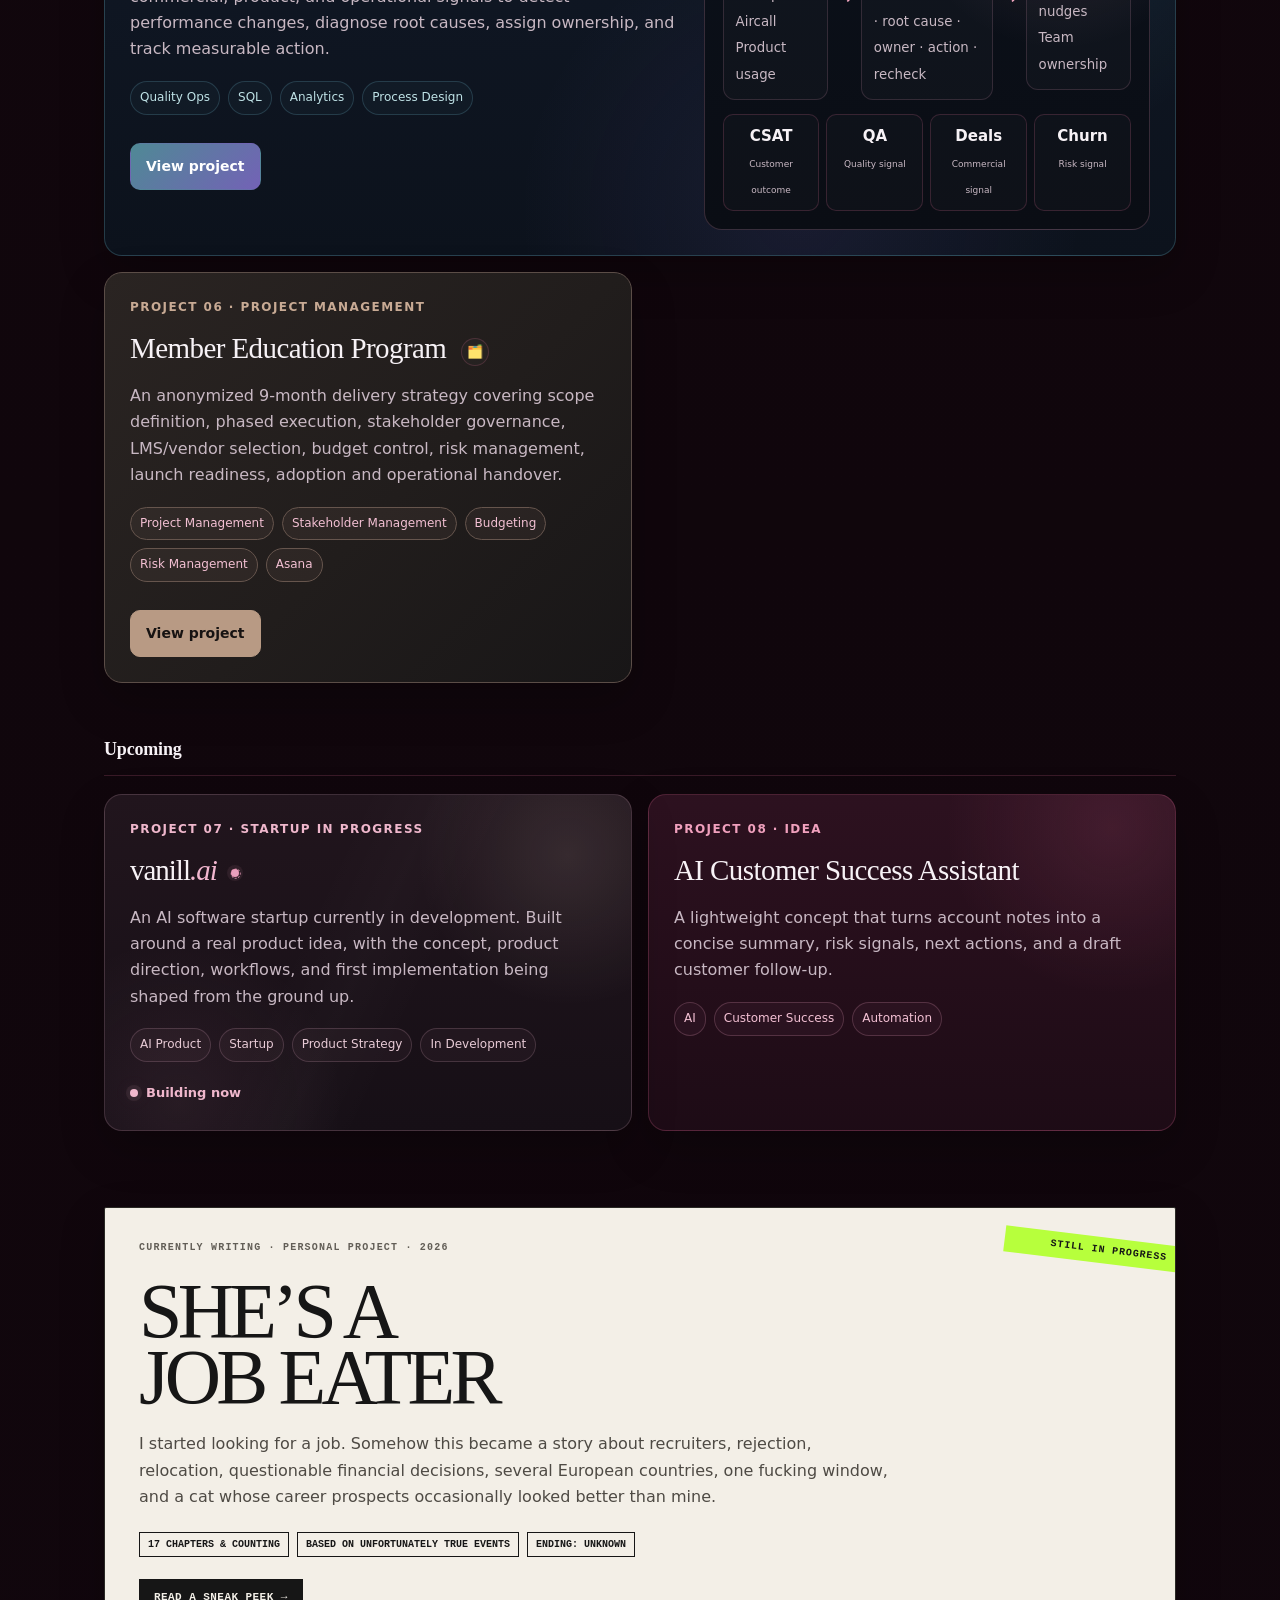
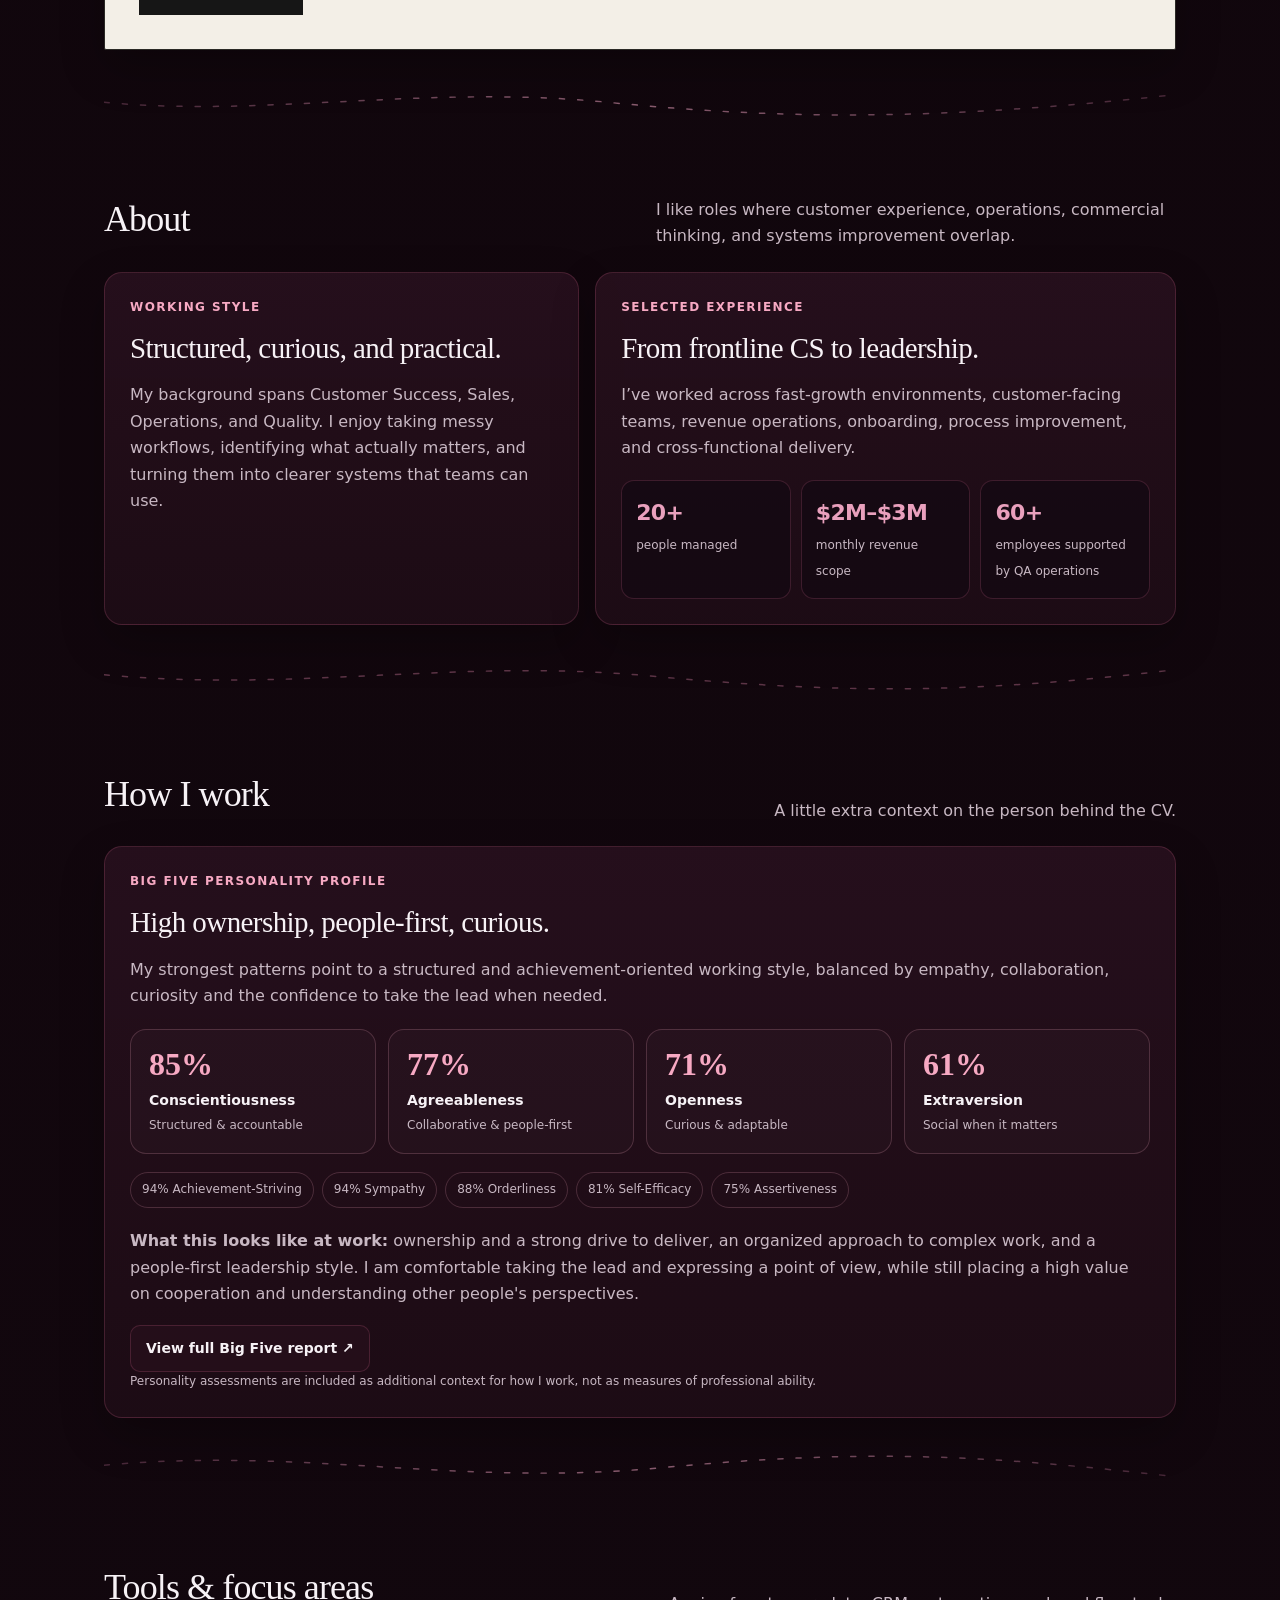
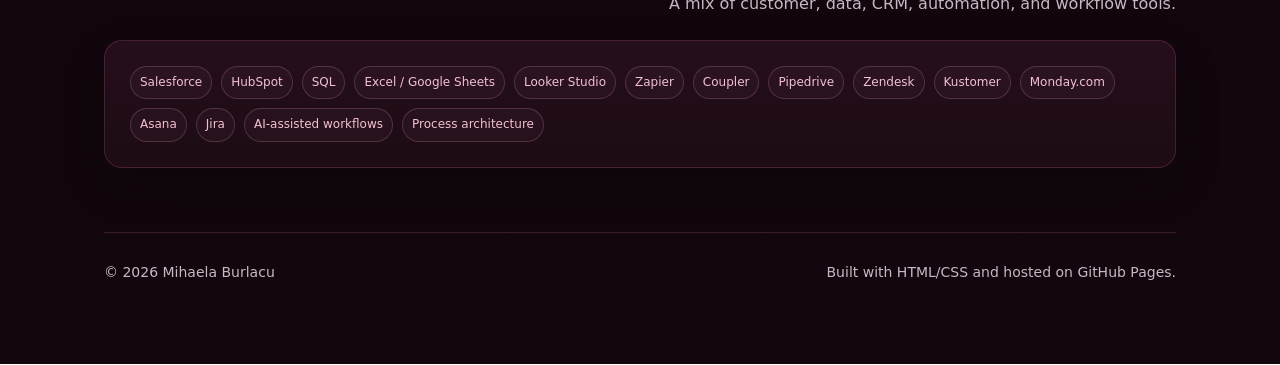
==== commit 45c1b17a: "Add Jira to tools and focus areas" ====
--- a/index.html
+++ b/index.html
@@ -803,6 +803,7 @@
           <span class="tag">Kustomer</span>
           <span class="tag">Monday.com</span>
           <span class="tag">Asana</span>
+          <span class="tag">Jira</span>
           <span class="tag">AI-assisted workflows</span>
           <span class="tag">Process architecture</span>
         </div>
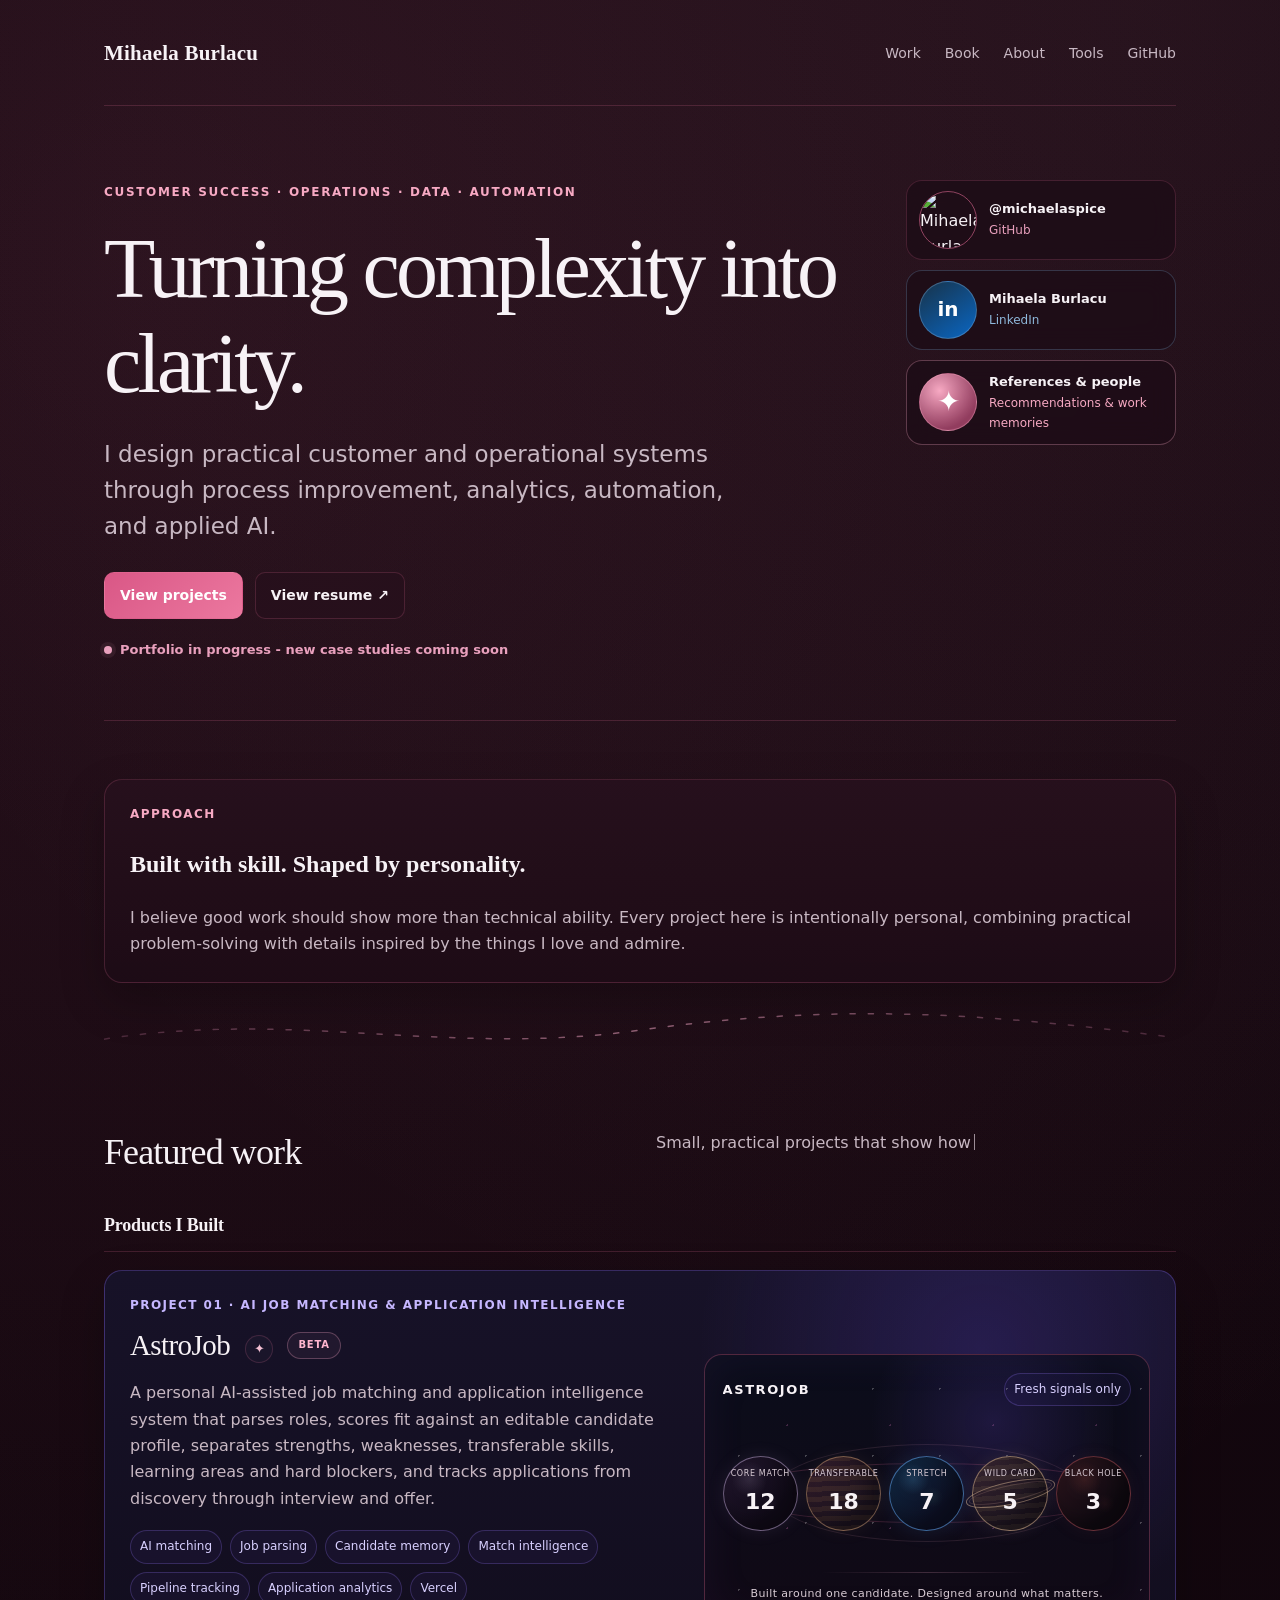
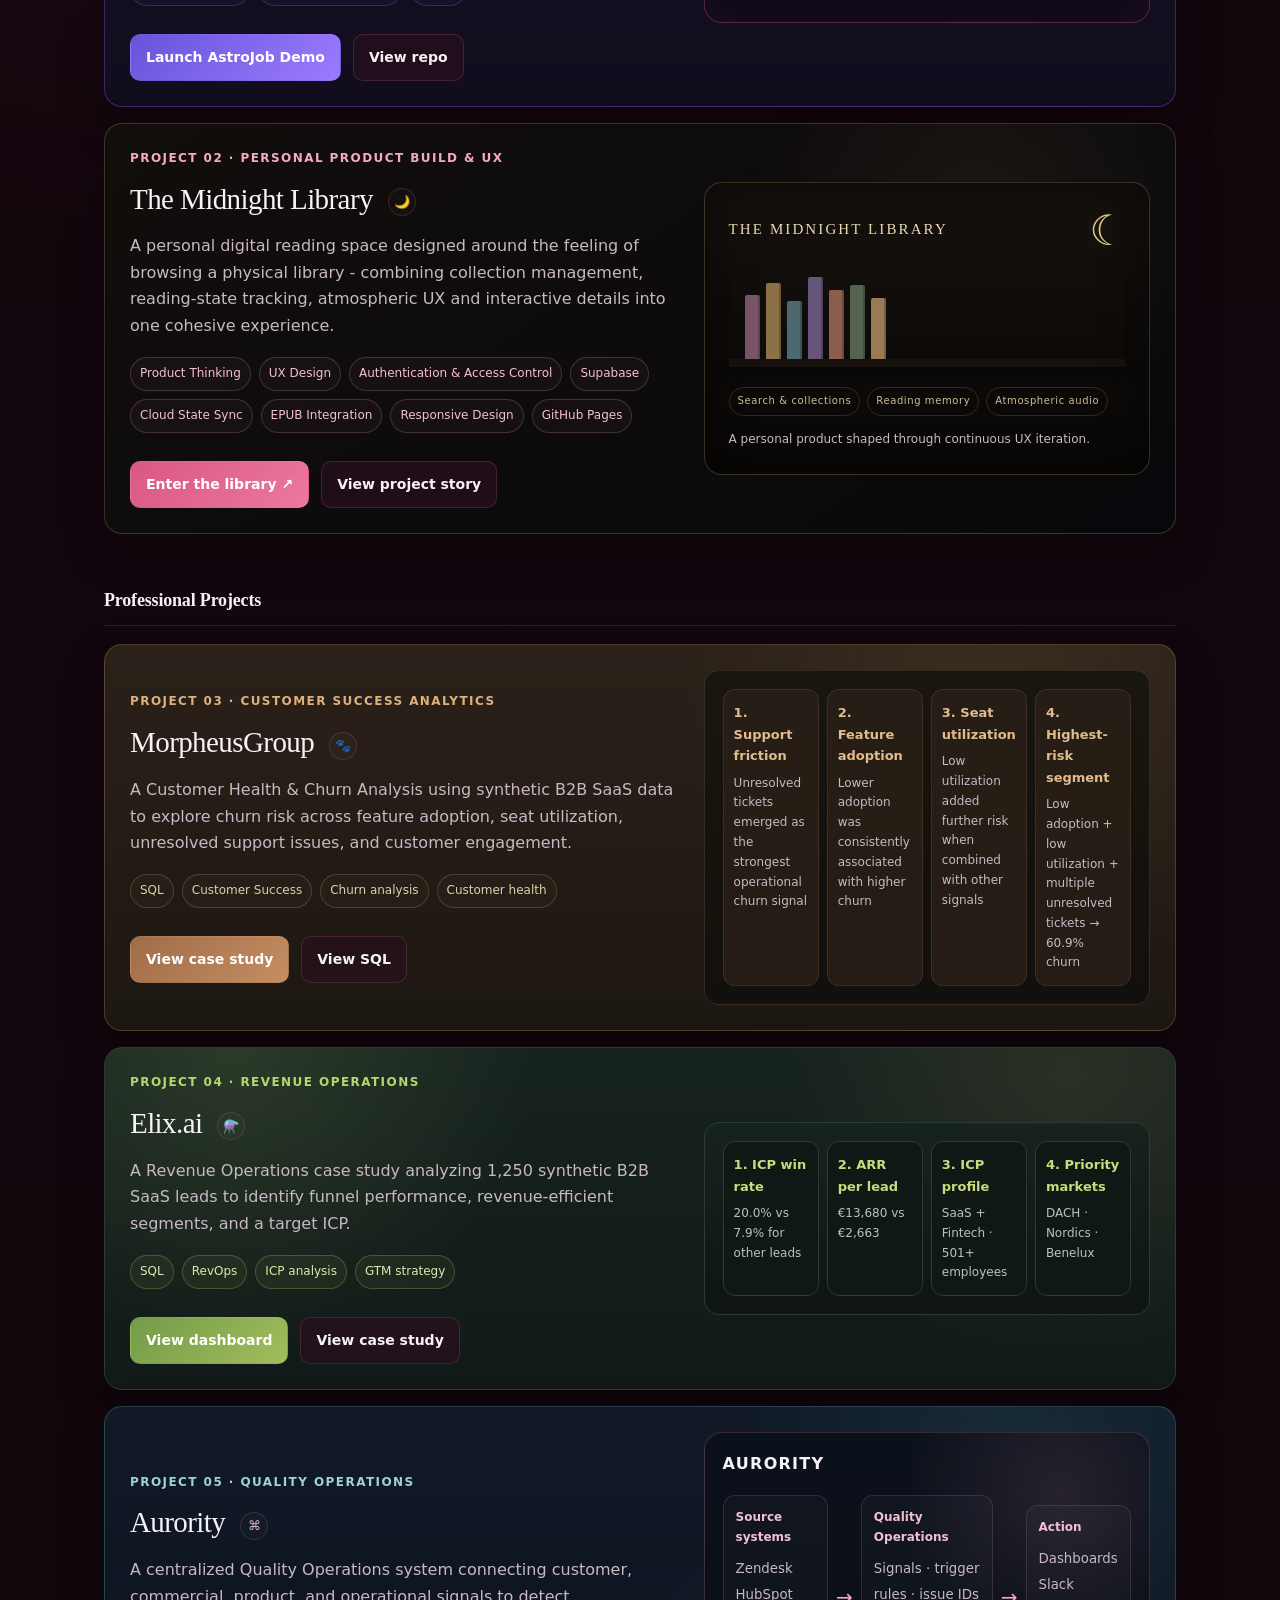
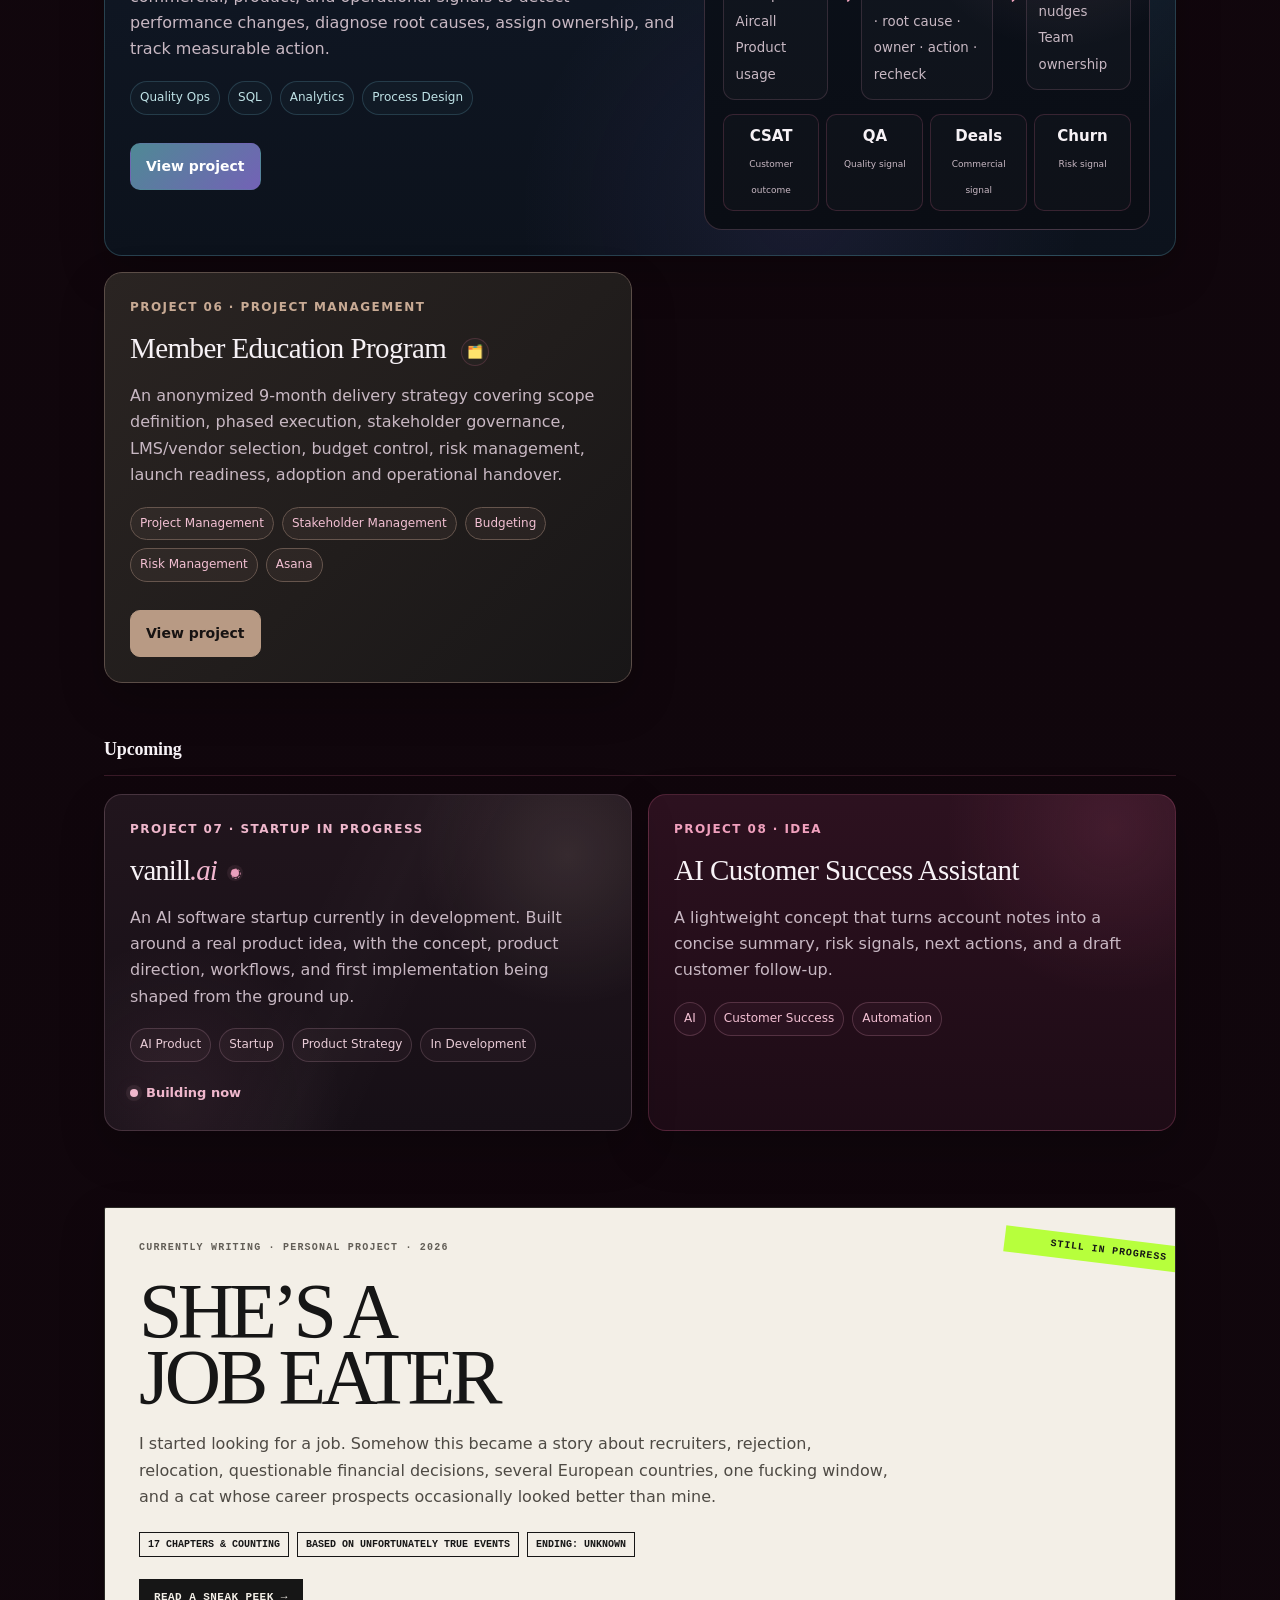
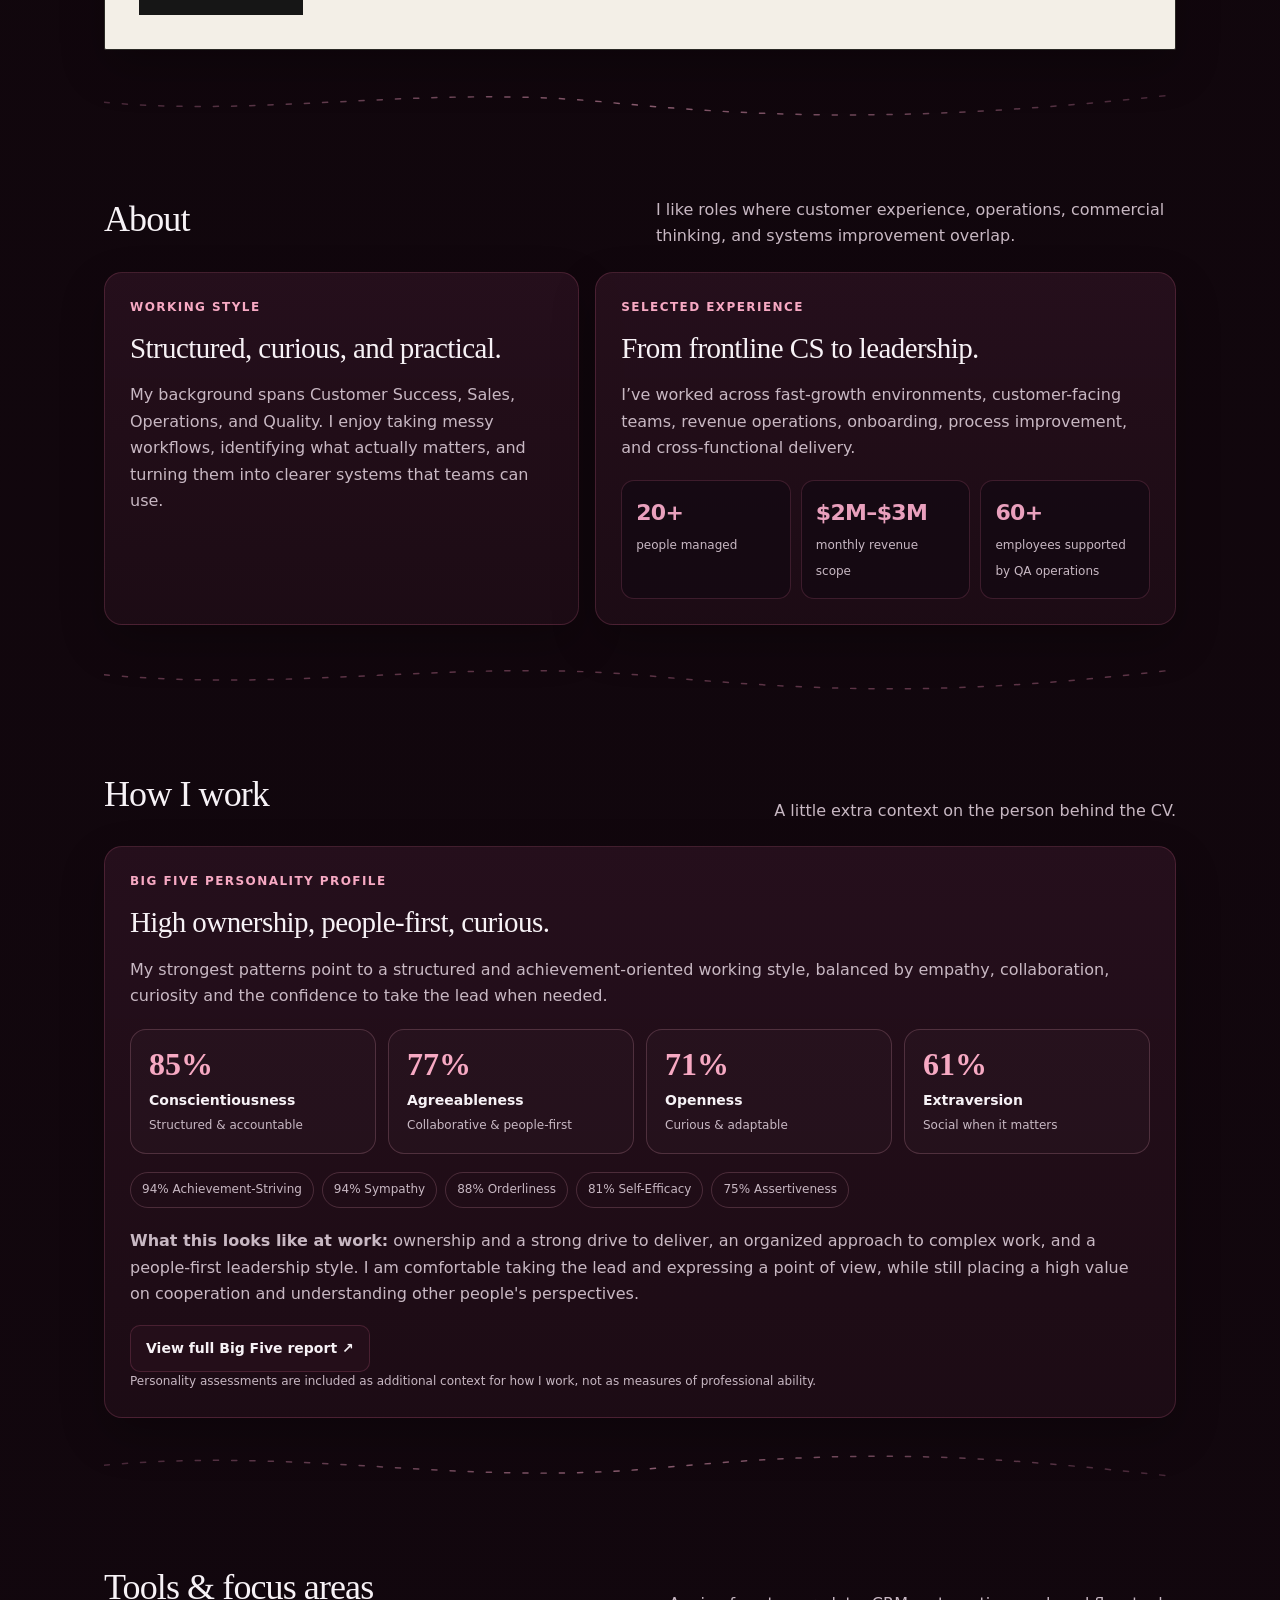
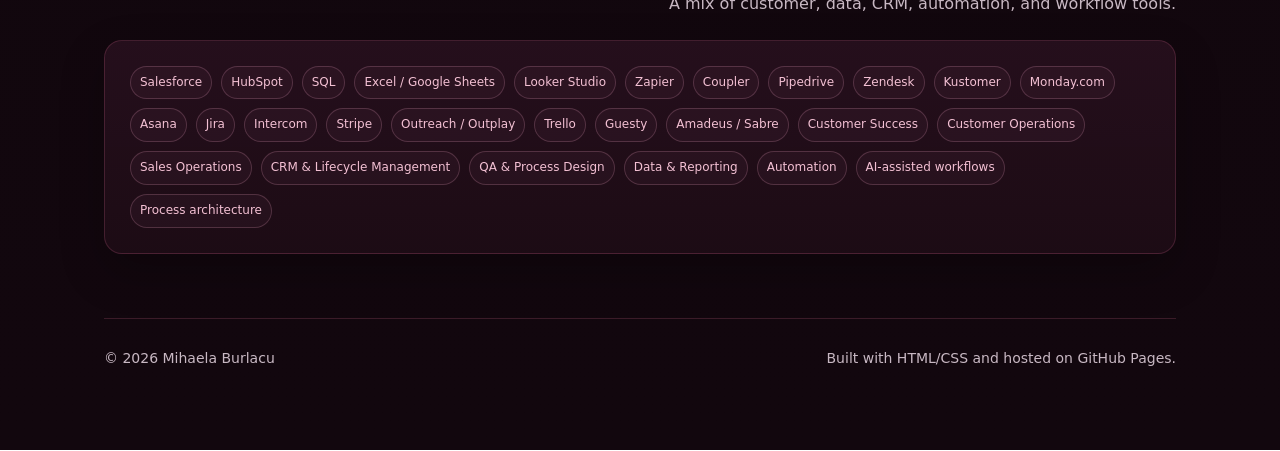
==== commit ad96ced8: "Expand tools and focus areas" ====
--- a/index.html
+++ b/index.html
@@ -804,6 +804,19 @@
           <span class="tag">Monday.com</span>
           <span class="tag">Asana</span>
           <span class="tag">Jira</span>
+          <span class="tag">Intercom</span>
+          <span class="tag">Stripe</span>
+          <span class="tag">Outreach / Outplay</span>
+          <span class="tag">Trello</span>
+          <span class="tag">Guesty</span>
+          <span class="tag">Amadeus / Sabre</span>
+          <span class="tag">Customer Success</span>
+          <span class="tag">Customer Operations</span>
+          <span class="tag">Sales Operations</span>
+          <span class="tag">CRM &amp; Lifecycle Management</span>
+          <span class="tag">QA &amp; Process Design</span>
+          <span class="tag">Data &amp; Reporting</span>
+          <span class="tag">Automation</span>
           <span class="tag">AI-assisted workflows</span>
           <span class="tag">Process architecture</span>
         </div>
